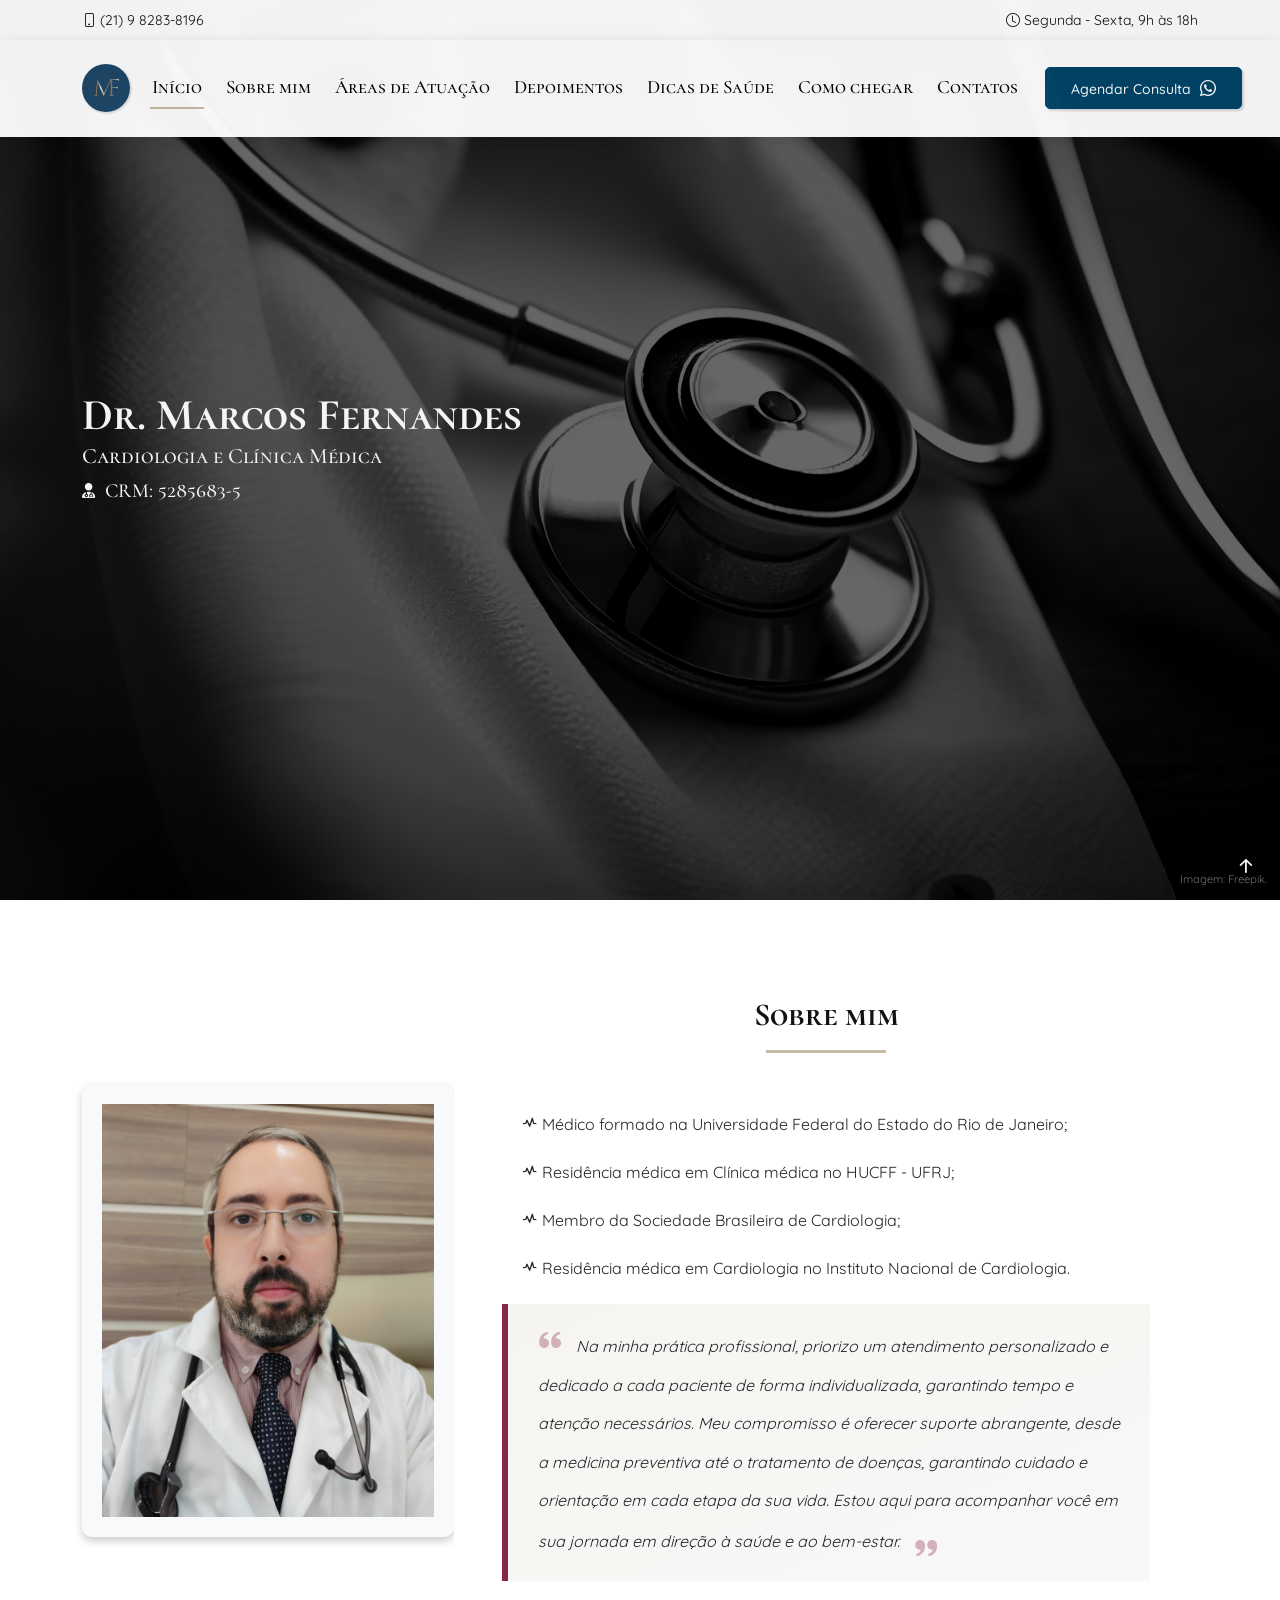
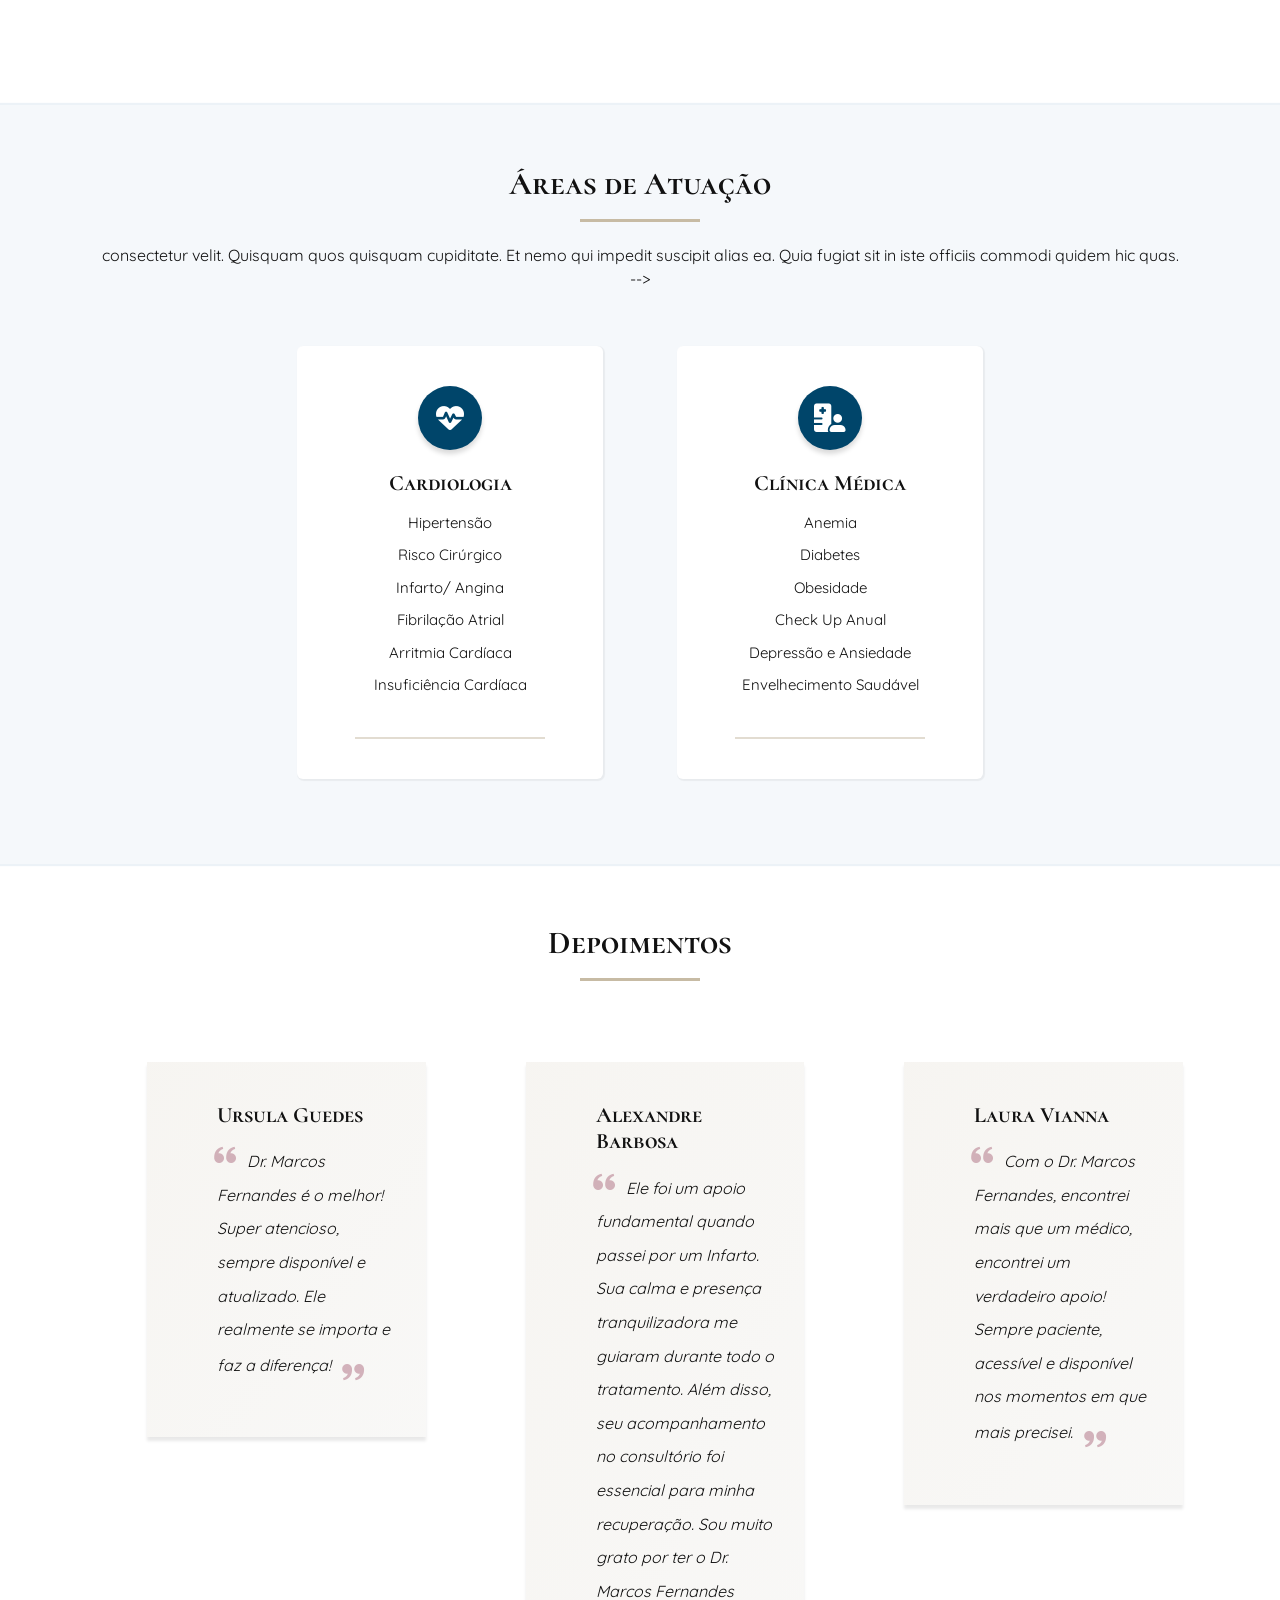
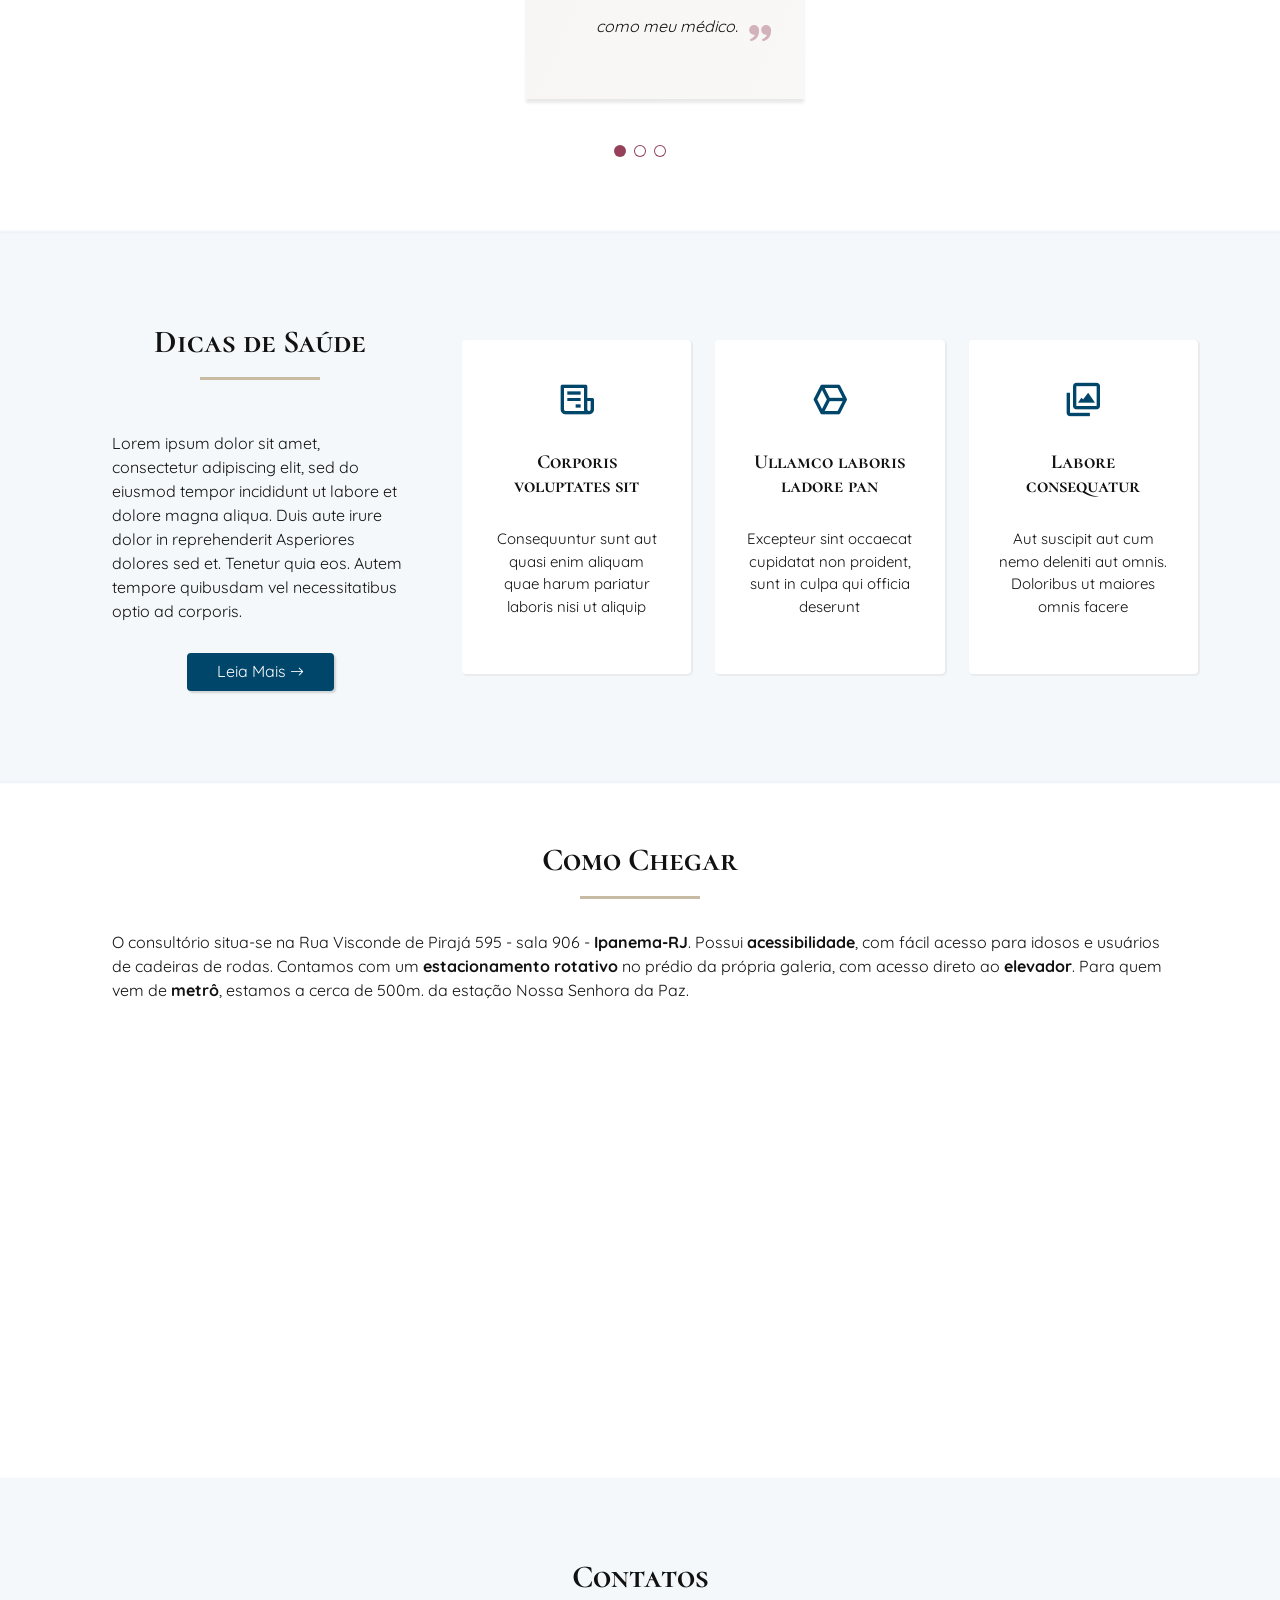
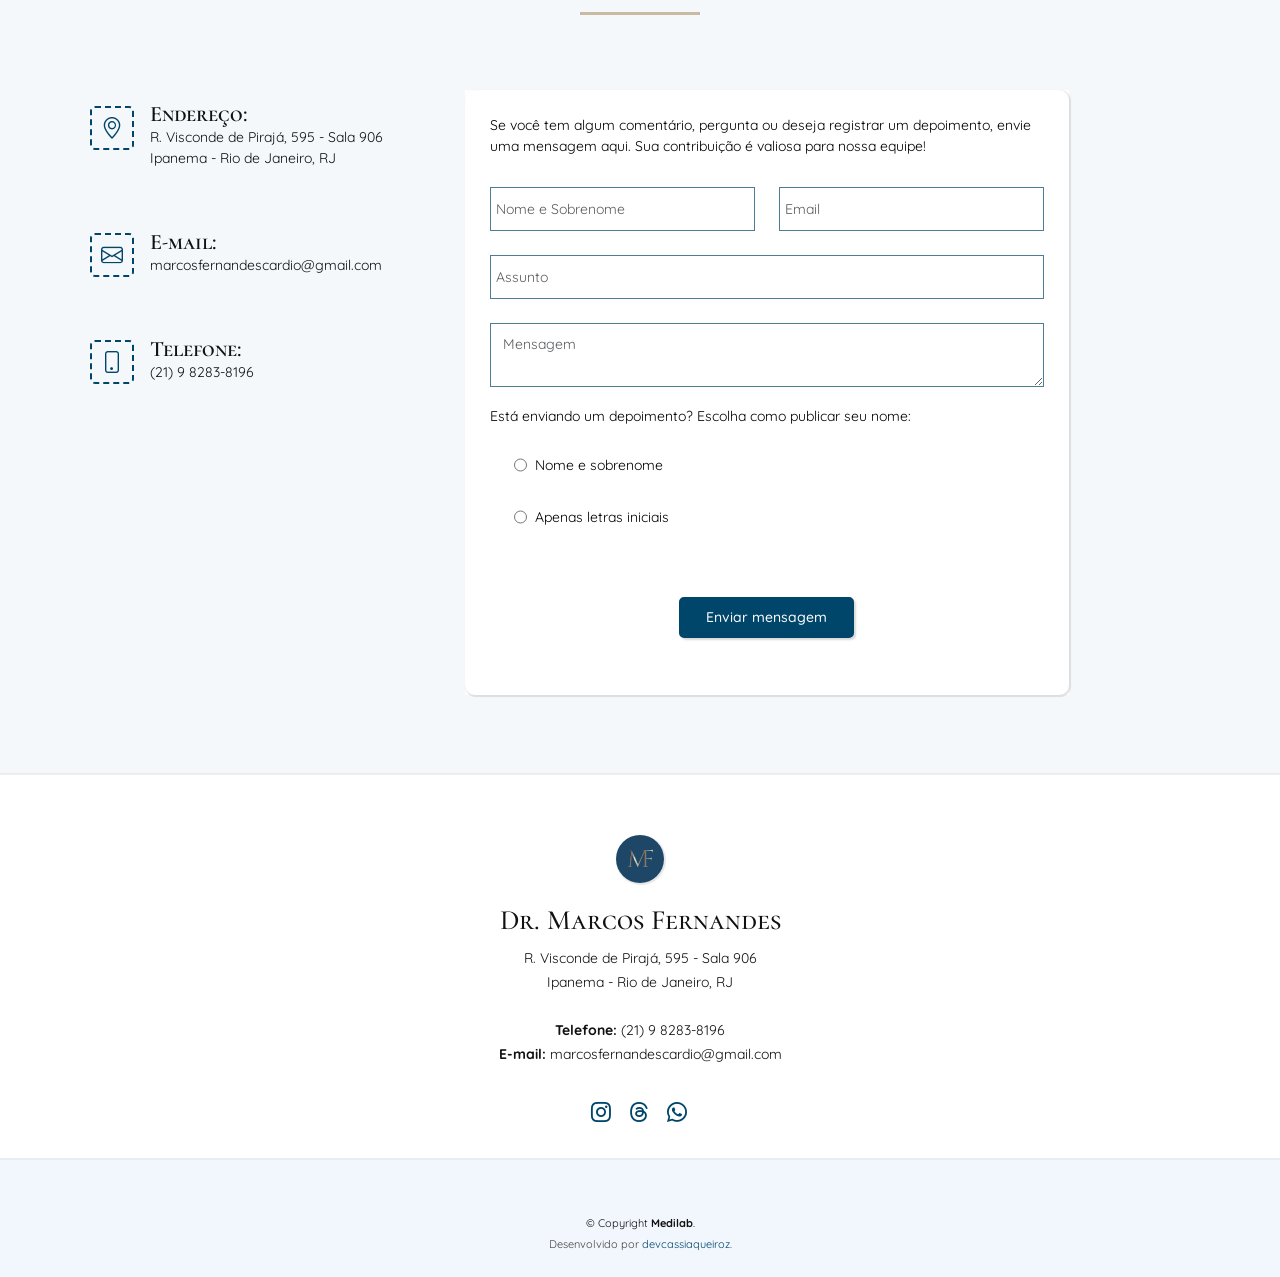
==== index.html @ f2d861b3 "Adicionando o blog" ====
<!DOCTYPE html>
<html lang="pt-br">

<head>
  <meta charset="utf-8">
  <meta content="width=device-width, initial-scale=1.0" name="viewport">

  <title>Dr. Marcos Fernandes</title>
  <meta content="" name="description">
  <meta content="" name="keywords">

  <!-- Favicons -->
  <link href="assets/img/favicon.png" rel="icon">

  <!-- Google Fonts -->
  <link href="https://fonts.googleapis.com/css2?family=Cormorant+SC:wght@300;400;500;600;700&display=swap"
    rel="stylesheet">

  <link href="https://fonts.googleapis.com/css2?family=Quicksand:wght@300..700&display=swap" rel="stylesheet">





  <!-- Vendor CSS Files -->
  <link href="assets/vendor/fontawesome-free/css/all.min.css" rel="stylesheet">
  <link href="assets/vendor/animate.css/animate.min.css" rel="stylesheet">
  <link href="assets/vendor/bootstrap/css/bootstrap.min.css" rel="stylesheet">
  <link href="assets/vendor/bootstrap-icons/bootstrap-icons.css" rel="stylesheet">
  <link href="assets/vendor/boxicons/css/boxicons.min.css" rel="stylesheet">
  <link href="assets/vendor/glightbox/css/glightbox.min.css" rel="stylesheet">
  <link href="assets/vendor/remixicon/remixicon.css" rel="stylesheet">
  <link href="assets/vendor/swiper/swiper-bundle.min.css" rel="stylesheet">
  <link href="assets/vendor/aos/aos.css" rel="stylesheet">


  <!-- Template Main CSS File -->
  <link href="assets/css/style.css" rel="stylesheet">

</head>

<body>

  <!-- ======= Top Bar ======= -->
  <div id="topbar" class="d-flex align-items-center fixed-top">
    <div class="container d-flex justify-content-between">
      <div class="contact-info d-flex align-items-center">
        <i class="bi bi-phone"></i> (21) 9 8283-8196

      </div>
      <div class="contact-info d-none d-lg-flex social-links align-items-center">
        <i class="bi bi-clock"></i> Segunda - Sexta, 9h às 18h

      </div>
    </div>
  </div>

  <!-- ======= Header ======= -->
  <header id="header" class="fixed-top">
    <div class="container d-flex align-items-center" data-aos="fade">

      <a href="index.html" class="logo me-auto img-fluid"><img src="assets/img/logoazul.jpg" alt=""></a>

      <nav id="navbar" class="navbar order-last order-lg-0">
        <ul>
          <li><a class="nav-link scrollto active" href="#hero">Início</a></li>
          <li><a class="nav-link scrollto" href="#about">Sobre mim</a></li>
          <li><a class="nav-link scrollto" href="#services">Áreas de Atuação</a></li>
          <li><a class="nav-link scrollto" href="#testimonials">Depoimentos</a></li>
          <li><a class="nav-link scrollto" href="#tips">Dicas de Saúde</a></li>
          <li><a class="nav-link scrollto" href="#address">Como chegar</a></li>
          <li><a class="nav-link scrollto" href="#contact">Contatos</a></li>
        </ul>
        <i class="bi bi-list mobile-nav-toggle"></i>
      </nav><!-- .navbar -->

      <a href="https://api.whatsapp.com/send?phone=5521982838196" class="appointment-btn scrollto">
        <span class="d-none d-lg-inline-flex">Agendar</span> Consulta
        <i class="bi bi-whatsapp d-lg-inline d-xl-inline" style="margin-left: 5px; font-size: medium;"></i></a>

    </div>
  </header><!-- End Header -->

  <!-- ======= Hero Section ======= -->
  <section id="hero" class="d-flex align-items-center ">
    <div class="container ">
      <h1>Dr. Marcos Fernandes</h1>
      <h2>Cardiologia e Clínica Médica</h2>
      <h2 class="crm"><i class="fas fa-user-md  fa-xs icon-spacing"></i>CRM: 5285683-5
      </h2>
    </div>

  </section>
  <!-- End Hero -->
  <div class="hero-image-credit">
    Imagem: <a href="https://www.freepik.com/">Freepik</a>.
  </div>


  <main id="main">




    <!-- ======= About Section ======= -->
    <section id="about" class="about">
      <div class="container" data-aos="fade show">

        <div class="row g-0">
          <div
            class="col-xl-4 col-lg-4 d-flex flex-column justify-content-center align-items-stretch position-relative">
            <img class="diagonal-border" src="./assets/img/about.jpg" data-aos="fade-right" alt="">
          </div>

          <div class="col-l-8 col-lg-8" data-aos="fade-left">
            <div class="card bg-white py-5 px-lg-5 custom-card">
              <div class="icon-boxes d-flex flex-column align-items-stretch justify-content-center position-relative">
                <div class="section-title">
                  <h2>Sobre mim</h2>
                </div>

                <div class="mt-2">
                  <p class="description"><i class='bx bx-pulse'></i> Médico formado na Universidade Federal do Estado do
                    Rio de Janeiro;</p>
                </div>

                <div class="mt-4">
                  <p class="description"><i class="bx bx-pulse"></i> Residência médica em Clínica médica no HUCFF -
                    UFRJ;
                  </p>
                </div>
                <div class="mt-4">
                  <p class="description"><i class="bx bx-pulse"></i> Membro da Sociedade Brasileira de Cardiologia;</p>
                </div>
                <div class="mt-4">
                  <p class="description"><i class="bx bx-pulse"></i> Residência médica em Cardiologia no Instituto
                    Nacional de Cardiologia.</p>
                </div>
                <div class="mt-4">
                  <blockquote class="blockquote-custom">
                    <i class="bx bxs-quote-alt-left quote-icon-left"></i>
                    Na minha prática profissional, priorizo um atendimento personalizado e dedicado a cada paciente
                      de
                      forma individualizada, garantindo tempo e atenção necessários. Meu compromisso é oferecer suporte
                      abrangente, desde a medicina preventiva até o tratamento de doenças, garantindo cuidado e
                      orientação
                      em cada etapa da sua vida. Estou aqui para acompanhar você em sua jornada em direção à saúde e ao
                      bem-estar.
                    <i class="bx bxs-quote-alt-right quote-icon-right"></i>
                  </blockquote>

                </div>

              </div>
            </div>
          </div>
        </div>

      </div>
    </section><!-- End About Section -->




    <!-- ======= Services Section ======= -->
    <section id="services" class="services">
      <div class="container" data-aos="fade-up">

        <div class="section-title">
          <h2>Áreas de Atuação</h2>
            consectetur velit. Quisquam quos quisquam cupiditate. Et nemo qui impedit suscipit alias ea. Quia fugiat sit
            in iste officiis commodi quidem hic quas.</p>-->
        </div>

        <div class="row justify-content-center">
          <div class="col-md-4 align-items-center">
            <div class="icon-box rounded-2">
              <div class="icon"><i class="fas fa-heartbeat"></i></div>
              <h4>Cardiologia</h4>
              <ul class="list-unstyled">
                <li>Hipertensão</li>
                <li>Risco Cirúrgico</li>
                <li>Infarto/ Angina</li>
                <li>Fibrilação Atrial</li>
                <li>Arritmia Cardíaca</li>
                <li>Insuficiência Cardíaca</li>
              </ul>
            </div>
          </div>

          <div class="col-md-4 align-items-center">
            <div class="icon-box rounded-2">
              <div class="icon"><i class="fas fa-hospital-user"></i></div>
              <h4>Clínica Médica</h4>
              <ul class="list-unstyled">
                <li>Anemia</li>
                <li>Diabetes</li>
                <li>Obesidade</li>
                <li>Check Up Anual</li>
                <li>Depressão e Ansiedade</li>
                <li>Envelhecimento Saudável</li>
              </ul>
            </div>
          </div>


    </section><!-- End Services Section -->

    <!-- ======= Testimonials Section ======= -->

    <section id="testimonials" class="testimonials">
      <div class="container" data-aos="fade-up">
        <div class="section-title">
          <h2>Depoimentos</h2>
        </div>

        <div class="testimonials-slider swiper" data-aos="fade-up" data-aos-delay="100">
          <div class="swiper-wrapper">

            <div class="swiper-slide">
              <div class="testimonial-wrap">
                <div class="testimonial-item">
                  <h3>Ursula Guedes</h3>
                  <p>
                    <i class="bx bxs-quote-alt-left quote-icon-left"></i>
                    Dr. Marcos Fernandes é o melhor! Super atencioso, sempre disponível e atualizado. Ele realmente se
                    importa e faz a diferença!
                    <i class="bx bxs-quote-alt-right quote-icon-right"></i>
                  </p>
                </div>
              </div>
            </div><!-- End testimonial item -->
            <div class="swiper-slide">
              <div class="testimonial-wrap">
                <div class="testimonial-item">
                  <h3>Alexandre Barbosa</h3>
                  <p>
                    <i class="bx bxs-quote-alt-left quote-icon-left"></i>
                    Ele foi um apoio fundamental quando passei por um Infarto. Sua calma e presença tranquilizadora me
                    guiaram durante todo o tratamento. Além disso, seu acompanhamento no consultório foi essencial para
                    minha recuperação. Sou muito grato por ter o Dr. Marcos Fernandes como meu médico.
                    <i class="bx bxs-quote-alt-right quote-icon-right"></i>
                  </p>
                </div>
              </div>
            </div><!-- End testimonial item -->

            <div class="swiper-slide">
              <div class="testimonial-wrap">
                <div class="testimonial-item">
                  <h3>Laura Vianna</h3>
                  <p>
                    <i class="bx bxs-quote-alt-left quote-icon-left"></i>
                    Com o Dr. Marcos Fernandes, encontrei mais que um médico, encontrei um verdadeiro apoio! Sempre
                    paciente, acessível e disponível nos momentos em que mais precisei.
                    <i class="bx bxs-quote-alt-right quote-icon-right"></i>
                  </p>
                </div>
              </div>
            </div><!-- End testimonial item -->


          </div>
          <div class="swiper-pagination"></div>
        </div>

      </div>
    </section><!-- End Testimonials Section -->

    <!-- ======= Tips Section ======= -->

    <section id="tips" class="tips">
      <div class="container" data-aos="fade-up">

        <div class="row">
          <div class="col-lg-4 d-flex align-items-stretch">
            <div class="content">
              <div class="section-title">

                <h2>Dicas de Saúde</h2>
              </div>

              <p>
                Lorem ipsum dolor sit amet, consectetur adipiscing elit, sed do eiusmod tempor incididunt ut labore et
                dolore magna aliqua. Duis aute irure dolor in reprehenderit
                Asperiores dolores sed et. Tenetur quia eos. Autem tempore quibusdam vel necessitatibus optio ad
                corporis.
              </p>
              <div class="text-center">
                <a href="https://fstack-blog.vercel.app/" class="more-btn">Leia Mais <i class="bi bi-arrow-right"></i></a>
              </div>
            </div>
          </div>
          <div class="col-lg-8 d-flex align-items-stretch">
            <div class="icon-boxes d-flex flex-column justify-content-center">
              <div class="row">
                <div class="col-xl-4 d-flex align-items-stretch">
                  <div class="icon-box mt-4 mt-xl-0">
                    <i class="bx bx-receipt"></i>
                    <h4>Corporis voluptates sit</h4>
                    <p>Consequuntur sunt aut quasi enim aliquam quae harum pariatur laboris nisi ut aliquip</p>
                  </div>
                </div>
                <div class="col-xl-4 d-flex align-items-stretch">
                  <div class="icon-box mt-4 mt-xl-0">
                    <i class="bx bx-cube-alt"></i>
                    <h4>Ullamco laboris ladore pan</h4>
                    <p>Excepteur sint occaecat cupidatat non proident, sunt in culpa qui officia deserunt</p>
                  </div>
                </div>
                <div class="col-xl-4 d-flex align-items-stretch">
                  <div class="icon-box mt-4 mt-xl-0">
                    <i class="bx bx-images"></i>
                    <h4>Labore consequatur</h4>
                    <p>Aut suscipit aut cum nemo deleniti aut omnis. Doloribus ut maiores omnis facere</p>
                  </div>
                </div>
              </div>
            </div><!-- End .content-->
          </div>
        </div>

      </div>
      </div>
    </section><!-- End Tips Section -->

    <!-- ======= Address Section ======= -->
    <section id="address" class="address">
      <div class="container" data-aos="fade-up">

        <div class="section-title">
          <h2>Como Chegar</h2>
          <div class="address-description d-flex">
            <p>O consultório situa-se na Rua Visconde de Pirajá 595 - sala 906 - <strong>Ipanema-RJ</strong>.
              Possui <strong>acessibilidade</strong>, com fácil acesso para idosos e usuários de cadeiras de rodas.
              Contamos com um <strong>estacionamento rotativo</strong> no prédio da própria galeria, com acesso direto
              ao
              <strong>elevador</strong>.
              Para quem vem de <strong>metrô</strong>, estamos a cerca de 500m. da estação Nossa Senhora da Paz.
            </p>
          </div>
        </div>
      </div>

      <div>
        <iframe title="Endereço" data-aos="fade" style="border:0; width: 100%; height: 350px;"
          src="https://www.google.com/maps/embed?pb=!1m18!1m12!1m3!1d3673.0803835432735!2d-43.212783099999996!3d-22.9840714!2m3!1f0!2f0!3f0!3m2!1i1024!2i768!4f13.1!3m3!1m2!1s0x9bd50742c00077%3A0x79d46e6198f9fd42!2sR.%20Visc.%20de%20Piraj%C3%A1%2C%20595%20-%20sala%20906%20-%20Ipanema%2C%20Rio%20de%20Janeiro%20-%20RJ%2C%2022410-003!5e0!3m2!1spt-BR!2sbr!4v1711489228930!5m2!1spt-BR!2sbr"
          allowfullscreen></iframe>
      </div>
    </section><!-- End Address Section -->

    <!-- ======= Contacts Section ======= -->
    <section id="contact" class="contact">
      <div class="container" data-aos="fade-up">
        <div class="section-title">
          <h2>Contatos</h2>
        </div>
        <div class="row">

          <div class="col-lg-4 col-12">
            <div class="info">
              <div class="address">
                <i class="bi bi-geo-alt"></i>
                <h4>Endereço:</h4>
                <p>R. Visconde de Pirajá, 595 - Sala 906
                  <br> Ipanema - Rio de Janeiro, RJ
                </p>
              </div>

              <div class="email">
                <i class="bi bi-envelope"></i>
                <h4>E-mail:</h4>
                <p>marcosfernandescardio@gmail.com</p>
              </div>

              <div class="phone">
                <i class="bi bi-phone"></i>
                <h4>Telefone:</h4>
                <p>(21) 9 8283-8196</p>
              </div>

            </div>

          </div>

          <div class="col-lg-8 mt-5 mt-lg-0 ">
            <div data-aos="fade">
              <div id="form" class="col-lg-10 mt-4">
                <form data-form action="https://formsubmit.co/devcassiaqueiroz.com" method="post"
                  class="php-email-form">
                  <input type="hidden" name="_cc" value="devcassiaqueiroz@gmail.com">
                  <div class="row" data-aos="fade">
                    <input type="hidden" name="_captcha" value="false">

                    <p style="font-size: 14px;">Se você tem algum comentário, pergunta ou deseja registrar um
                      depoimento,
                      envie uma mensagem aqui. Sua contribuição é valiosa para nossa equipe!</p><br><br><br>
                    <div class="col-md-6 form-group  mt-3 mt-md-0">
                      <input type="text" name="name" class="form-control" id="name" placeholder="Nome e Sobrenome"
                        required>
                    </div>
                    <div class="col-md-6 form-group mt-3 mt-md-0">
                      <input type="email" class="form-control" name="email" id="email" placeholder="Email" required>
                    </div>
                  </div>
                  <div class="form-group mt-3">
                    <input type="text" class="form-control" name="subject" id="subject" placeholder="Assunto" required>
                  </div>
                  <div class="form-group mt-3">
                    <textarea class="form-control" name="message" rows="2" placeholder="Mensagem" required></textarea>
                    <div class="form-group mt-3">
                      <label style="font-size: 14px;">Está enviando um depoimento? Escolha como publicar seu
                        nome:</label>
                      <div class="form-group mt-3">

                        <div class="form-check mt-2">
                          <input class="form-check-input-sm" type="radio" name="publishOption" id="publishNomeSobrenome"
                            value="nome_sobrenome">
                          <label style="font-size: 14px;" class="form-check-label" for="publishNomeSobrenome">Nome e
                            sobrenome</label>
                        </div>
                        <div class="form-check mt-2">
                          <input class="form-check-input-sm" type="radio" name="publishOption" id="publishIniciais"
                            value="iniciais">
                          <label style="font-size: 14px;" class="form-check-label" for="publishIniciais">Apenas letras
                            iniciais</label>
                        </div>
                      </div>
                    </div>
                    <div class="my-3">

                    </div><br>
                    <div class="text-center"><button data-button type="submit">Enviar mensagem</button></div><br>
                </form>
              </div>

            </div>
          </div>
    </section><!-- End Contact Section -->

  </main><!-- End #main -->

  <!-- ======= Footer ======= -->
  <footer id="footer">

    <div class="footer-top">
      <div class="container">
        <div class="row">
          <a href="index.html" class="logo me-auto"><img src="assets/img/logoazul.jpg" alt="" class="img-fluid"></a>
          <div class="col-lg-12 col-md-12 footer-contact align-items-center">
            <br>
            <h3>Dr. Marcos Fernandes</h3>
            <p>R. Visconde de Pirajá, 595 - Sala 906
              <br> Ipanema - Rio de Janeiro, RJ
              <br><br>
              <strong>Telefone:</strong> (21) 9 8283-8196<br>
              <strong>E-mail: </strong>marcosfernandescardio@gmail.com<br>
            </p>
          </div>
          <div class="social-links text-center text-md-right">
            <a href="https://www.instagram.com/drmarcos.fernandes/" class="instagram"
              aria-label="Instagram do Dr. Marcos Fernandes">
              <i class="bi bi-instagram"></i>
            </a>

            <a href="https://www.threads.net/drmarcos.fernandes/" class="threads"><i class="bi bi-threads"
                aria-label="Instagram do Dr. Marcos Fernandes"></i></a>

            <a href="https://api.whatsapp.com/send?phone=5521982838196" class="whatsapp"
              aria-label="Whatsapp do Dr. Marcos Fernandes"><i class="bi bi-whatsapp"></i></a>
          </div>

        </div>
      </div>
    </div>

    <div class="container py-4 ">
      <div class="me-md-auto text-center mb-2 mb-md-0">
        <div class="copyright"><br><br>
          &copy; Copyright <strong><span>Medilab</span></strong>.
        </div>
        <div class="credits">
          Desenvolvido por <a href="https://devcassiaqueiroz.com.br/">devcassiaqueiroz</a>.
        </div>
      </div>

    </div>

  </footer><!-- End Footer -->

  <div id="preloader"></div>
  <a href="#" class="back-to-top d-flex align-items-center justify-content-center"><i
      class="bi bi-arrow-up-short"></i></a>

  <!-- Vendor JS Files -->
  <script src="assets/vendor/purecounter/purecounter_vanilla.js"></script>
  <script src="assets/vendor/bootstrap/js/bootstrap.bundle.min.js"></script>
  <script src="assets/vendor/glightbox/js/glightbox.min.js"></script>
  <script src="assets/vendor/swiper/swiper-bundle.min.js"></script>
  <script src="assets/vendor/php-email-form/validate.js"></script>
  <script src="./assets/vendor/aos/aos.js"></script>


  <!-- Template Main JS File -->
  <script src="assets/js/main.js"></script>

</body>

</html>
---- assets/css/style.css ----
/*--------------------------------------------------------------
# General
--------------------------------------------------------------*/
body {
  font-family: "Quicksand", sans-serif;
  color: #111;
}

a {
  color: #00456a;
  text-decoration: none;
}

a:hover {
  color: #111;
  text-decoration: none;
}

h1,
h2,
h3,
h4,
h5,
h6 {
  font-family: "Cormorant SC", serif;
}

/*--------------------------------------------------------------
# Preloader
--------------------------------------------------------------*/
#preloader {
  position: fixed;
  top: 0;
  left: 0;
  right: 0;
  bottom: 0;
  z-index: 9999;
  overflow: hidden;
  background: #fff;
}

#preloader:before {
  content: "";
  position: fixed;
  top: calc(50% - 30px);
  left: calc(50% - 30px);
  border-top-color: #fff;
  border-radius: 50%;
  width: 60px;
  height: 60px;
  animation: animate-preloader 1s linear infinite;
}

@keyframes animate-preloader {
  0% {
    transform: rotate(0deg);
  }

  100% {
    transform: rotate(360deg);
  }
}

/*--------------------------------------------------------------
# Back to top button
--------------------------------------------------------------*/
.back-to-top {
  position: fixed;
  visibility: hidden;
  opacity: 0.95;
  right: 15px;
  bottom: 15px;
  z-index: 996;
  width: 38px;
  height: 38px;
  border-radius: 5px;
  transition: all 0.4s;
  background: #00456a;
  color: #fff;
  box-shadow: 2px 2px 2px 0px rgba(0, 0, 0, 0.15);

}

.back-to-top:focus,
.back-to-top:hover {
  background-color: #7b1232;
  box-shadow: 1px 1px 1px 0px rgba(0, 0, 0, 0.2);


}

.back-to-top:hover i,
.back-to-top:focus i {
  color: #fff;
}


.back-to-top i {
  font-size: 28px;
  color: #fff;
  line-height: 0;
  font-weight: 500;
}

.back-to-top:hover {
  background: #7b1232;
  color: #fff;
}

.back-to-top i:hover,
.back-to-top i:focus {
  font-size: 28px;
  color: #fff;
  line-height: 0;
  font-weight: 500;
  background: none;
}

.back-to-top.active {
  visibility: visible;
  opacity: 1;
  color: #fff;

}

.datepicker-dropdown {
  padding: 20px !important;
}

/*--------------------------------------------------------------
# Top Bar
--------------------------------------------------------------*/
#topbar {
  background: #fff;
  opacity: 0.95;
  height: 40px;
  font-size: 14px;
  transition: all 0.5s;
  z-index: 996;
  box-shadow: 0px 1px rgba(137, 137, 137, 0.1);

}

#topbar.topbar-scrolled {
  top: -40px;
}

#topbar .contact-info a {
  line-height: 1;
  color: #111;
  transition: 0.3s;
}

#topbar .contact-info a:hover {
  color: #00456a;
}

#topbar .contact-info i {
  color: #111;
  padding-right: 4px;
  margin-left: 15px;
  line-height: 0;
}

#topbar .contact-info i:first-child {
  margin-left: 0;
}


@media (max-width: 768px) {
  #topbar .contact-info {
    margin-left: 34%;
  }
}

/*--------------------------------------------------------------
# Header
--------------------------------------------------------------*/
#header {
  background: #fff;
  font-weight: 500;
  opacity: 0.95;
  transition: all 0.5s;
  z-index: 997;
  padding: 20px 0;
  top: 40px;
  box-shadow: 0px 2px 15px rgba(0, 0, 0, 0.1);
  height: auto;
  overflow: visible;
}

@media (max-width: 992px) {
  #header {
    padding: 15px 0;
  }
}

#header.header-scrolled {
  top: 0;
}

#header .logo {
  font-size: 28px;
  margin: 0;
  padding: 0;
  line-height: 1;
  font-weight: 600;
  letter-spacing: 0.5px;
  text-transform: uppercase;

}

#header .logo a {
  color: #555555;
}

#header .logo img {
  max-height: 48px;
  box-shadow: 1px 1px 1px 1px rgba(0, 0, 0, 0.1);
  transition: transform 0.3s ease;
  border-radius: 50%;
  width: auto;
  height: auto;
  /*border: 2px solid #00456a;*/
}

@media (max-width: 767px) {
  #header .logo img {
    max-height: 42px;
    box-shadow: 1px 1px 1px 1px rgba(0, 0, 0, 0.1);
    transition: transform 0.3s ease;
    border-radius: 50%;
    width: auto;
    height: auto;
    max-width: 100%;
    position: relative;

    /*border: 2px solid #00456a;*/
  }

}

/**
* Appointment Button
*/
.appointment-btn {
  margin-left: 25px;
  background: #00456a;
  color: #fff;
  border-radius: 5px;
  padding: 8px 25px;
  white-space: nowrap;
  transition: 0.3s;
  font-size: 14px;
  display: inline-block;
  border: 1px solid #00456a;
  box-shadow: 2px 2px 2px 0px rgba(0, 0, 0, 0.15);

}

.appointment-btn:hover {
  background: #7b1232;
  color: white;
  border: 1px solid #7b1232;
  box-shadow: 1px 1px 1px 0px rgba(0, 0, 0, 0.2);

}

@media (max-width: 820px) {
  .appointment-btn {
    padding: 6px 15px;
    margin-right: 16px;

  }
}

/*--------------------------------------------------------------
# Navigation Menu
--------------------------------------------------------------*/
/**
* Desktop Navigation 
*/
.navbar {
  padding: 0;
}

.navbar ul {
  margin: 0;
  padding: 0;
  display: flex;
  list-style: none;
  align-items: center;
}

.navbar>ul>li {
  position: relative;
  white-space: nowrap;
  padding: 8px 0 8px 20px;
}

.navbar a,
.navbar a:focus {
  display: flex;
  align-items: center;
  justify-content: space-between;
  font-family: "Cormorant SC", serif;
  font-size: 19px;
  font-weight: 500;
  color: black;
  white-space: nowrap;
  transition: 0.3s;
  border-bottom: 2px solid #fff;
  padding: 5px 2px;
}

.navbar a i,
.navbar a:focus i {
  font-size: 12px;
  line-height: 0;
  margin-left: 10px;
}

.navbar a:hover,
.navbar .active,
.navbar .active:focus,
.navbar li:hover>a {
  border-bottom: 2px solid #c7bba4;

}

.navbar .dropdown ul {
  display: block;
  position: absolute;
  left: 20px;
  top: calc(100% + 30px);
  margin: 0;
  padding: 10px 0;
  z-index: 99;
  opacity: 0;
  visibility: hidden;
  background: #fff;
  box-shadow: 0px 0px 20px rgba(127, 137, 161, 0.25);
  transition: 0.3s;
}

.navbar .dropdown ul li {
  min-width: 200px;
}

.navbar .dropdown ul a {
  padding: 10px 20px;
  text-transform: none;
}

.navbar .dropdown ul a i {
  font-size: 12px;
}

.navbar .dropdown ul a:hover,
.navbar .dropdown ul .active:hover,
.navbar .dropdown ul li:hover>a {
  color: black;
}

.navbar .dropdown:hover>ul {
  opacity: 1;
  top: 100%;
  visibility: visible;
}

.navbar .dropdown .dropdown ul {
  top: 0;
  left: calc(100% - 30px);
  visibility: hidden;
}

.navbar .dropdown .dropdown:hover>ul {
  opacity: 1;
  top: 0;
  left: 100%;
  visibility: visible;
}

@media (max-width: 1366px) {
  .navbar .dropdown .dropdown ul {
    left: -90%;
  }

  .navbar .dropdown .dropdown:hover>ul {
    left: -100%;
  }
}

/**
* Mobile Navigation 
*/
.mobile-nav-toggle {
  color: #555555;
  font-size: 28px;
  cursor: pointer;
  display: none;
  line-height: 0;
  transition: 0.5s;
}

.mobile-nav-toggle.bi-x {
  color: #fff;
}

@media (max-width: 991px) {
  .mobile-nav-toggle {
    display: inline-block;
  }

  .navbar ul {
    display: none;
  }
}

.navbar-mobile {
  position: fixed;
  overflow: hidden;
  top: 0;
  right: 0;
  left: 0;
  bottom: 0;
  background: rgba(28, 47, 65, 0.9);
  transition: 0.3s;
  z-index: 999;
}

.navbar-mobile .mobile-nav-toggle {
  position: absolute;
  top: 15px;
  right: 15px;
}

.navbar-mobile ul {
  display: block;
  position: absolute;
  top: 55px;
  right: 15px;
  bottom: 15px;
  left: 15px;
  padding: 10px 0;
  border-radius: 5px;
  background-color: #fff;
  overflow-y: auto;
  transition: 0.3s;
}

.navbar-mobile li {
  margin: 10px;
}

.navbar-mobile a,
.navbar-mobile a:focus {
  padding: 10px 20px;
  font-size: 20px;
}

.navbar-mobile a:hover,
.navbar-mobile .active,
.navbar-mobile li:hover>a {
  color: black;
}

.navbar-mobile .dropdown ul {
  position: static;
  display: none;
  margin: 10px 20px;
  padding: 10px 0;
  z-index: 99;
  opacity: 1;
  visibility: visible;
  background: #fff;
  box-shadow: 0px 0px 30px rgba(127, 137, 161, 0.25);
}

.navbar-mobile .dropdown ul li {
  min-width: 200px;
}

.navbar-mobile .dropdown ul a {
  padding: 10px 20px;
}

.navbar-mobile .dropdown ul a i {
  font-size: 12px;
}

.navbar-mobile .dropdown ul a:hover,
.navbar-mobile .dropdown ul .active:hover,
.navbar-mobile .dropdown ul li:hover>a {
  color: black;
}

.navbar-mobile .dropdown>.dropdown-active {
  display: block;
}

/*--------------------------------------------------------------
# Hero Section
--------------------------------------------------------------*/
#hero {
  position: relative;
  width: 100%;
  height: 100vh;
  background: url("../img/hero-bg.jpg") top center;
  background-size: cover;
  margin-bottom: -200px;
}

#hero::before {
  content: "";
  position: absolute;
  top: 0;
  left: 0;
  width: 100%;
  height: 100%;
  background: inherit;
  filter: grayscale(100%) brightness(0.4);
}

#hero .container {
  position: relative;
  animation: zoom-in 10s ease-in-out forwards;

}

@keyframes zoom-in {
  0% {
    transform: scale(1.1)
  }

  100% {
    transform: scale(1)
  }
}

#hero h1 {
  margin: 0;
  font-size: 44px;
  font-weight: 700;
  line-height: 56px;
  color: whitesmoke;
  font-stretch: expanded;
}

#hero h2 {
  color: whitesmoke;
  margin-bottom: 10px;
  font-size: 22px;
  font-weight: medium;
  font-stretch: expanded;

}

.icon-spacing {
  margin-right: 10px;
}

#hero .crm {
  font-size: 20px;
}

#hero .crm span {
  font-size: 18px;
  font-family: "Quicksand", sans-serif;
}

#hero h3 {
  color: whitesmoke;
  margin: 10px 0 0 0;
  font-size: 20px;
  font-weight: normal;
}

@media (min-width: 1024px) {
  #hero {
    background-attachment: fixed;
  }
}

@media (max-width: 992px) {
  #hero {
    margin-bottom: -2rem;
    height: 99vh;
  }

  #hero .container {
    padding-top: 0px;
  }

  #hero h1 {
    font-size: 32px;
    line-height: 56px;
    text-align: center;
    margin: 0;
    font-weight: 700;
    color: whitesmoke;
    font-stretch: expanded;
  }

  #hero h2 {
    text-align: center;
    font-size: 18px;
    margin-bottom: 10px;
    text-transform: uppercase;
    color: whitesmoke;
    font-weight: medium;
    font-stretch: expanded;
  }

  #hero .crm {
    font-size: 18px;
  }

}

.hero-image-credit {
  font-size: 0.7rem;
  text-align: right;
  margin-top: 10.7rem;
  margin-right: 0.8rem;
  opacity: 0.45;
  color: whitesmoke;
}

.hero-image-credit a {
  color: whitesmoke;
}

@media (max-width: 992px) {
  .hero-image-credit {
    font-size: 0.7rem;
    text-align: right;
    margin-top: 0.5rem;
    margin-right: 0.5rem;

  }
}

/*--------------------------------------------------------------
# Sections General
--------------------------------------------------------------*/
section {
  padding: 60px 0;
  overflow: hidden;
}

.section-bg {
  background-color: #f1f7fd;
}

.section-title {
  text-align: center;
  padding-bottom: 30px;
}

.section-title h2 {
  font-size: 32px;
  font-weight: bold;
  margin-bottom: 20px;
  padding-bottom: 20px;
  position: relative;
  color: #111;
}

.section-title h2::before {
  content: "";
  position: absolute;
  display: block;
  width: 120px;
  height: 3px;
  background: #c7bba4;
  bottom: 1px;
  left: calc(50% - 60px);
}

.section-title h2::after {
  content: "";
  position: absolute;
  display: block;
  width: 40px;
  height: 3px;
  bottom: 0;
  left: calc(50% - 20px);
}

.section-title p {
  margin-bottom: 0;
}

/*--------------------------------------------------------------
# Breadcrumbs
--------------------------------------------------------------*/
.breadcrumbs {
  padding: 20px 0;
  background-color: #f1f7fd;
  min-height: 40px;
  margin-top: 120px;
}

@media (max-width: 992px) {
  .breadcrumbs {
    margin-top: 100px;
  }
}

.breadcrumbs h2 {
  font-size: 24px;
  font-weight: 300;
  margin: 0;
}

@media (max-width: 992px) {
  .breadcrumbs h2 {
    margin: 0 0 10px 0;
  }
}

.breadcrumbs ol {
  display: flex;
  flex-wrap: wrap;
  list-style: none;
  padding: 0;
  margin: 0;
  font-size: 14px;
}

.breadcrumbs ol li+li {
  padding-left: 10px;
}

.breadcrumbs ol li+li::before {
  display: inline-block;
  padding-right: 10px;
  color: #6c757d;
  content: "/";
}

@media (max-width: 768px) {
  .breadcrumbs .d-flex {
    display: block !important;
  }

  .breadcrumbs ol {
    display: block;
  }

  .breadcrumbs ol li {
    display: inline-block;
  }
}

/*--------------------------------------------------------------
# About
--------------------------------------------------------------*/
 .diagonal-border {
      position: relative;
      padding: 20px;
      background-color: #f8f9fa;
      box-shadow: 0 4px 8px rgba(0,0,0,0.1);
      transition: box-shadow 0.3s ease-in-out;
    }

    .diagonal-border::before,
    .diagonal-border::after {
      content: "";
      position: absolute;
      width: 100%;
      height: 10px;
      background-color: #e9ecef;
      z-index: 1;
    }

    .diagonal-border::before {
      top: 0;
      left: 0;
      transform: skewY(-3deg);
    }

    .diagonal-border::after {
      bottom: 0;
      left: 0;
      transform: skewY(3deg);
    }

    .polaroid-content {
      position: relative;
      z-index: 2;
    }

    .polaroid-img {
      width: 100%;
      display: block;
      border: 10px solid #ffffff;
      box-shadow: 0 10px 20px rgba(0,0,0,0.2);
    }

.blockquote-custom {
  position: relative;
  background: linear-gradient(to bottom right, rgba(198, 186, 163, 0.15), rgba(211, 208, 200, 0.15));
  padding: 20px 30px;
  border-left: 6px solid rgba(123, 18, 50, 0.9);
  text-align:inherit;
  font-style: italic;
  line-height: 2.4;
}

.about .quote-icon-left,
.about .quote-icon-right {
  color:rgba(123, 18, 50, 0.3);
  font-size: 26px;
  padding: 4px;
}

.about .quote-icon-left {
  display: inline-block;
  left: -5px;
  position: relative;
}

.about .quote-icon-right {
  display: inline-block;
  right: -5px;
  position: relative;
  top: 12px;
}

.about .icon-boxes h4 {
  font-size: 18px;
  color: hwb(201 0% 58%);
  margin-bottom: 15px;
}

.about .icon-boxes h3 {
  font-size: 28px;
  font-weight: 700;
  color: #00456a;
  margin-bottom: 15px;
}

.about .icon-box {
  margin-top: 40px;
}

.about .icon-box .icon {
  float: left;
  display: flex;
  align-items: center;
  justify-content: center;
  width: 64px;
  height: 64px;
  border-radius: 5px;

  transition: 0.5s;
}

.about .icon-box .icon i {
  color: #00456a;
  font-size: 32px;
}

.about .icon-box:hover .icon {
  background: #00456a;
}

.about .icon-box:hover .icon i {
  color: #fff;
}

.about .icon-box .title {
  margin-left: 85px;
  font-weight: 700;
  margin-bottom: 10px;
  font-size: 18px;
}

.about .icon-box .title a {
  color: #343a40;
  transition: 0.3s;
}

.about .icon-box .title a:hover {
  color: #00456a;
}

.about .description {
  margin: 0 20px;
  line-height: 24px;
}

.about .custom-card {
  border: none;
  box-shadow: none;
  border-radius: 0;
}

.about img {
  max-width: 400px;
  height: auto;
  display: block;
  margin-top: 28px;
  border-radius: 10px;
  box-shadow: 0px 4px 8px rgba(0, 0, 0, 0.2); 
  transition: box-shadow 0.3s ease-in-out;
  /*filter: brightness(100%) saturate(110%) contrast(100%) hue-rotate(9deg);*/
}

@media (max-width: 767px) {
  .about img {
    max-width: 300px;
    margin: 30px auto;
    box-shadow: 0px 4px 8px rgba(0, 0, 0, 0.2); 
    transition: box-shadow 0.3s ease-in-out;  
    display: block;
    height: auto;
    border-radius: 10px;


  }
}

/*--------------------------------------------------------------
# Appointments
--------------------------------------------------------------*/
.appointment .php-email-form {
  width: 100%;
}

.appointment .php-email-form .form-group {
  padding-bottom: 8px;
}

.appointment .php-email-form .validate {
  display: none;
  color: red;
  margin: 0 0 15px 0;
  font-weight: 400;
  font-size: 13px;
}

.appointment .php-email-form .error-message {
  display: none;
  color: #fff;
  background: #ed3c0d;
  text-align: left;
  padding: 15px;
  font-weight: 600;
}

.appointment .php-email-form .error-message br+br {
  margin-top: 25px;
}

.appointment .php-email-form .sent-message {
  display: none;
  color: #fff;
  background: #18d26e;
  text-align: center;
  padding: 15px;
  font-weight: 600;
}

.appointment .php-email-form .loading {
  display: none;
  background: #fff;
  text-align: center;
  padding: 15px;
}

.appointment .php-email-form .loading:before {
  content: "";
  display: inline-block;
  border-radius: 50%;
  width: 24px;
  height: 24px;
  margin: 0 10px -6px 0;
  border: 3px solid #18d26e;
  border-top-color: #eee;
  animation: animate-loading 1s linear infinite;
}

.appointment .php-email-form input,
.appointment .php-email-form textarea,
.appointment .php-email-form select {
  border-radius: 0;
  box-shadow: none;
  font-size: 14px;
  padding: 10px !important;
}

.appointment .php-email-form input:focus,
.appointment .php-email-form textarea:focus,
.appointment .php-email-form select:focus {
  border-color: #00456a;
}

.appointment .php-email-form input,
.appointment .php-email-form select {
  height: 44px;
}

.appointment .php-email-form textarea {
  padding: 10px 12px;
}

.appointment .php-email-form button[type=submit] {
  background: #00456a;
  border: 0;
  padding: 10px 35px;
  color: #fff;
  transition: 0.4s;
  border-radius: 5px;
}

.appointment .php-email-form button[type=submit]:hover {
  background: #00456a;
}

/*--------------------------------------------------------------
# Services
--------------------------------------------------------------*/
/* Estilo para a lista de serviços */
#services {
  background: rgba(160, 188, 213, 0.1);
  box-shadow: 0px 0px 1px 2px rgba(160, 188, 213, 0.2);
}

.services .icon-box {
  padding: 40px;
  transition: all ease-in-out 0.3s;
  margin: 25px;
  background: white;
  box-shadow: 1px 1px 1px 1px rgba(0, 0, 0, 0.05);

}

/* Estilo para o ícone */
.services .icon-box .icon {
  margin: 0 auto;
  width: 64px;
  height: 64px;
  background: #00456a;
  border-radius: 50%;
  transition: all 0.3s ease-out 0s;
  display: flex;
  align-items: center;
  justify-content: center;
  text-align: justify;
  margin-bottom: 20px;
  position: relative;
  z-index: 2;
  box-shadow: 0 4px 5px rgba(0, 0, 0, 0.15);
  /* Adiciona sombra aos ícones */

}

/* Estilo para o ícone dentro do ícone-box */
.services .icon-box .icon i {
  color: #fff;
  font-size: 28px;
  transition: ease-in-out 0.3s;
}

/* Estilo para o título */
.services .icon-box h4 {
  font-weight: 700;
  font-size: 22px;
  /* Tamanho do título */
  margin-bottom: 15px;
}

/* Estilo para a lista dentro do ícone-box */
.services .icon-box ul {
  font-family: "Quicksand", sans-serif;

  list-style: none;
  /* Remove os estilos padrão da lista */
  padding: 0;
  /* Remove o padding padrão da lista */
  margin: 0;
  /* Remove a margem padrão da lista */
}

/* Estilo para os itens da lista dentro do ícone-box */
.services .icon-box li {
  padding-left: 0;
  /* Remove o padding à esquerda para criar uma aparência de lista */
  position: relative;
  /* Define a posição dos itens como relativa */
  font-size: 18px;
  /* Tamanho do texto da lista */
  color: #111;
  /* Cor do texto da lista */
}

/* Estilo para a linha de separação */
.services .icon-box::before {
  content: "";
  position: absolute;
  top: 50%;
  left: 0;
  width: 100%;
  height: auto;
  background-color: #ccc;
  /* Cor da linha de separação */
  z-index: -1;
  /* Coloca a linha de separação atrás dos outros elementos */
}

/* Estilo para a lista dentro do ícone-box */
.services .icon-box ul {
  list-style: none;
  /* Remove os estilos padrão da lista */
  padding: 0;
  /* Remove o padding padrão da lista */
  margin: 0;
  /* Remove a margem padrão da lista */
  display: flex;
  /* Torna a lista um contêiner flexível */
  flex-direction: column;
  /* Define a direção dos itens da lista como vertical */
  align-items: center;
  /* Alinha os itens verticalmente ao centro */

}

/* Estilo para os itens da lista dentro do ícone-box */
.services .icon-box li {
  padding-left: 0;
  /* Remove o padding à esquerda para criar uma aparência de lista */
  position: relative;
  /* Define a posição dos itens como relativa */
  font-size: 15px;
  /* Tamanho do texto da lista */
  color: #111;
  /* Cor do texto da lista */
  margin-bottom: 10px;
  /* Adiciona espaçamento entre os itens da lista */

}

.services .icon-box ul::after {
  content: '';
  display: block;
  border-bottom: 2px solid rgba(198, 186, 163, 0.5);
  /* Linha de separação personalizada */
  /* Espaçamento entre a linha e o próximo item */
  width: calc(80% + 10px);
  margin-top: 30px;
  /* Largura da linha maior que o texto */


}

.services .icon-box h4 {
  font-weight: 700;
  font-size: 22px;
  /* Tamanho do título */
  margin-bottom: 15px;
  margin-top: 0;
  /* Remova a margem superior padrão */
  text-align: center;
  /* Alinha o texto ao centro */
}

/*--------------------------------------------------------------
# Testimonials
--------------------------------------------------------------*/
.testimonials .testimonial-wrap {
  padding-left: 50px;
}

.testimonials .testimonials-carousel,
.testimonials .testimonials-slider {
  overflow: hidden;
}

.testimonials .testimonial-item {
  box-sizing: content-box;
  padding: 30px 30px 30px 70px;
  margin: 30px 15px;
  min-height: 200px;
  box-shadow: 0px 4px 3px rgba(0, 0, 0, 0.09);
  position: relative;
  background: linear-gradient(to bottom right, rgba(198, 186, 163, 0.15), rgba(211, 208, 200, 0.15));
  /* Gradiente sutil de fundo */
  transition: transform 0.3s ease, box-shadow 0.3s ease;
  /* Efeito de transição suave */
  padding-bottom: 40px;
}

.testimonials .testimonial-item .testimonial-img {
  width: 90px;
  border-radius: 10px;
  border: 6px solid #fff;
  position: absolute;
  left: -45px;
}

.testimonials .testimonial-item h3 {
  font-size: 22px;
  font-weight: bold;
  margin: 10px 0 5px 0;
  color: #111;
}

.testimonials .testimonial-item h4 {
  font-size: 18px;
  color: #111;
  margin: 0;
}

.testimonials .testimonial-item .quote-icon-left,
.testimonials .testimonial-item .quote-icon-right {
  color: rgba(123, 18, 50, 0.3);
  font-size: 26px;
}

.testimonials .testimonial-item .quote-icon-left {
  display: inline-block;
  left: -5px;
  position: relative;
}

.testimonials .testimonial-item .quote-icon-right {
  display: inline-block;
  right: -5px;
  position: relative;
  top: 12px;
}

.testimonials .testimonial-item p {
  font-style: italic;
  margin: 15px auto 15px auto;
  line-height: 2.1;
  margin-top: 15px;
}

.testimonials .swiper-pagination {
  margin-top: 20px;
  position: relative;
}

.testimonials .swiper-pagination .swiper-pagination-bullet {
  width: 12px;
  height: 12px;
  background-color: #fff;
  opacity: 1;
  border: 1px solid rgba(123, 18, 50, 0.8);
}

.testimonials .swiper-pagination .swiper-pagination-bullet-active {
  background-color: rgba(123, 18, 50, 0.8);
  border: none;
}

@media (max-width: 767px) {
  .testimonials .testimonial-wrap {
    padding-left: 0;
  }

  .testimonials .testimonials-carousel,
  .testimonials .testimonials-slider {
    overflow: hidden;
  }

  .testimonials .testimonial-item {
    padding: 30px;
    margin: 15px;
  }

  .testimonials .testimonial-item .testimonial-img {
    position: static;
    left: auto;
  }
}

/*--------------------------------------------------------------
# Tips
--------------------------------------------------------------*/
#tips {
  background: rgba(160, 188, 213, 0.1);
  box-shadow: 0px 0px 2px 2px rgba(160, 188, 213, 0.2);
}

.tips .content {
  padding: 30px;
  background: none;
  border-radius: 4px;
  color: #111;
}

.tips .content h3 {
  font-weight: 700;
  font-size: 34px;
  margin-bottom: 30px;
}

.tips .content p {
  margin-bottom: 30px;
}

.tips .content .more-btn {
  display: inline-block;
  background: #00456a;
  padding: 6px 30px 8px 30px;
  color: white;
  border-radius: 4px;
  transition: all ease-in-out 0.4s;
  box-shadow: 2px 2px 2px 0px rgba(0, 0, 0, 0.15);

}

.tips .content .more-btn i {
  font-size: 14px;
}

.tips .content .more-btn:hover {
  background: rgba(123, 18, 50, 1);
  color: white;
  box-shadow: 1px 1px 1px 0px rgba(0, 0, 0, 0.2);
}

.tips .icon-boxes .icon-box {
  text-align: center;
  border-radius: 4px;
  background: #fff;
  box-shadow: 1px 1px 1px 1px rgba(0, 0, 0, 0.05);
  padding: 40px 30px;
  width: 100%;
}

.tips .icon-boxes .icon-box i {
  font-size: 40px;
  color: #00456a;
  margin-bottom: 30px;
}

.tips .icon-boxes .icon-box h4 {
  font-size: 20px;
  font-weight: 700;
  margin: 0 0 30px 0;
}

.tips .icon-boxes .icon-box p {
  font-size: 15px;
}


/*--------------------------------------------------------------
# Address
--------------------------------------------------------------*/
.address-description {
  text-align: left;
  align-items:center;
  align-content: center;
  margin: 30px
}

/*--------------------------------------------------------------
# Contact
--------------------------------------------------------------*/
#form {
  background: #fff;
}

.form-check {
  display: flex;
  align-items: center;
}

.form-check-label {
  margin-left: 0.5rem;
}

.contact .container {
  background: 0 0;
  padding: 20px;
  border-radius: 10px;
}

.contact .info-box {
  color: #000;
  text-align: justify;
  padding: 20px 0 30px;
  border-radius: 10px;
  background: #fff;
}

.contact .info-box i {
  font-size: 32px;
  color: #000;
  border-radius: 50%;
  padding: 8px;
}

.contact .info-box h3 {
  font-size: 20px;
  color: #000;
  font-weight: 700;
  margin: 10px 0
}

.contact .info-box p {
  padding: 0;
  line-height: 24px;
  font-size: 14px;
  margin-bottom: 0;
  color: #000
}

.contact .php-email-form {
  padding: 25px;
  border-radius: 10px;
  color: #000;
  background: #fff;
  box-shadow: 1px 1px 1px 1px rgba(0, 0, 0, 0.1);
}

.contact .php-email-form input,
.contact .php-email-form textarea {
  border-radius: 10px;
  font-size: 13px;
  background: #fff;
  color: #000;
  padding: 5px;

}

.contact .php-email-form input:focus,
.contact .php-email-form textarea:focus {
  border: 1px solid #000;
  box-shadow: none
}

.contact .php-email-form button[type=submit] {
  margin-left: 25px;
  background: rgba(0, 0, 0, .9);
  color: #fff;
  border-radius: 10px;
  padding: 8px 25px;
  white-space: nowrap;
  transition: .3s;
  font-size: 13.66px;
  display: inline-block;
  border: 1px solid #000;
  box-shadow: 1px 1px 1px 1px rgba(0, 0, 0, 0.05);
}

#contact {
  background: rgba(160, 188, 213, 0.1);
  box-shadow: 1px 1px 1px 1px rgba(0, 0, 0, 0.05);
}

.contact .info {
  width: 100%;
  margin-top: 35px;
}

.contact .info i {
  font-size: 22px;
  float: left;
  width: 44px;
  height: 44px;
  background: none;
  display: flex;
  justify-content: center;
  align-items: center;
  border: 2px dashed #00456a;
  margin-top: 0.2em;
  border-radius: 5px;
  color: #00456a;
  transition: all 0.3s ease-in-out;
}

.contact .info h4 {
  padding: 0 0 0 60px;
  font-size: 22px;
  font-weight: 600;
  margin-bottom: 5px;
  color: #111;
}

.contact .info p {
  padding: 0 0 0 60px;
  margin-bottom: 0;
  font-size: 14px;
  color: #111;
  margin-top: -0.4em;
}

.contact .info .email,
.contact .info .phone {
  margin-top: 60px;
}

/*.contact .info .email:hover i,
.contact .info .address:hover i,
.contact .info .phone:hover i {
  background: #00456a;
  color: #fff;
}*/

@media (max-width: 820px) {
  #contact {
    display: flex;
    justify-content: center;
    align-items: center;
  }

  .contact .info {
    text-align: justify;
    display: flex;
    /* Adiciona display flex */
    justify-content: center;
    /* Centraliza horizontalmente */
    flex-direction: column;
    /* Coloca os elementos em coluna */
    margin-top: 0;

  }

  .contact .info .email,
  .contact .info .phone {
    margin-top: 40px;
  }

  .contact .info i {
    margin-bottom: 15px;
    /* Adiciona margem inferior para separar o ícone do texto */
    float: center;
    display: flex;
    justify-content: center;
    align-items: center;
    margin-left: 5%;
    margin-right: 12px;

  }
}


.contact .php-email-form {
  width: 100%;
  background: none;
}

.contact .php-email-form .form-group {
  padding-bottom: 8px;
}

.contact .php-email-form .error-message {
  display: none;
  color: #fff;
  background: #ed3c0d;
  text-align: left;
  padding: 15px;
  font-weight: 600;
}

.contact .php-email-form .error-message br+br {
  margin-top: 25px;

}

.contact .php-email-form .sent-message {
  display: none;
  color: #fff;
  background: #18d26e;
  text-align: center;
  padding: 15px;
  font-weight: 600;
}

.contact .php-email-form .loading {
  display: none;
  background: #fff;
  text-align: center;
  padding: 15px;
}

.contact .php-email-form .loading:before {
  content: "";
  display: inline-block;
  border-radius: 50%;
  width: 24px;
  height: 24px;
  margin: 0 10px -6px 0;
  border: 3px solid #18d26e;
  border-top-color: #eee;
  animation: animate-loading 1s linear infinite;
}

.contact .php-email-form input,
.contact .php-email-form textarea {
  border-radius: 0;
  box-shadow: none;
  font-size: 14px;
  background: none;
  border: 1px solid rgba(0, 69, 106, 0.7);


}

.contact .php-email-form input:focus,
.contact .php-email-form textarea:focus {
  border-color: rgba(123, 18, 50, 0.85);
}

.contact .php-email-form input {
  height: 44px;
}

.contact .php-email-form textarea {
  padding: 10px 12px;
}

.contact .php-email-form button[type=submit] {
  margin: 0;
  background: #00456a;
  font-weight: 500;
  color: #fff;
  border-radius: 5px;
  padding: 8px 25px;
  white-space: nowrap;
  transition: 0.3s;
  font-size: 14px;
  display: inline-block;
  border: 2px solid #00456a;
  box-shadow: 2px 2px 2px 0px rgba(0, 0, 0, 0.15);
}

.contact .php-email-form button[type=submit]:hover {
  background: #7b1232;
  color: #fff;
  font-weight: 500;
  border: 2px solid #7b1232;
  box-shadow: 1px 1px 1px 0px rgba(0, 0, 0, 0.2);


}

@keyframes animate-loading {
  0% {
    transform: rotate(0deg);
  }

  100% {
    transform: rotate(360deg);
  }
}

/*--------------------------------------------------------------
# Footer
--------------------------------------------------------------*/
#footer {
  color: #111;
  font-size: 14px;
  background: white;
  align-items: center;
  text-align: center;
  background-color: #f1f7fd;
}

#footer .footer-top {
  padding: 60px 0 30px 0;
  background: #fff;
  box-shadow: 0px 0px 1px 2px rgba(10, 10, 10, 0.04);
}

#footer .footer-top .footer-contact {
  margin-bottom: 30px;
}

#footer .footer-top .footer-contact h4 {
  font-size: 22px;
  margin: 0 0 30px 0;
  padding: 2px 0 2px 0;
  line-height: 1;
  font-weight: 700;
}

#footer .footer-top .footer-contact p {
  font-size: 14px;
  line-height: 24px;
  margin-bottom: 0;
  font-family: "Quicksand", sans-serif;
  color: #111;
}

#footer .footer-top h4 {
  font-size: 16px;
  font-weight: bold;
  color: #00456a;
  position: relative;
  padding-bottom: 12px;
}

#footer .footer-top .footer-links {
  margin-bottom: 30px;
}

#footer .footer-top .footer-links ul {
  list-style: none;
  padding: 0;
  margin: 0;
}

#footer .footer-top .footer-links ul i {
  padding-right: 2px;
  color: #a0bcd5;
  font-size: 18px;
  line-height: 1;
}

#footer .footer-top .footer-links ul li {
  padding: 10px 0;
  display: flex;
  align-items: center;
}

#footer .footer-top .footer-links ul li:first-child {
  padding-top: 0;
}

#footer .footer-top .footer-links ul a {
  color: #777777;
  transition: 0.3s;
  display: inline-block;
  line-height: 1;
}

#footer .footer-top .footer-links ul a:hover {
  text-decoration: none;
  color: #00456a;
}


#footer .credits {
  padding-top: 5px;
  font-size: 11px;
  color: #444444;
  text-align: center;
}

#footer .copyright {
  font-size: 11px;
}

#footer .credits a {
  padding-top: 5px;
  color: #00456a;
}

#footer .credits a:hover {
  padding-top: 5px;
  color: #7b1232;
}

#footer .social-links a {
  font-size: 20px;
  display: inline-block;
  background: none;
  color: #00456a;
  line-height: 0;
  padding: 6px 0;
  margin-right: 2px;
  text-align: center;
  width: 32px;
  height: 32px;
  transition: 0.3s;
}

#footer .social-links a:hover {
  color: #7b1232;

}

#footer .logo img {
  max-height: 48px;
  box-shadow: 1px 1px 1px 1px rgba(0, 0, 0, 0.1);
  transition: transform 0.3s ease;
  border-radius: 50%;
}
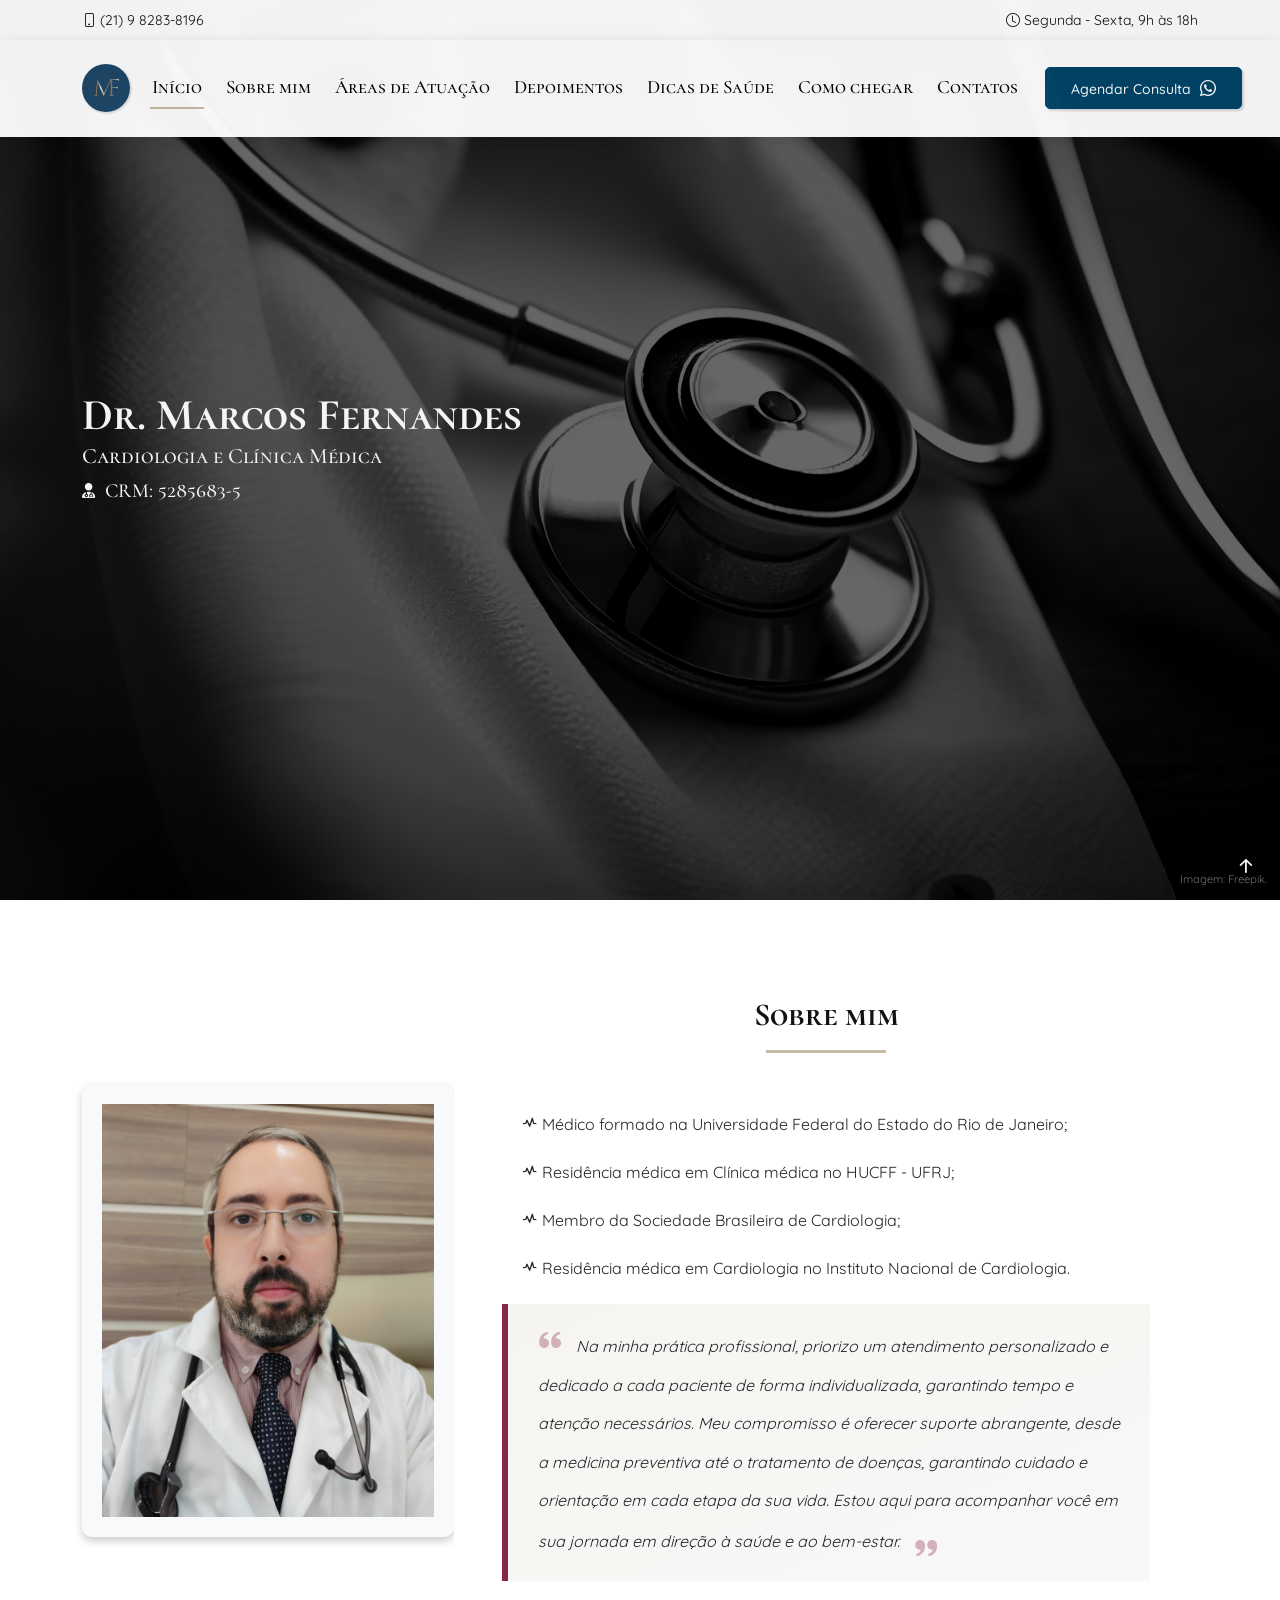
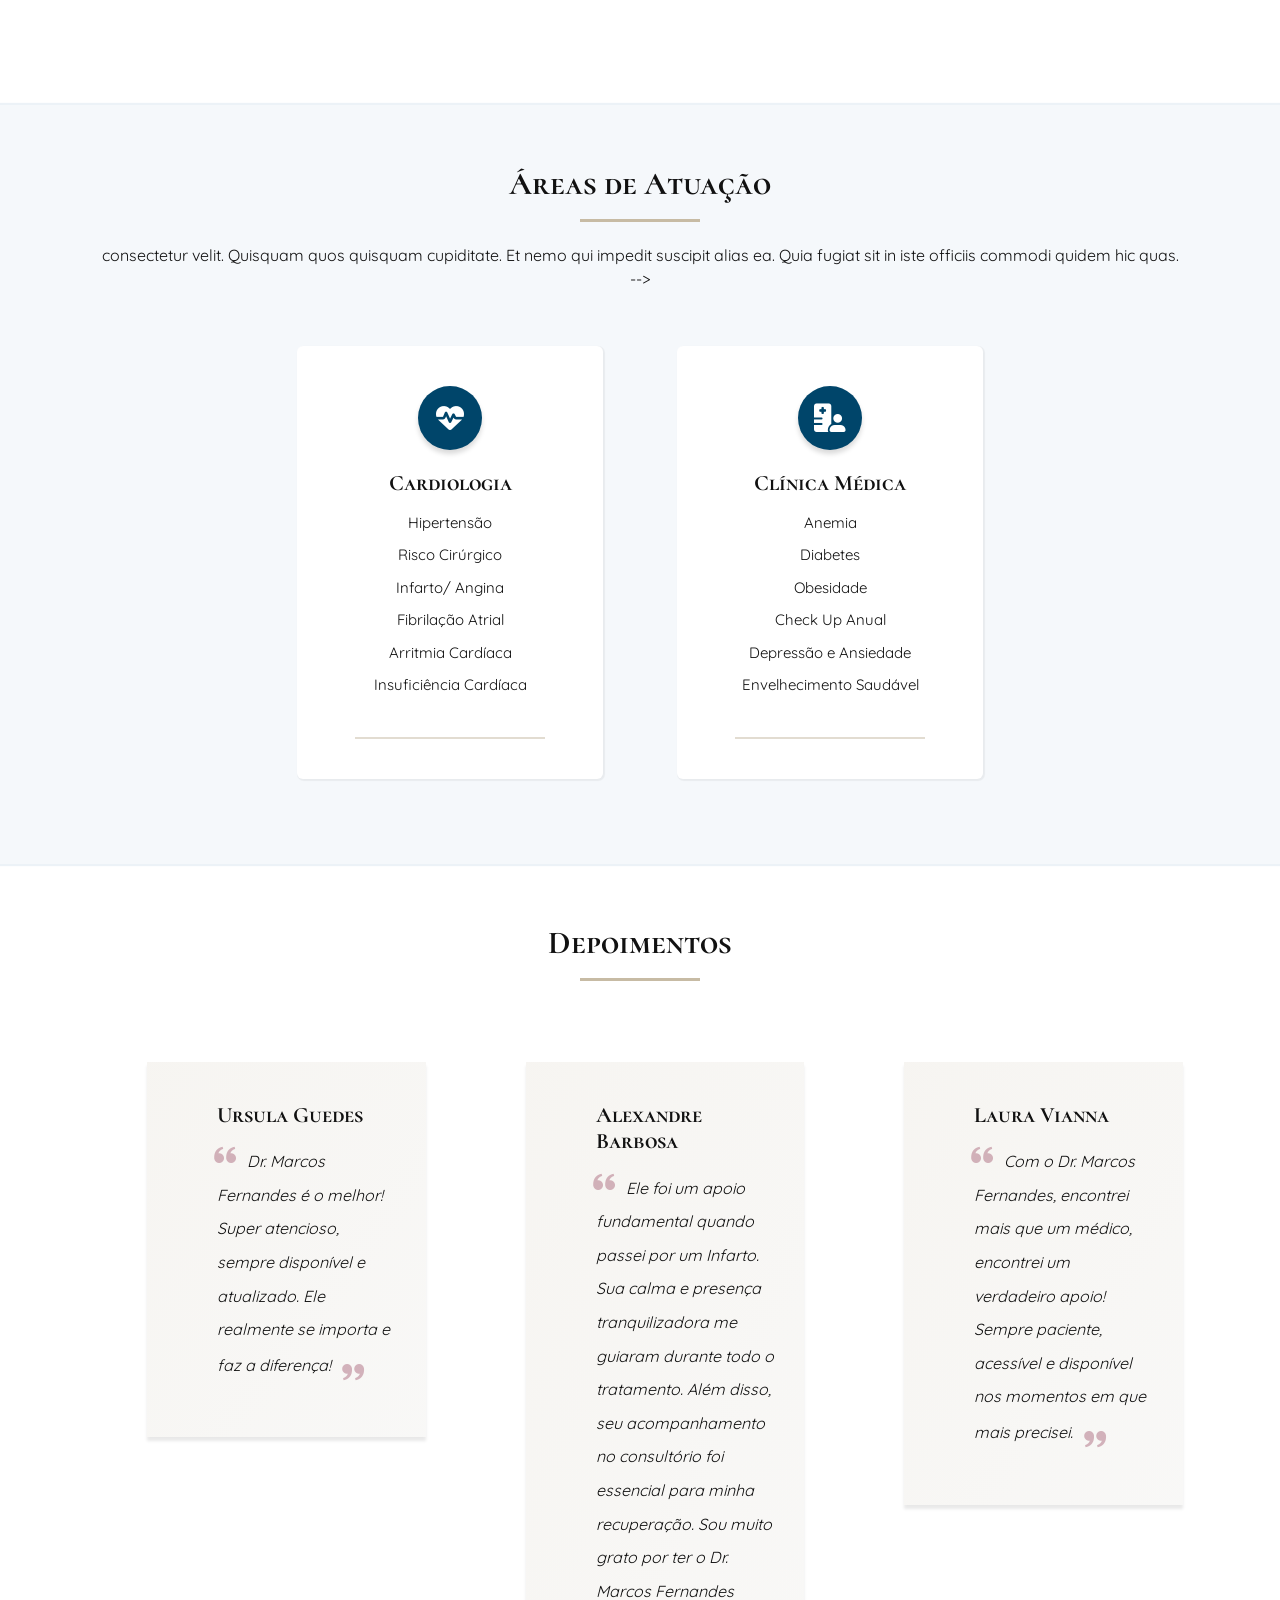
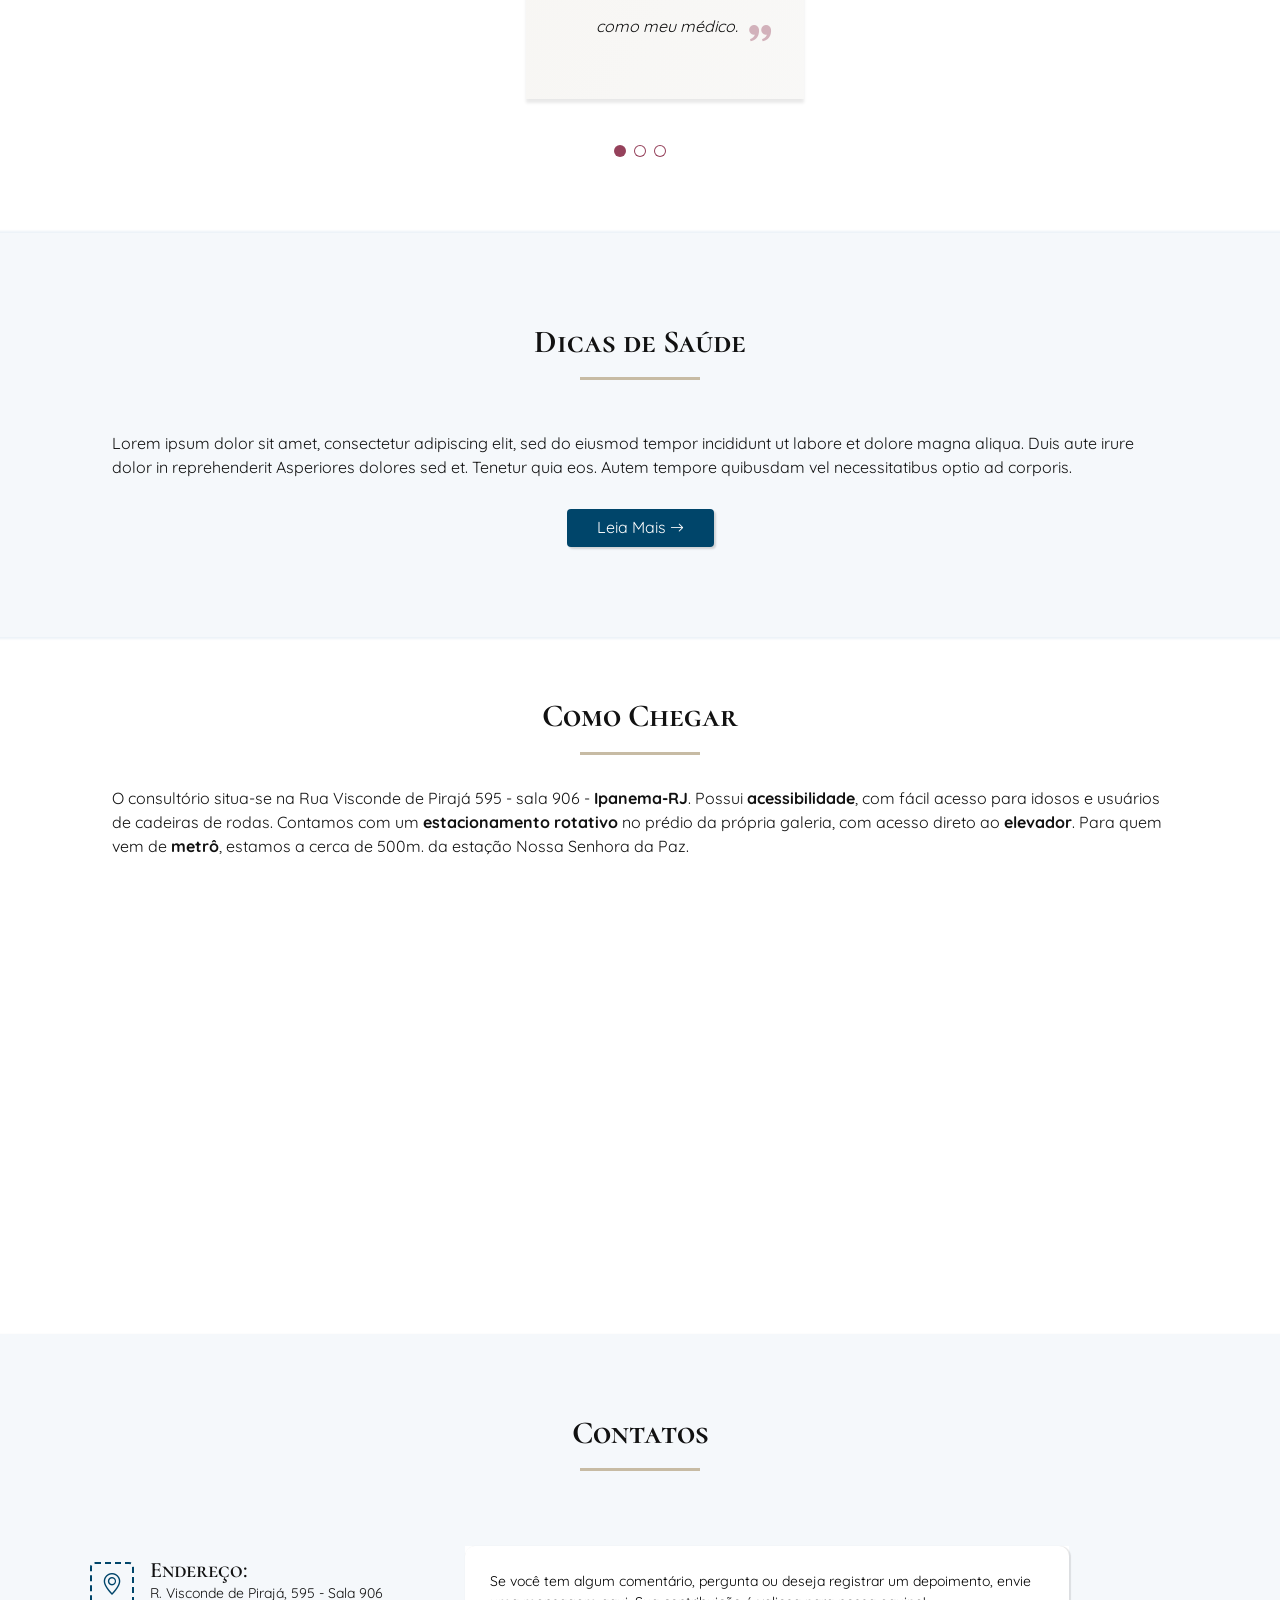
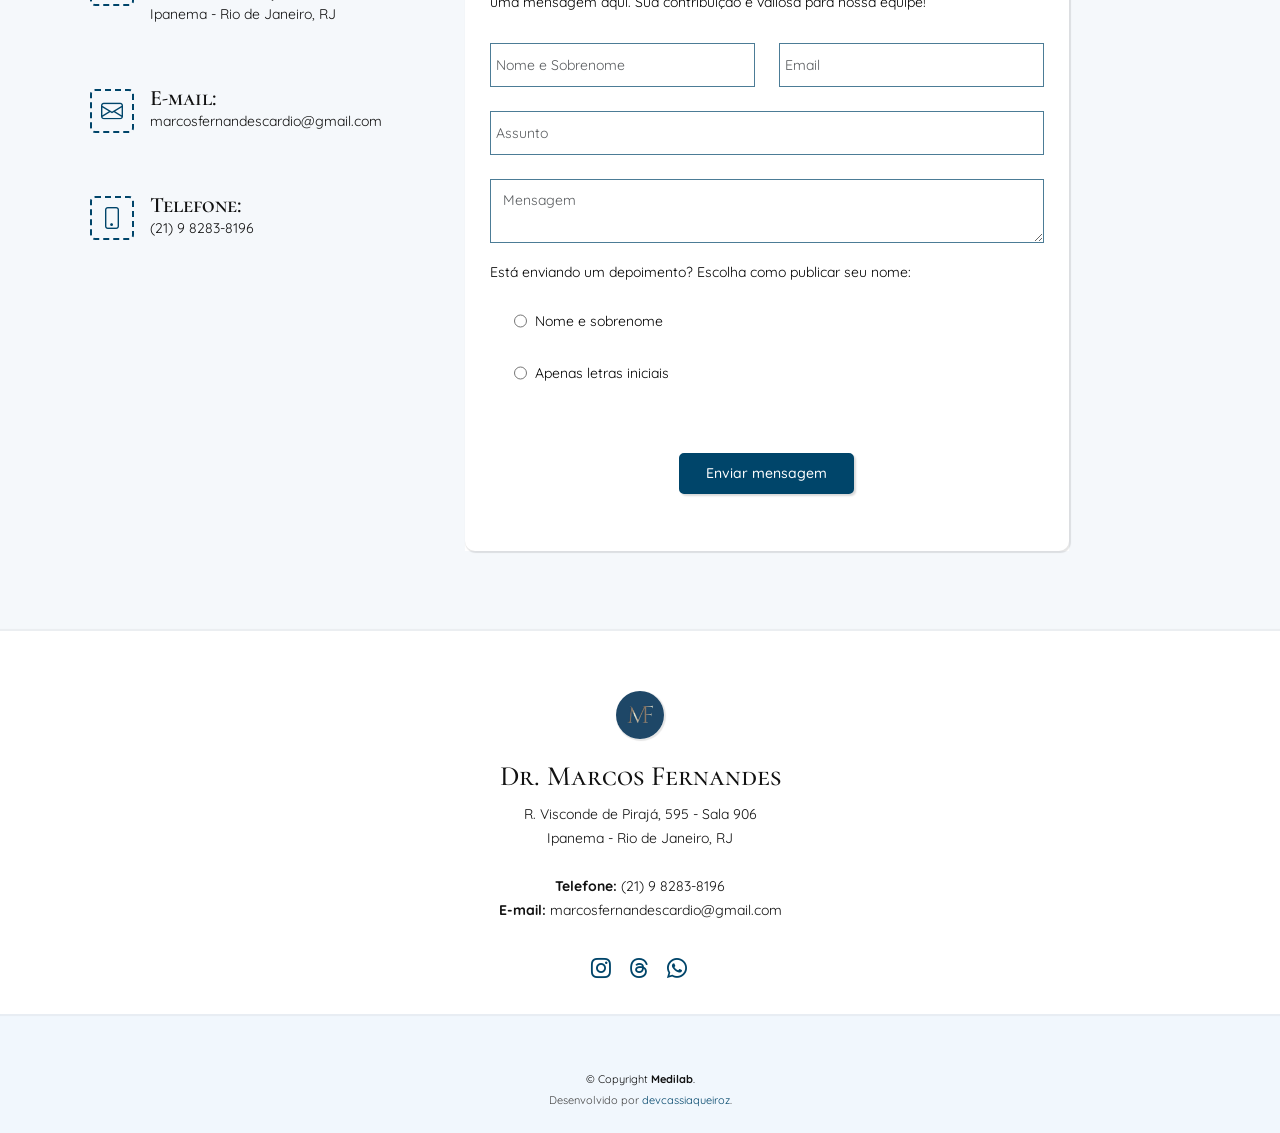
==== commit 3552359f: "Adicionando o blog" ====
--- a/index.html
+++ b/index.html
@@ -273,7 +273,7 @@
       <div class="container" data-aos="fade-up">
 
         <div class="row">
-          <div class="col-lg-4 d-flex align-items-stretch">
+          <div class="col-lg-12 d-flex align-items-stretch">
             <div class="content">
               <div class="section-title">
 
@@ -291,32 +291,6 @@
               </div>
             </div>
           </div>
-          <div class="col-lg-8 d-flex align-items-stretch">
-            <div class="icon-boxes d-flex flex-column justify-content-center">
-              <div class="row">
-                <div class="col-xl-4 d-flex align-items-stretch">
-                  <div class="icon-box mt-4 mt-xl-0">
-                    <i class="bx bx-receipt"></i>
-                    <h4>Corporis voluptates sit</h4>
-                    <p>Consequuntur sunt aut quasi enim aliquam quae harum pariatur laboris nisi ut aliquip</p>
-                  </div>
-                </div>
-                <div class="col-xl-4 d-flex align-items-stretch">
-                  <div class="icon-box mt-4 mt-xl-0">
-                    <i class="bx bx-cube-alt"></i>
-                    <h4>Ullamco laboris ladore pan</h4>
-                    <p>Excepteur sint occaecat cupidatat non proident, sunt in culpa qui officia deserunt</p>
-                  </div>
-                </div>
-                <div class="col-xl-4 d-flex align-items-stretch">
-                  <div class="icon-box mt-4 mt-xl-0">
-                    <i class="bx bx-images"></i>
-                    <h4>Labore consequatur</h4>
-                    <p>Aut suscipit aut cum nemo deleniti aut omnis. Doloribus ut maiores omnis facere</p>
-                  </div>
-                </div>
-              </div>
-            </div><!-- End .content-->
           </div>
         </div>
 
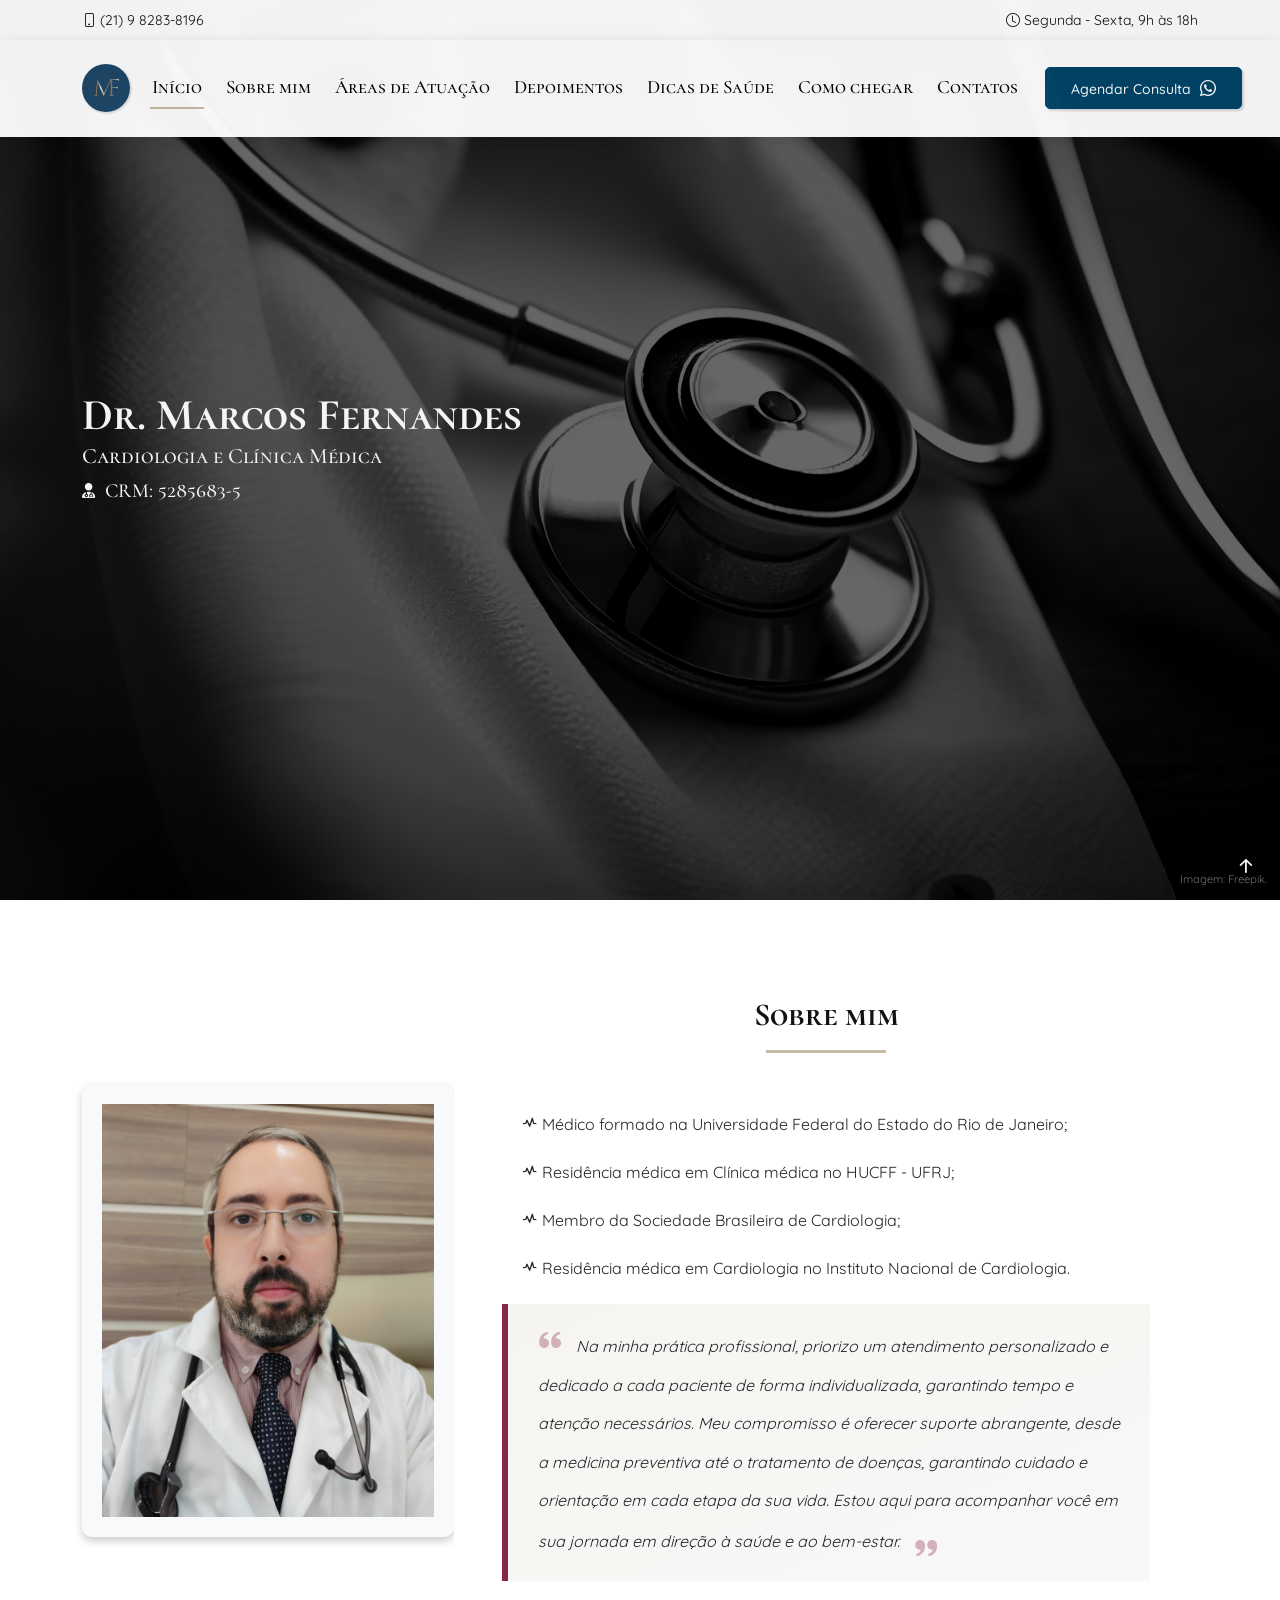
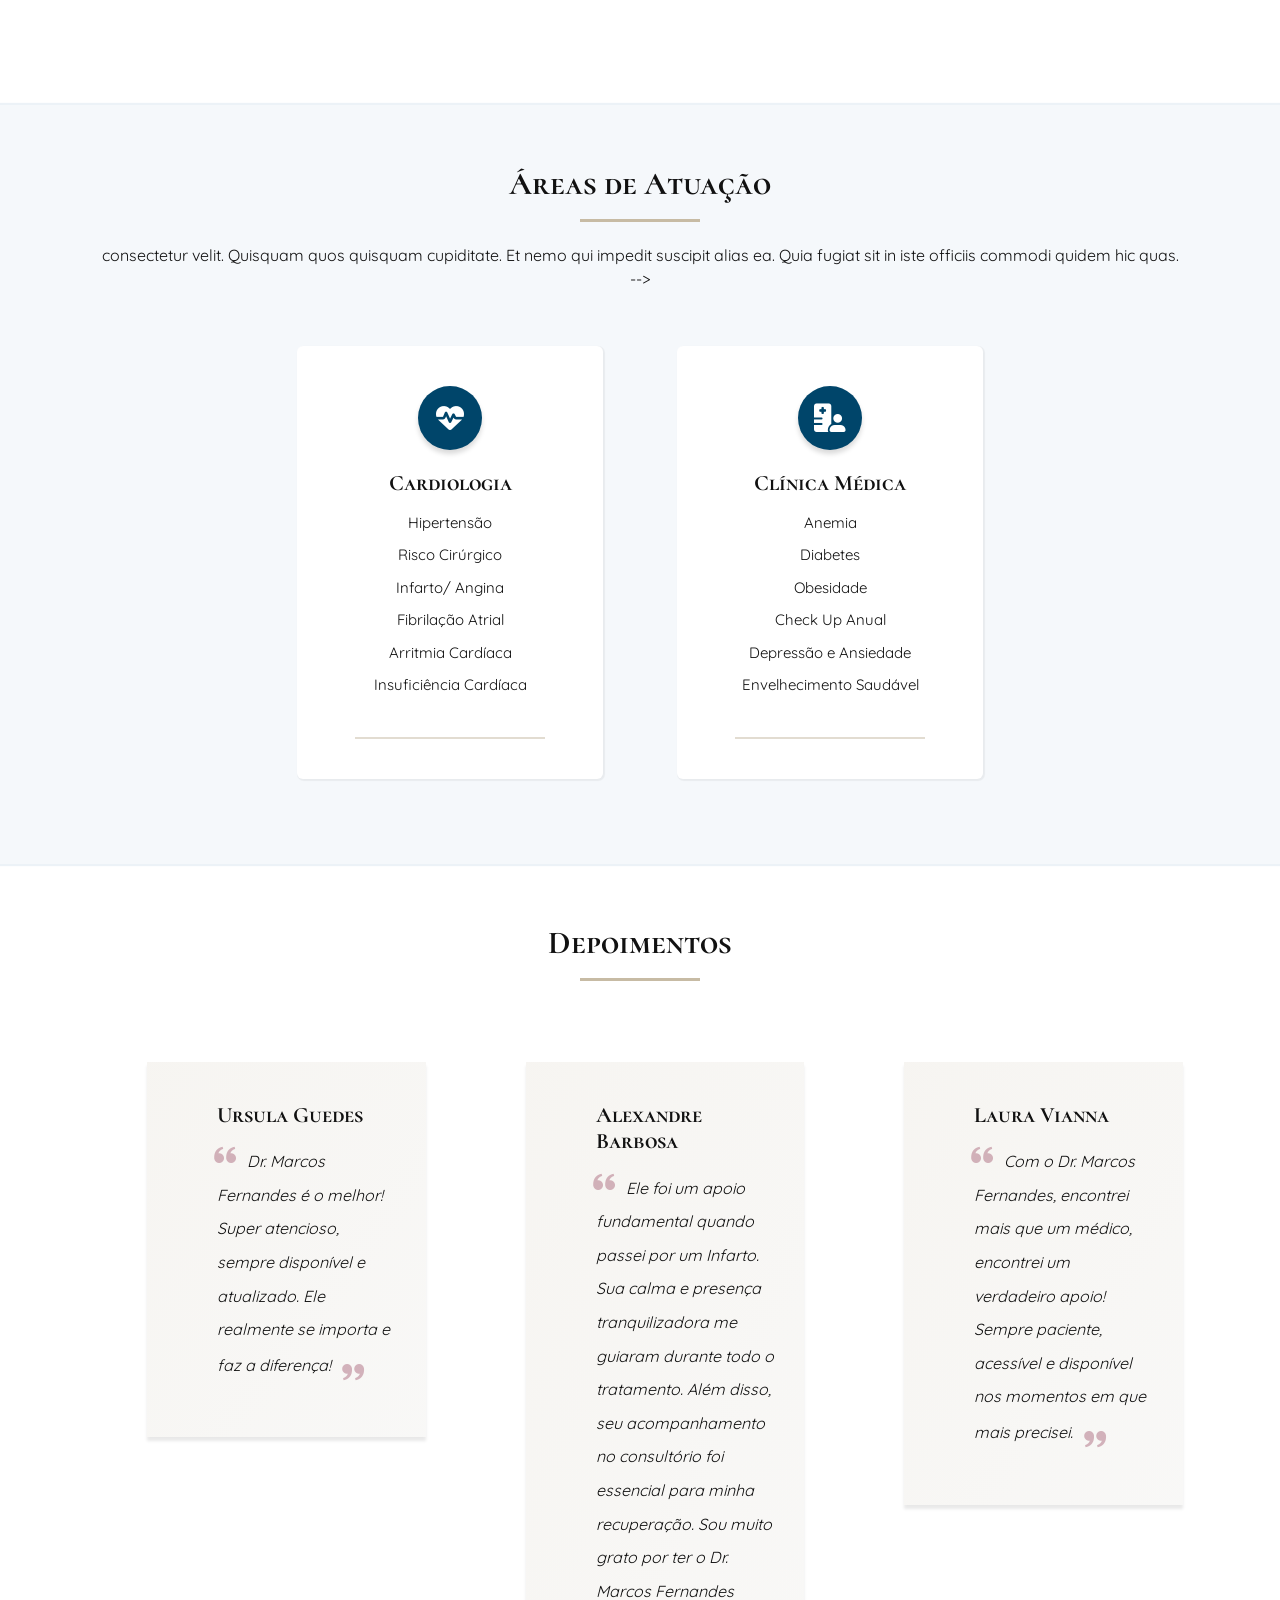
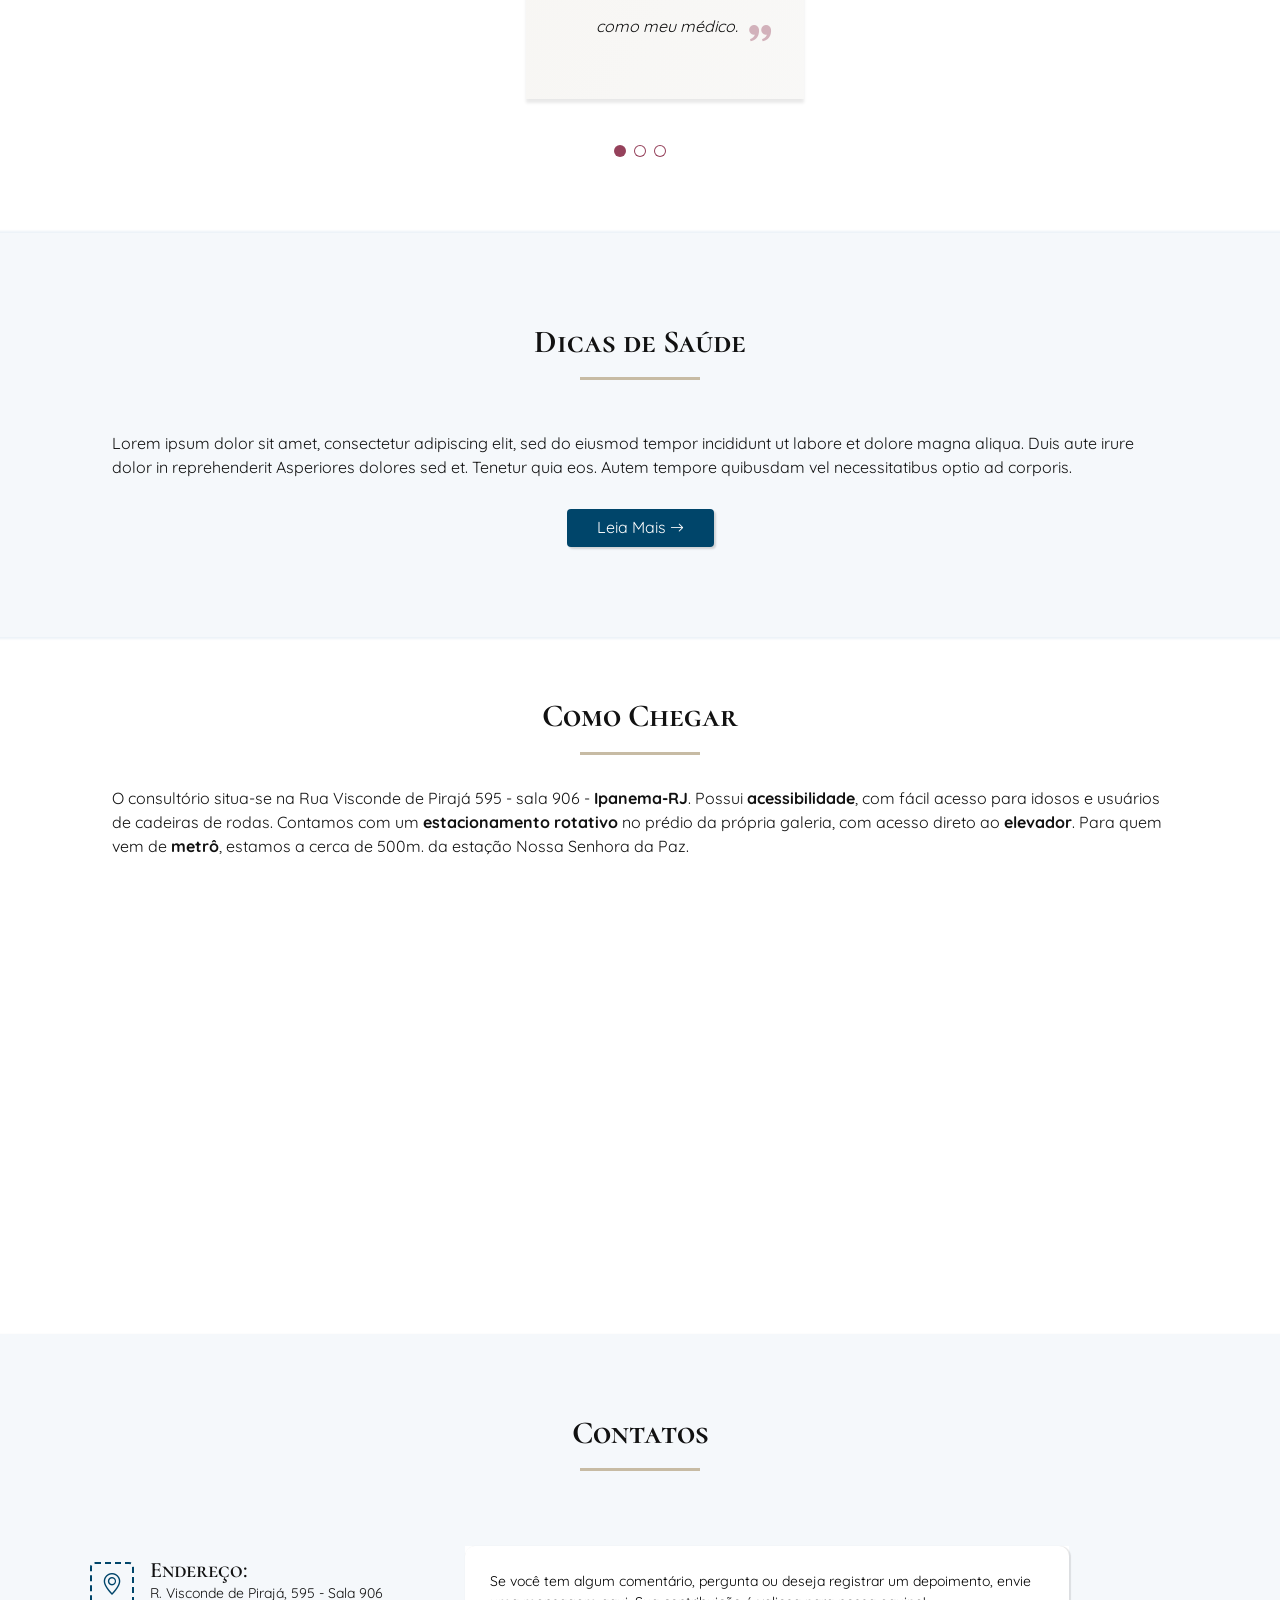
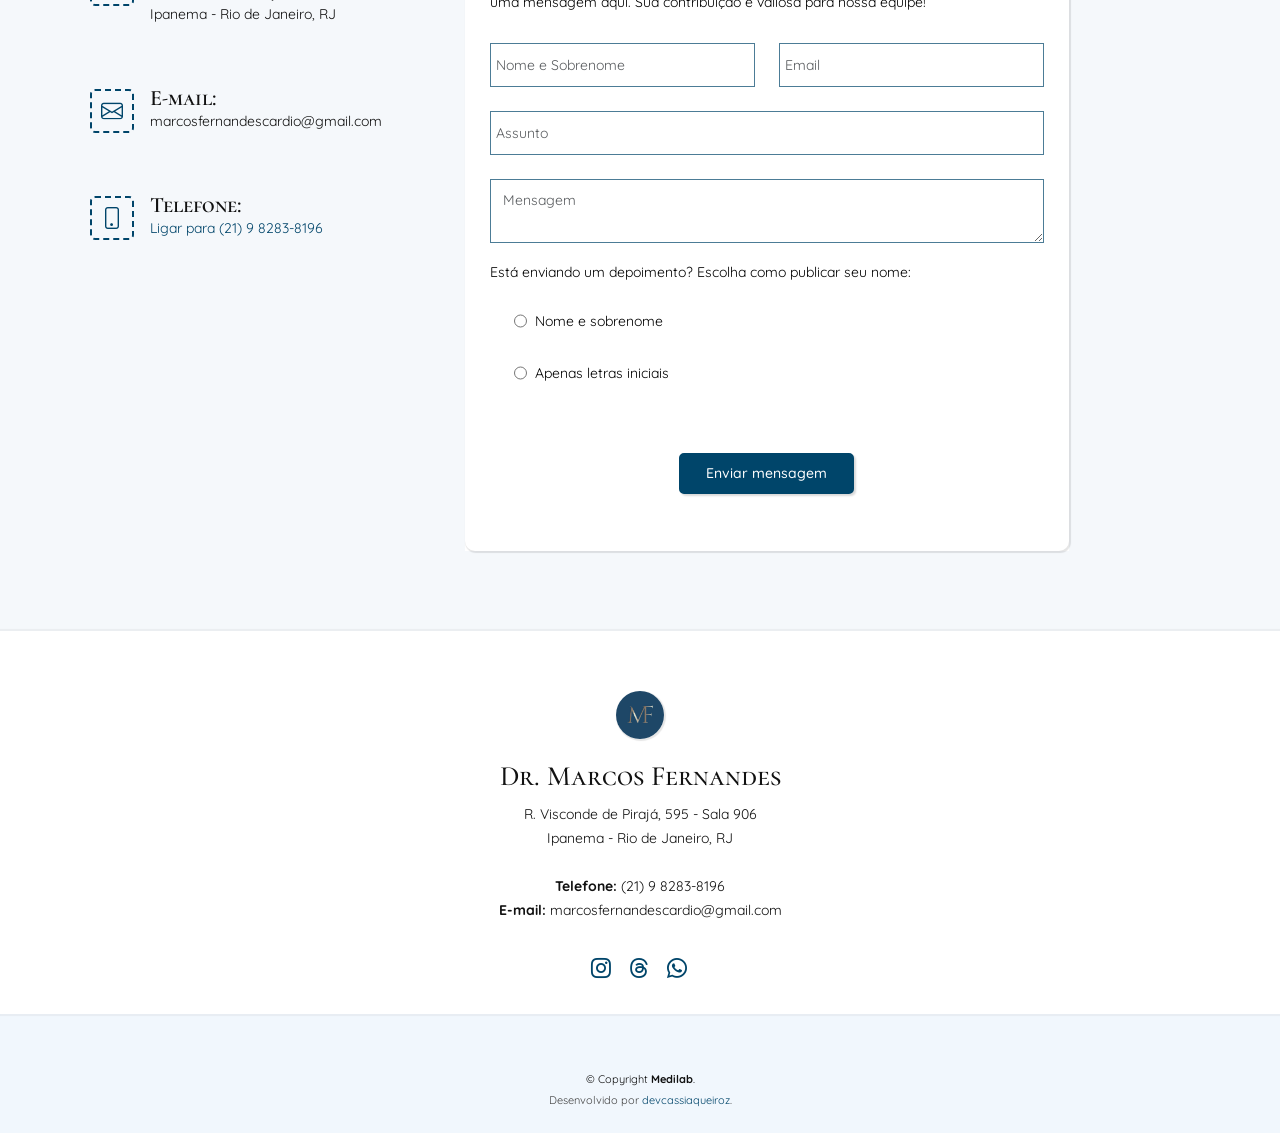
==== commit 1c30874f: "Add phone shortcut" ====
--- a/index.html
+++ b/index.html
@@ -1,483 +1,492 @@
 <!DOCTYPE html>
 <html lang="pt-br">
 
-<head>
-  <meta charset="utf-8">
-  <meta content="width=device-width, initial-scale=1.0" name="viewport">
-
-  <title>Dr. Marcos Fernandes</title>
-  <meta content="" name="description">
-  <meta content="" name="keywords">
-
-  <!-- Favicons -->
-  <link href="assets/img/favicon.png" rel="icon">
-
-  <!-- Google Fonts -->
-  <link href="https://fonts.googleapis.com/css2?family=Cormorant+SC:wght@300;400;500;600;700&display=swap"
-    rel="stylesheet">
-
-  <link href="https://fonts.googleapis.com/css2?family=Quicksand:wght@300..700&display=swap" rel="stylesheet">
-
-
-
-
-
-  <!-- Vendor CSS Files -->
-  <link href="assets/vendor/fontawesome-free/css/all.min.css" rel="stylesheet">
-  <link href="assets/vendor/animate.css/animate.min.css" rel="stylesheet">
-  <link href="assets/vendor/bootstrap/css/bootstrap.min.css" rel="stylesheet">
-  <link href="assets/vendor/bootstrap-icons/bootstrap-icons.css" rel="stylesheet">
-  <link href="assets/vendor/boxicons/css/boxicons.min.css" rel="stylesheet">
-  <link href="assets/vendor/glightbox/css/glightbox.min.css" rel="stylesheet">
-  <link href="assets/vendor/remixicon/remixicon.css" rel="stylesheet">
-  <link href="assets/vendor/swiper/swiper-bundle.min.css" rel="stylesheet">
-  <link href="assets/vendor/aos/aos.css" rel="stylesheet">
-
-
-  <!-- Template Main CSS File -->
-  <link href="assets/css/style.css" rel="stylesheet">
-
-</head>
-
-<body>
-
-  <!-- ======= Top Bar ======= -->
-  <div id="topbar" class="d-flex align-items-center fixed-top">
-    <div class="container d-flex justify-content-between">
-      <div class="contact-info d-flex align-items-center">
-        <i class="bi bi-phone"></i> (21) 9 8283-8196
-
-      </div>
-      <div class="contact-info d-none d-lg-flex social-links align-items-center">
-        <i class="bi bi-clock"></i> Segunda - Sexta, 9h às 18h
-
+  <head>
+    <meta charset="utf-8">
+    <meta content="width=device-width, initial-scale=1.0" name="viewport">
+
+    <title>Dr. Marcos Fernandes</title>
+    <meta content="" name="description">
+    <meta content="" name="keywords">
+
+    <!-- Favicons -->
+    <link href="assets/img/favicon.png" rel="icon">
+
+    <!-- Google Fonts -->
+    <link href="https://fonts.googleapis.com/css2?family=Cormorant+SC:wght@300;400;500;600;700&display=swap"
+      rel="stylesheet">
+
+    <link href="https://fonts.googleapis.com/css2?family=Quicksand:wght@300..700&display=swap" rel="stylesheet">
+
+
+
+
+
+    <!-- Vendor CSS Files -->
+    <link href="assets/vendor/fontawesome-free/css/all.min.css" rel="stylesheet">
+    <link href="assets/vendor/animate.css/animate.min.css" rel="stylesheet">
+    <link href="assets/vendor/bootstrap/css/bootstrap.min.css" rel="stylesheet">
+    <link href="assets/vendor/bootstrap-icons/bootstrap-icons.css" rel="stylesheet">
+    <link href="assets/vendor/boxicons/css/boxicons.min.css" rel="stylesheet">
+    <link href="assets/vendor/glightbox/css/glightbox.min.css" rel="stylesheet">
+    <link href="assets/vendor/remixicon/remixicon.css" rel="stylesheet">
+    <link href="assets/vendor/swiper/swiper-bundle.min.css" rel="stylesheet">
+    <link href="assets/vendor/aos/aos.css" rel="stylesheet">
+
+
+    <!-- Template Main CSS File -->
+    <link href="assets/css/style.css" rel="stylesheet">
+
+  </head>
+
+  <body>
+
+    <!-- ======= Top Bar ======= -->
+    <div id="topbar" class="d-flex align-items-center fixed-top">
+      <div class="container d-flex justify-content-between">
+        <div class="contact-info d-flex align-items-center">
+          <i class="bi bi-phone"></i> (21) 9 8283-8196
+
+        </div>
+        <div class="contact-info d-none d-lg-flex social-links align-items-center">
+          <i class="bi bi-clock"></i> Segunda - Sexta, 9h às 18h
+
+        </div>
       </div>
     </div>
-  </div>
-
-  <!-- ======= Header ======= -->
-  <header id="header" class="fixed-top">
-    <div class="container d-flex align-items-center" data-aos="fade">
-
-      <a href="index.html" class="logo me-auto img-fluid"><img src="assets/img/logoazul.jpg" alt=""></a>
-
-      <nav id="navbar" class="navbar order-last order-lg-0">
-        <ul>
-          <li><a class="nav-link scrollto active" href="#hero">Início</a></li>
-          <li><a class="nav-link scrollto" href="#about">Sobre mim</a></li>
-          <li><a class="nav-link scrollto" href="#services">Áreas de Atuação</a></li>
-          <li><a class="nav-link scrollto" href="#testimonials">Depoimentos</a></li>
-          <li><a class="nav-link scrollto" href="#tips">Dicas de Saúde</a></li>
-          <li><a class="nav-link scrollto" href="#address">Como chegar</a></li>
-          <li><a class="nav-link scrollto" href="#contact">Contatos</a></li>
-        </ul>
-        <i class="bi bi-list mobile-nav-toggle"></i>
-      </nav><!-- .navbar -->
-
-      <a href="https://api.whatsapp.com/send?phone=5521982838196" class="appointment-btn scrollto">
-        <span class="d-none d-lg-inline-flex">Agendar</span> Consulta
-        <i class="bi bi-whatsapp d-lg-inline d-xl-inline" style="margin-left: 5px; font-size: medium;"></i></a>
-
+
+    <!-- ======= Header ======= -->
+    <header id="header" class="fixed-top">
+      <div class="container d-flex align-items-center" data-aos="fade">
+
+        <a href="index.html" class="logo me-auto img-fluid"><img src="assets/img/logoazul.jpg" alt=""></a>
+
+        <nav id="navbar" class="navbar order-last order-lg-0">
+          <ul>
+            <li><a class="nav-link scrollto active" href="#hero">Início</a></li>
+            <li><a class="nav-link scrollto" href="#about">Sobre mim</a></li>
+            <li><a class="nav-link scrollto" href="#services">Áreas de Atuação</a></li>
+            <li><a class="nav-link scrollto" href="#testimonials">Depoimentos</a></li>
+            <li><a class="nav-link scrollto" href="#tips">Dicas de Saúde</a></li>
+            <li><a class="nav-link scrollto" href="#address">Como chegar</a></li>
+            <li><a class="nav-link scrollto" href="#contact">Contatos</a></li>
+          </ul>
+          <i class="bi bi-list mobile-nav-toggle"></i>
+        </nav><!-- .navbar -->
+
+        <a href="https://api.whatsapp.com/send?phone=5521982838196" class="appointment-btn scrollto">
+          <span class="d-none d-lg-inline-flex">Agendar</span> Consulta
+          <i class="bi bi-whatsapp d-lg-inline d-xl-inline" style="margin-left: 5px; font-size: medium;"></i></a>
+
+      </div>
+    </header><!-- End Header -->
+
+    <!-- ======= Hero Section ======= -->
+    <section id="hero" class="d-flex align-items-center ">
+      <div class="container ">
+        <h1>Dr. Marcos Fernandes</h1>
+        <h2>Cardiologia e Clínica Médica</h2>
+        <h2 class="crm"><i class="fas fa-user-md  fa-xs icon-spacing"></i>CRM: 5285683-5
+        </h2>
+      </div>
+
+    </section>
+    <!-- End Hero -->
+    <div class="hero-image-credit">
+      Imagem: <a href="https://www.freepik.com/">Freepik</a>.
     </div>
-  </header><!-- End Header -->
-
-  <!-- ======= Hero Section ======= -->
-  <section id="hero" class="d-flex align-items-center ">
-    <div class="container ">
-      <h1>Dr. Marcos Fernandes</h1>
-      <h2>Cardiologia e Clínica Médica</h2>
-      <h2 class="crm"><i class="fas fa-user-md  fa-xs icon-spacing"></i>CRM: 5285683-5
-      </h2>
-    </div>
-
-  </section>
-  <!-- End Hero -->
-  <div class="hero-image-credit">
-    Imagem: <a href="https://www.freepik.com/">Freepik</a>.
-  </div>
-
-
-  <main id="main">
-
-
-
-
-    <!-- ======= About Section ======= -->
-    <section id="about" class="about">
-      <div class="container" data-aos="fade show">
-
-        <div class="row g-0">
-          <div
-            class="col-xl-4 col-lg-4 d-flex flex-column justify-content-center align-items-stretch position-relative">
-            <img class="diagonal-border" src="./assets/img/about.jpg" data-aos="fade-right" alt="">
-          </div>
-
-          <div class="col-l-8 col-lg-8" data-aos="fade-left">
-            <div class="card bg-white py-5 px-lg-5 custom-card">
-              <div class="icon-boxes d-flex flex-column align-items-stretch justify-content-center position-relative">
-                <div class="section-title">
-                  <h2>Sobre mim</h2>
-                </div>
-
-                <div class="mt-2">
-                  <p class="description"><i class='bx bx-pulse'></i> Médico formado na Universidade Federal do Estado do
-                    Rio de Janeiro;</p>
-                </div>
-
-                <div class="mt-4">
-                  <p class="description"><i class="bx bx-pulse"></i> Residência médica em Clínica médica no HUCFF -
-                    UFRJ;
-                  </p>
-                </div>
-                <div class="mt-4">
-                  <p class="description"><i class="bx bx-pulse"></i> Membro da Sociedade Brasileira de Cardiologia;</p>
-                </div>
-                <div class="mt-4">
-                  <p class="description"><i class="bx bx-pulse"></i> Residência médica em Cardiologia no Instituto
-                    Nacional de Cardiologia.</p>
-                </div>
-                <div class="mt-4">
-                  <blockquote class="blockquote-custom">
-                    <i class="bx bxs-quote-alt-left quote-icon-left"></i>
-                    Na minha prática profissional, priorizo um atendimento personalizado e dedicado a cada paciente
+
+
+    <main id="main">
+
+
+
+
+      <!-- ======= About Section ======= -->
+      <section id="about" class="about">
+        <div class="container" data-aos="fade show">
+
+          <div class="row g-0">
+            <div
+              class="col-xl-4 col-lg-4 d-flex flex-column justify-content-center align-items-stretch position-relative">
+              <img class="diagonal-border" src="./assets/img/about.jpg" data-aos="fade-right" alt="">
+            </div>
+
+            <div class="col-l-8 col-lg-8" data-aos="fade-left">
+              <div class="card bg-white py-5 px-lg-5 custom-card">
+                <div class="icon-boxes d-flex flex-column align-items-stretch justify-content-center position-relative">
+                  <div class="section-title">
+                    <h2>Sobre mim</h2>
+                  </div>
+
+                  <div class="mt-2">
+                    <p class="description"><i class='bx bx-pulse'></i> Médico formado na Universidade Federal do Estado
+                      do
+                      Rio de Janeiro;</p>
+                  </div>
+
+                  <div class="mt-4">
+                    <p class="description"><i class="bx bx-pulse"></i> Residência médica em Clínica médica no HUCFF -
+                      UFRJ;
+                    </p>
+                  </div>
+                  <div class="mt-4">
+                    <p class="description"><i class="bx bx-pulse"></i> Membro da Sociedade Brasileira de Cardiologia;
+                    </p>
+                  </div>
+                  <div class="mt-4">
+                    <p class="description"><i class="bx bx-pulse"></i> Residência médica em Cardiologia no Instituto
+                      Nacional de Cardiologia.</p>
+                  </div>
+                  <div class="mt-4">
+                    <blockquote class="blockquote-custom">
+                      <i class="bx bxs-quote-alt-left quote-icon-left"></i>
+                      Na minha prática profissional, priorizo um atendimento personalizado e dedicado a cada paciente
                       de
                       forma individualizada, garantindo tempo e atenção necessários. Meu compromisso é oferecer suporte
                       abrangente, desde a medicina preventiva até o tratamento de doenças, garantindo cuidado e
                       orientação
                       em cada etapa da sua vida. Estou aqui para acompanhar você em sua jornada em direção à saúde e ao
                       bem-estar.
-                    <i class="bx bxs-quote-alt-right quote-icon-right"></i>
-                  </blockquote>
-
-                </div>
-
-              </div>
-            </div>
-          </div>
-        </div>
-
-      </div>
-    </section><!-- End About Section -->
-
-
-
-
-    <!-- ======= Services Section ======= -->
-    <section id="services" class="services">
-      <div class="container" data-aos="fade-up">
-
-        <div class="section-title">
-          <h2>Áreas de Atuação</h2>
+                      <i class="bx bxs-quote-alt-right quote-icon-right"></i>
+                    </blockquote>
+
+                  </div>
+
+                </div>
+              </div>
+            </div>
+          </div>
+
+        </div>
+      </section><!-- End About Section -->
+
+
+
+
+      <!-- ======= Services Section ======= -->
+      <section id="services" class="services">
+        <div class="container" data-aos="fade-up">
+
+          <div class="section-title">
+            <h2>Áreas de Atuação</h2>
             consectetur velit. Quisquam quos quisquam cupiditate. Et nemo qui impedit suscipit alias ea. Quia fugiat sit
             in iste officiis commodi quidem hic quas.</p>-->
-        </div>
-
-        <div class="row justify-content-center">
-          <div class="col-md-4 align-items-center">
-            <div class="icon-box rounded-2">
-              <div class="icon"><i class="fas fa-heartbeat"></i></div>
-              <h4>Cardiologia</h4>
-              <ul class="list-unstyled">
-                <li>Hipertensão</li>
-                <li>Risco Cirúrgico</li>
-                <li>Infarto/ Angina</li>
-                <li>Fibrilação Atrial</li>
-                <li>Arritmia Cardíaca</li>
-                <li>Insuficiência Cardíaca</li>
-              </ul>
-            </div>
-          </div>
-
-          <div class="col-md-4 align-items-center">
-            <div class="icon-box rounded-2">
-              <div class="icon"><i class="fas fa-hospital-user"></i></div>
-              <h4>Clínica Médica</h4>
-              <ul class="list-unstyled">
-                <li>Anemia</li>
-                <li>Diabetes</li>
-                <li>Obesidade</li>
-                <li>Check Up Anual</li>
-                <li>Depressão e Ansiedade</li>
-                <li>Envelhecimento Saudável</li>
-              </ul>
-            </div>
-          </div>
-
-
-    </section><!-- End Services Section -->
-
-    <!-- ======= Testimonials Section ======= -->
-
-    <section id="testimonials" class="testimonials">
-      <div class="container" data-aos="fade-up">
-        <div class="section-title">
-          <h2>Depoimentos</h2>
-        </div>
-
-        <div class="testimonials-slider swiper" data-aos="fade-up" data-aos-delay="100">
-          <div class="swiper-wrapper">
-
-            <div class="swiper-slide">
-              <div class="testimonial-wrap">
-                <div class="testimonial-item">
-                  <h3>Ursula Guedes</h3>
+          </div>
+
+          <div class="row justify-content-center">
+            <div class="col-md-4 align-items-center">
+              <div class="icon-box rounded-2">
+                <div class="icon"><i class="fas fa-heartbeat"></i></div>
+                <h4>Cardiologia</h4>
+                <ul class="list-unstyled">
+                  <li>Hipertensão</li>
+                  <li>Risco Cirúrgico</li>
+                  <li>Infarto/ Angina</li>
+                  <li>Fibrilação Atrial</li>
+                  <li>Arritmia Cardíaca</li>
+                  <li>Insuficiência Cardíaca</li>
+                </ul>
+              </div>
+            </div>
+
+            <div class="col-md-4 align-items-center">
+              <div class="icon-box rounded-2">
+                <div class="icon"><i class="fas fa-hospital-user"></i></div>
+                <h4>Clínica Médica</h4>
+                <ul class="list-unstyled">
+                  <li>Anemia</li>
+                  <li>Diabetes</li>
+                  <li>Obesidade</li>
+                  <li>Check Up Anual</li>
+                  <li>Depressão e Ansiedade</li>
+                  <li>Envelhecimento Saudável</li>
+                </ul>
+              </div>
+            </div>
+
+
+      </section><!-- End Services Section -->
+
+      <!-- ======= Testimonials Section ======= -->
+
+      <section id="testimonials" class="testimonials">
+        <div class="container" data-aos="fade-up">
+          <div class="section-title">
+            <h2>Depoimentos</h2>
+          </div>
+
+          <div class="testimonials-slider swiper" data-aos="fade-up" data-aos-delay="100">
+            <div class="swiper-wrapper">
+
+              <div class="swiper-slide">
+                <div class="testimonial-wrap">
+                  <div class="testimonial-item">
+                    <h3>Ursula Guedes</h3>
+                    <p>
+                      <i class="bx bxs-quote-alt-left quote-icon-left"></i>
+                      Dr. Marcos Fernandes é o melhor! Super atencioso, sempre disponível e atualizado. Ele realmente se
+                      importa e faz a diferença!
+                      <i class="bx bxs-quote-alt-right quote-icon-right"></i>
+                    </p>
+                  </div>
+                </div>
+              </div><!-- End testimonial item -->
+              <div class="swiper-slide">
+                <div class="testimonial-wrap">
+                  <div class="testimonial-item">
+                    <h3>Alexandre Barbosa</h3>
+                    <p>
+                      <i class="bx bxs-quote-alt-left quote-icon-left"></i>
+                      Ele foi um apoio fundamental quando passei por um Infarto. Sua calma e presença tranquilizadora me
+                      guiaram durante todo o tratamento. Além disso, seu acompanhamento no consultório foi essencial
+                      para
+                      minha recuperação. Sou muito grato por ter o Dr. Marcos Fernandes como meu médico.
+                      <i class="bx bxs-quote-alt-right quote-icon-right"></i>
+                    </p>
+                  </div>
+                </div>
+              </div><!-- End testimonial item -->
+
+              <div class="swiper-slide">
+                <div class="testimonial-wrap">
+                  <div class="testimonial-item">
+                    <h3>Laura Vianna</h3>
+                    <p>
+                      <i class="bx bxs-quote-alt-left quote-icon-left"></i>
+                      Com o Dr. Marcos Fernandes, encontrei mais que um médico, encontrei um verdadeiro apoio! Sempre
+                      paciente, acessível e disponível nos momentos em que mais precisei.
+                      <i class="bx bxs-quote-alt-right quote-icon-right"></i>
+                    </p>
+                  </div>
+                </div>
+              </div><!-- End testimonial item -->
+
+
+            </div>
+            <div class="swiper-pagination"></div>
+          </div>
+
+        </div>
+      </section><!-- End Testimonials Section -->
+
+      <!-- ======= Tips Section ======= -->
+
+      <section id="tips" class="tips">
+        <div class="container" data-aos="fade-up">
+
+          <div class="row">
+            <div class="col-lg-12 d-flex align-items-stretch">
+              <div class="content">
+                <div class="section-title">
+
+                  <h2>Dicas de Saúde</h2>
+                </div>
+
+                <p>
+                  Lorem ipsum dolor sit amet, consectetur adipiscing elit, sed do eiusmod tempor incididunt ut labore et
+                  dolore magna aliqua. Duis aute irure dolor in reprehenderit
+                  Asperiores dolores sed et. Tenetur quia eos. Autem tempore quibusdam vel necessitatibus optio ad
+                  corporis.
+                </p>
+                <div class="text-center">
+                  <a href="https://fstack-blog.vercel.app/" class="more-btn">Leia Mais <i
+                      class="bi bi-arrow-right"></i></a>
+                </div>
+              </div>
+            </div>
+          </div>
+        </div>
+
+        </div>
+        </div>
+      </section><!-- End Tips Section -->
+
+      <!-- ======= Address Section ======= -->
+      <section id="address" class="address">
+        <div class="container" data-aos="fade-up">
+
+          <div class="section-title">
+            <h2>Como Chegar</h2>
+            <div class="address-description d-flex">
+              <p>O consultório situa-se na Rua Visconde de Pirajá 595 - sala 906 - <strong>Ipanema-RJ</strong>.
+                Possui <strong>acessibilidade</strong>, com fácil acesso para idosos e usuários de cadeiras de rodas.
+                Contamos com um <strong>estacionamento rotativo</strong> no prédio da própria galeria, com acesso direto
+                ao
+                <strong>elevador</strong>.
+                Para quem vem de <strong>metrô</strong>, estamos a cerca de 500m. da estação Nossa Senhora da Paz.
+              </p>
+            </div>
+          </div>
+        </div>
+
+        <div>
+          <iframe title="Endereço" data-aos="fade" style="border:0; width: 100%; height: 350px;"
+            src="https://www.google.com/maps/embed?pb=!1m18!1m12!1m3!1d3673.0803835432735!2d-43.212783099999996!3d-22.9840714!2m3!1f0!2f0!3f0!3m2!1i1024!2i768!4f13.1!3m3!1m2!1s0x9bd50742c00077%3A0x79d46e6198f9fd42!2sR.%20Visc.%20de%20Piraj%C3%A1%2C%20595%20-%20sala%20906%20-%20Ipanema%2C%20Rio%20de%20Janeiro%20-%20RJ%2C%2022410-003!5e0!3m2!1spt-BR!2sbr!4v1711489228930!5m2!1spt-BR!2sbr"
+            allowfullscreen></iframe>
+        </div>
+      </section><!-- End Address Section -->
+
+      <!-- ======= Contacts Section ======= -->
+      <section id="contact" class="contact">
+        <div class="container" data-aos="fade-up">
+          <div class="section-title">
+            <h2>Contatos</h2>
+          </div>
+          <div class="row">
+
+            <div class="col-lg-4 col-12">
+              <div class="info">
+                <div class="address">
+                  <i class="bi bi-geo-alt"></i>
+                  <h4>Endereço:</h4>
+                  <p>R. Visconde de Pirajá, 595 - Sala 906
+                    <br> Ipanema - Rio de Janeiro, RJ
+                  </p>
+                </div>
+
+                <div class="email">
+                  <i class="bi bi-envelope"></i>
+                  <h4>E-mail:</h4>
+                  <p>marcosfernandescardio@gmail.com</p>
+                </div>
+
+                <div class="phone">
+                  <i class="bi bi-phone"></i>
+                  <h4>Telefone:</h4>
                   <p>
-                    <i class="bx bxs-quote-alt-left quote-icon-left"></i>
-                    Dr. Marcos Fernandes é o melhor! Super atencioso, sempre disponível e atualizado. Ele realmente se
-                    importa e faz a diferença!
-                    <i class="bx bxs-quote-alt-right quote-icon-right"></i>
+                    <a href="tel:+5521982838196">
+                      Ligar para (21) 9 8283-8196
+                    </a>
                   </p>
                 </div>
-              </div>
-            </div><!-- End testimonial item -->
-            <div class="swiper-slide">
-              <div class="testimonial-wrap">
-                <div class="testimonial-item">
-                  <h3>Alexandre Barbosa</h3>
-                  <p>
-                    <i class="bx bxs-quote-alt-left quote-icon-left"></i>
-                    Ele foi um apoio fundamental quando passei por um Infarto. Sua calma e presença tranquilizadora me
-                    guiaram durante todo o tratamento. Além disso, seu acompanhamento no consultório foi essencial para
-                    minha recuperação. Sou muito grato por ter o Dr. Marcos Fernandes como meu médico.
-                    <i class="bx bxs-quote-alt-right quote-icon-right"></i>
-                  </p>
-                </div>
-              </div>
-            </div><!-- End testimonial item -->
-
-            <div class="swiper-slide">
-              <div class="testimonial-wrap">
-                <div class="testimonial-item">
-                  <h3>Laura Vianna</h3>
-                  <p>
-                    <i class="bx bxs-quote-alt-left quote-icon-left"></i>
-                    Com o Dr. Marcos Fernandes, encontrei mais que um médico, encontrei um verdadeiro apoio! Sempre
-                    paciente, acessível e disponível nos momentos em que mais precisei.
-                    <i class="bx bxs-quote-alt-right quote-icon-right"></i>
-                  </p>
-                </div>
-              </div>
-            </div><!-- End testimonial item -->
-
-
-          </div>
-          <div class="swiper-pagination"></div>
-        </div>
-
-      </div>
-    </section><!-- End Testimonials Section -->
-
-    <!-- ======= Tips Section ======= -->
-
-    <section id="tips" class="tips">
-      <div class="container" data-aos="fade-up">
-
-        <div class="row">
-          <div class="col-lg-12 d-flex align-items-stretch">
-            <div class="content">
-              <div class="section-title">
-
-                <h2>Dicas de Saúde</h2>
-              </div>
-
-              <p>
-                Lorem ipsum dolor sit amet, consectetur adipiscing elit, sed do eiusmod tempor incididunt ut labore et
-                dolore magna aliqua. Duis aute irure dolor in reprehenderit
-                Asperiores dolores sed et. Tenetur quia eos. Autem tempore quibusdam vel necessitatibus optio ad
-                corporis.
-              </p>
-              <div class="text-center">
-                <a href="https://fstack-blog.vercel.app/" class="more-btn">Leia Mais <i class="bi bi-arrow-right"></i></a>
-              </div>
-            </div>
-          </div>
-          </div>
-        </div>
-
-      </div>
-      </div>
-    </section><!-- End Tips Section -->
-
-    <!-- ======= Address Section ======= -->
-    <section id="address" class="address">
-      <div class="container" data-aos="fade-up">
-
-        <div class="section-title">
-          <h2>Como Chegar</h2>
-          <div class="address-description d-flex">
-            <p>O consultório situa-se na Rua Visconde de Pirajá 595 - sala 906 - <strong>Ipanema-RJ</strong>.
-              Possui <strong>acessibilidade</strong>, com fácil acesso para idosos e usuários de cadeiras de rodas.
-              Contamos com um <strong>estacionamento rotativo</strong> no prédio da própria galeria, com acesso direto
-              ao
-              <strong>elevador</strong>.
-              Para quem vem de <strong>metrô</strong>, estamos a cerca de 500m. da estação Nossa Senhora da Paz.
-            </p>
-          </div>
-        </div>
-      </div>
-
-      <div>
-        <iframe title="Endereço" data-aos="fade" style="border:0; width: 100%; height: 350px;"
-          src="https://www.google.com/maps/embed?pb=!1m18!1m12!1m3!1d3673.0803835432735!2d-43.212783099999996!3d-22.9840714!2m3!1f0!2f0!3f0!3m2!1i1024!2i768!4f13.1!3m3!1m2!1s0x9bd50742c00077%3A0x79d46e6198f9fd42!2sR.%20Visc.%20de%20Piraj%C3%A1%2C%20595%20-%20sala%20906%20-%20Ipanema%2C%20Rio%20de%20Janeiro%20-%20RJ%2C%2022410-003!5e0!3m2!1spt-BR!2sbr!4v1711489228930!5m2!1spt-BR!2sbr"
-          allowfullscreen></iframe>
-      </div>
-    </section><!-- End Address Section -->
-
-    <!-- ======= Contacts Section ======= -->
-    <section id="contact" class="contact">
-      <div class="container" data-aos="fade-up">
-        <div class="section-title">
-          <h2>Contatos</h2>
-        </div>
-        <div class="row">
-
-          <div class="col-lg-4 col-12">
-            <div class="info">
-              <div class="address">
-                <i class="bi bi-geo-alt"></i>
-                <h4>Endereço:</h4>
-                <p>R. Visconde de Pirajá, 595 - Sala 906
-                  <br> Ipanema - Rio de Janeiro, RJ
-                </p>
-              </div>
-
-              <div class="email">
-                <i class="bi bi-envelope"></i>
-                <h4>E-mail:</h4>
-                <p>marcosfernandescardio@gmail.com</p>
-              </div>
-
-              <div class="phone">
-                <i class="bi bi-phone"></i>
-                <h4>Telefone:</h4>
-                <p>(21) 9 8283-8196</p>
-              </div>
-
-            </div>
-
-          </div>
-
-          <div class="col-lg-8 mt-5 mt-lg-0 ">
-            <div data-aos="fade">
-              <div id="form" class="col-lg-10 mt-4">
-                <form data-form action="https://formsubmit.co/devcassiaqueiroz.com" method="post"
-                  class="php-email-form">
-                  <input type="hidden" name="_cc" value="devcassiaqueiroz@gmail.com">
-                  <div class="row" data-aos="fade">
-                    <input type="hidden" name="_captcha" value="false">
-
-                    <p style="font-size: 14px;">Se você tem algum comentário, pergunta ou deseja registrar um
-                      depoimento,
-                      envie uma mensagem aqui. Sua contribuição é valiosa para nossa equipe!</p><br><br><br>
-                    <div class="col-md-6 form-group  mt-3 mt-md-0">
-                      <input type="text" name="name" class="form-control" id="name" placeholder="Nome e Sobrenome"
+
+              </div>
+
+            </div>
+
+            <div class="col-lg-8 mt-5 mt-lg-0 ">
+              <div data-aos="fade">
+                <div id="form" class="col-lg-10 mt-4">
+                  <form data-form action="https://formsubmit.co/devcassiaqueiroz.com" method="post"
+                    class="php-email-form">
+                    <input type="hidden" name="_cc" value="devcassiaqueiroz@gmail.com">
+                    <div class="row" data-aos="fade">
+                      <input type="hidden" name="_captcha" value="false">
+
+                      <p style="font-size: 14px;">Se você tem algum comentário, pergunta ou deseja registrar um
+                        depoimento,
+                        envie uma mensagem aqui. Sua contribuição é valiosa para nossa equipe!</p><br><br><br>
+                      <div class="col-md-6 form-group  mt-3 mt-md-0">
+                        <input type="text" name="name" class="form-control" id="name" placeholder="Nome e Sobrenome"
+                          required>
+                      </div>
+                      <div class="col-md-6 form-group mt-3 mt-md-0">
+                        <input type="email" class="form-control" name="email" id="email" placeholder="Email" required>
+                      </div>
+                    </div>
+                    <div class="form-group mt-3">
+                      <input type="text" class="form-control" name="subject" id="subject" placeholder="Assunto"
                         required>
                     </div>
-                    <div class="col-md-6 form-group mt-3 mt-md-0">
-                      <input type="email" class="form-control" name="email" id="email" placeholder="Email" required>
-                    </div>
-                  </div>
-                  <div class="form-group mt-3">
-                    <input type="text" class="form-control" name="subject" id="subject" placeholder="Assunto" required>
-                  </div>
-                  <div class="form-group mt-3">
-                    <textarea class="form-control" name="message" rows="2" placeholder="Mensagem" required></textarea>
                     <div class="form-group mt-3">
-                      <label style="font-size: 14px;">Está enviando um depoimento? Escolha como publicar seu
-                        nome:</label>
+                      <textarea class="form-control" name="message" rows="2" placeholder="Mensagem" required></textarea>
                       <div class="form-group mt-3">
-
-                        <div class="form-check mt-2">
-                          <input class="form-check-input-sm" type="radio" name="publishOption" id="publishNomeSobrenome"
-                            value="nome_sobrenome">
-                          <label style="font-size: 14px;" class="form-check-label" for="publishNomeSobrenome">Nome e
-                            sobrenome</label>
-                        </div>
-                        <div class="form-check mt-2">
-                          <input class="form-check-input-sm" type="radio" name="publishOption" id="publishIniciais"
-                            value="iniciais">
-                          <label style="font-size: 14px;" class="form-check-label" for="publishIniciais">Apenas letras
-                            iniciais</label>
+                        <label style="font-size: 14px;">Está enviando um depoimento? Escolha como publicar seu
+                          nome:</label>
+                        <div class="form-group mt-3">
+
+                          <div class="form-check mt-2">
+                            <input class="form-check-input-sm" type="radio" name="publishOption"
+                              id="publishNomeSobrenome" value="nome_sobrenome">
+                            <label style="font-size: 14px;" class="form-check-label" for="publishNomeSobrenome">Nome e
+                              sobrenome</label>
+                          </div>
+                          <div class="form-check mt-2">
+                            <input class="form-check-input-sm" type="radio" name="publishOption" id="publishIniciais"
+                              value="iniciais">
+                            <label style="font-size: 14px;" class="form-check-label" for="publishIniciais">Apenas letras
+                              iniciais</label>
+                          </div>
                         </div>
                       </div>
-                    </div>
-                    <div class="my-3">
-
-                    </div><br>
-                    <div class="text-center"><button data-button type="submit">Enviar mensagem</button></div><br>
-                </form>
-              </div>
-
-            </div>
-          </div>
-    </section><!-- End Contact Section -->
-
-  </main><!-- End #main -->
-
-  <!-- ======= Footer ======= -->
-  <footer id="footer">
-
-    <div class="footer-top">
-      <div class="container">
-        <div class="row">
-          <a href="index.html" class="logo me-auto"><img src="assets/img/logoazul.jpg" alt="" class="img-fluid"></a>
-          <div class="col-lg-12 col-md-12 footer-contact align-items-center">
-            <br>
-            <h3>Dr. Marcos Fernandes</h3>
-            <p>R. Visconde de Pirajá, 595 - Sala 906
-              <br> Ipanema - Rio de Janeiro, RJ
-              <br><br>
-              <strong>Telefone:</strong> (21) 9 8283-8196<br>
-              <strong>E-mail: </strong>marcosfernandescardio@gmail.com<br>
-            </p>
-          </div>
-          <div class="social-links text-center text-md-right">
-            <a href="https://www.instagram.com/drmarcos.fernandes/" class="instagram"
-              aria-label="Instagram do Dr. Marcos Fernandes">
-              <i class="bi bi-instagram"></i>
-            </a>
-
-            <a href="https://www.threads.net/drmarcos.fernandes/" class="threads"><i class="bi bi-threads"
-                aria-label="Instagram do Dr. Marcos Fernandes"></i></a>
-
-            <a href="https://api.whatsapp.com/send?phone=5521982838196" class="whatsapp"
-              aria-label="Whatsapp do Dr. Marcos Fernandes"><i class="bi bi-whatsapp"></i></a>
-          </div>
-
+                      <div class="my-3">
+
+                      </div><br>
+                      <div class="text-center"><button data-button type="submit">Enviar mensagem</button></div><br>
+                  </form>
+                </div>
+
+              </div>
+            </div>
+      </section><!-- End Contact Section -->
+
+    </main><!-- End #main -->
+
+    <!-- ======= Footer ======= -->
+    <footer id="footer">
+
+      <div class="footer-top">
+        <div class="container">
+          <div class="row">
+            <a href="index.html" class="logo me-auto"><img src="assets/img/logoazul.jpg" alt="" class="img-fluid"></a>
+            <div class="col-lg-12 col-md-12 footer-contact align-items-center">
+              <br>
+              <h3>Dr. Marcos Fernandes</h3>
+              <p>R. Visconde de Pirajá, 595 - Sala 906
+                <br> Ipanema - Rio de Janeiro, RJ
+                <br><br>
+                <strong>Telefone:</strong> (21) 9 8283-8196<br>
+                <strong>E-mail: </strong>marcosfernandescardio@gmail.com<br>
+              </p>
+            </div>
+            <div class="social-links text-center text-md-right">
+              <a href="https://www.instagram.com/drmarcos.fernandes/" class="instagram"
+                aria-label="Instagram do Dr. Marcos Fernandes">
+                <i class="bi bi-instagram"></i>
+              </a>
+
+              <a href="https://www.threads.net/drmarcos.fernandes/" class="threads"><i class="bi bi-threads"
+                  aria-label="Instagram do Dr. Marcos Fernandes"></i></a>
+
+              <a href="https://api.whatsapp.com/send?phone=5521982838196" class="whatsapp"
+                aria-label="Whatsapp do Dr. Marcos Fernandes"><i class="bi bi-whatsapp"></i></a>
+            </div>
+
+          </div>
         </div>
       </div>
-    </div>
-
-    <div class="container py-4 ">
-      <div class="me-md-auto text-center mb-2 mb-md-0">
-        <div class="copyright"><br><br>
-          &copy; Copyright <strong><span>Medilab</span></strong>.
-        </div>
-        <div class="credits">
-          Desenvolvido por <a href="https://devcassiaqueiroz.com.br/">devcassiaqueiroz</a>.
-        </div>
+
+      <div class="container py-4 ">
+        <div class="me-md-auto text-center mb-2 mb-md-0">
+          <div class="copyright"><br><br>
+            &copy; Copyright <strong><span>Medilab</span></strong>.
+          </div>
+          <div class="credits">
+            Desenvolvido por <a href="https://devcassiaqueiroz.com.br/">devcassiaqueiroz</a>.
+          </div>
+        </div>
+
       </div>
 
-    </div>
-
-  </footer><!-- End Footer -->
-
-  <div id="preloader"></div>
-  <a href="#" class="back-to-top d-flex align-items-center justify-content-center"><i
-      class="bi bi-arrow-up-short"></i></a>
-
-  <!-- Vendor JS Files -->
-  <script src="assets/vendor/purecounter/purecounter_vanilla.js"></script>
-  <script src="assets/vendor/bootstrap/js/bootstrap.bundle.min.js"></script>
-  <script src="assets/vendor/glightbox/js/glightbox.min.js"></script>
-  <script src="assets/vendor/swiper/swiper-bundle.min.js"></script>
-  <script src="assets/vendor/php-email-form/validate.js"></script>
-  <script src="./assets/vendor/aos/aos.js"></script>
-
-
-  <!-- Template Main JS File -->
-  <script src="assets/js/main.js"></script>
-
-</body>
+    </footer><!-- End Footer -->
+
+    <div id="preloader"></div>
+    <a href="#" class="back-to-top d-flex align-items-center justify-content-center"><i
+        class="bi bi-arrow-up-short"></i></a>
+
+    <!-- Vendor JS Files -->
+    <script src="assets/vendor/purecounter/purecounter_vanilla.js"></script>
+    <script src="assets/vendor/bootstrap/js/bootstrap.bundle.min.js"></script>
+    <script src="assets/vendor/glightbox/js/glightbox.min.js"></script>
+    <script src="assets/vendor/swiper/swiper-bundle.min.js"></script>
+    <script src="assets/vendor/php-email-form/validate.js"></script>
+    <script src="./assets/vendor/aos/aos.js"></script>
+
+
+    <!-- Template Main JS File -->
+    <script src="assets/js/main.js"></script>
+
+  </body>
 
 </html>
--- a/assets/css/style.css
+++ b/assets/css/style.css
@@ -78,22 +78,18 @@
   background: #00456a;
   color: #fff;
   box-shadow: 2px 2px 2px 0px rgba(0, 0, 0, 0.15);
-
 }
 
 .back-to-top:focus,
 .back-to-top:hover {
   background-color: #7b1232;
   box-shadow: 1px 1px 1px 0px rgba(0, 0, 0, 0.2);
-
-
 }
 
 .back-to-top:hover i,
 .back-to-top:focus i {
   color: #fff;
 }
-
 
 .back-to-top i {
   font-size: 28px;
@@ -120,7 +116,6 @@
   visibility: visible;
   opacity: 1;
   color: #fff;
-
 }
 
 .datepicker-dropdown {
@@ -138,7 +133,6 @@
   transition: all 0.5s;
   z-index: 996;
   box-shadow: 0px 1px rgba(137, 137, 137, 0.1);
-
 }
 
 #topbar.topbar-scrolled {
@@ -165,7 +159,6 @@
 #topbar .contact-info i:first-child {
   margin-left: 0;
 }
-
 
 @media (max-width: 768px) {
   #topbar .contact-info {
@@ -207,7 +200,6 @@
   font-weight: 600;
   letter-spacing: 0.5px;
   text-transform: uppercase;
-
 }
 
 #header .logo a {
@@ -221,7 +213,6 @@
   border-radius: 50%;
   width: auto;
   height: auto;
-  /*border: 2px solid #00456a;*/
 }
 
 @media (max-width: 767px) {
@@ -234,10 +225,7 @@
     height: auto;
     max-width: 100%;
     position: relative;
-
-    /*border: 2px solid #00456a;*/
-  }
-
+  }
 }
 
 /**
@@ -255,7 +243,6 @@
   display: inline-block;
   border: 1px solid #00456a;
   box-shadow: 2px 2px 2px 0px rgba(0, 0, 0, 0.15);
-
 }
 
 .appointment-btn:hover {
@@ -263,14 +250,12 @@
   color: white;
   border: 1px solid #7b1232;
   box-shadow: 1px 1px 1px 0px rgba(0, 0, 0, 0.2);
-
 }
 
 @media (max-width: 820px) {
   .appointment-btn {
     padding: 6px 15px;
     margin-right: 16px;
-
   }
 }
 
@@ -292,7 +277,7 @@
   align-items: center;
 }
 
-.navbar>ul>li {
+.navbar > ul > li {
   position: relative;
   white-space: nowrap;
   padding: 8px 0 8px 20px;
@@ -323,9 +308,8 @@
 .navbar a:hover,
 .navbar .active,
 .navbar .active:focus,
-.navbar li:hover>a {
+.navbar li:hover > a {
   border-bottom: 2px solid #c7bba4;
-
 }
 
 .navbar .dropdown ul {
@@ -358,11 +342,11 @@
 
 .navbar .dropdown ul a:hover,
 .navbar .dropdown ul .active:hover,
-.navbar .dropdown ul li:hover>a {
+.navbar .dropdown ul li:hover > a {
   color: black;
 }
 
-.navbar .dropdown:hover>ul {
+.navbar .dropdown:hover > ul {
   opacity: 1;
   top: 100%;
   visibility: visible;
@@ -374,7 +358,7 @@
   visibility: hidden;
 }
 
-.navbar .dropdown .dropdown:hover>ul {
+.navbar .dropdown .dropdown:hover > ul {
   opacity: 1;
   top: 0;
   left: 100%;
@@ -386,7 +370,7 @@
     left: -90%;
   }
 
-  .navbar .dropdown .dropdown:hover>ul {
+  .navbar .dropdown .dropdown:hover > ul {
     left: -100%;
   }
 }
@@ -461,7 +445,7 @@
 
 .navbar-mobile a:hover,
 .navbar-mobile .active,
-.navbar-mobile li:hover>a {
+.navbar-mobile li:hover > a {
   color: black;
 }
 
@@ -491,11 +475,11 @@
 
 .navbar-mobile .dropdown ul a:hover,
 .navbar-mobile .dropdown ul .active:hover,
-.navbar-mobile .dropdown ul li:hover>a {
+.navbar-mobile .dropdown ul li:hover > a {
   color: black;
 }
 
-.navbar-mobile .dropdown>.dropdown-active {
+.navbar-mobile .dropdown > .dropdown-active {
   display: block;
 }
 
@@ -525,16 +509,15 @@
 #hero .container {
   position: relative;
   animation: zoom-in 10s ease-in-out forwards;
-
 }
 
 @keyframes zoom-in {
   0% {
-    transform: scale(1.1)
+    transform: scale(1.1);
   }
 
   100% {
-    transform: scale(1)
+    transform: scale(1);
   }
 }
 
@@ -553,7 +536,6 @@
   font-size: 22px;
   font-weight: medium;
   font-stretch: expanded;
-
 }
 
 .icon-spacing {
@@ -615,7 +597,6 @@
   #hero .crm {
     font-size: 18px;
   }
-
 }
 
 .hero-image-credit {
@@ -637,7 +618,6 @@
     text-align: right;
     margin-top: 0.5rem;
     margin-right: 0.5rem;
-
   }
 }
 
@@ -729,11 +709,11 @@
   font-size: 14px;
 }
 
-.breadcrumbs ol li+li {
+.breadcrumbs ol li + li {
   padding-left: 10px;
 }
 
-.breadcrumbs ol li+li::before {
+.breadcrumbs ol li + li::before {
   display: inline-block;
   padding-right: 10px;
   color: #6c757d;
@@ -757,61 +737,65 @@
 /*--------------------------------------------------------------
 # About
 --------------------------------------------------------------*/
- .diagonal-border {
-      position: relative;
-      padding: 20px;
-      background-color: #f8f9fa;
-      box-shadow: 0 4px 8px rgba(0,0,0,0.1);
-      transition: box-shadow 0.3s ease-in-out;
-    }
-
-    .diagonal-border::before,
-    .diagonal-border::after {
-      content: "";
-      position: absolute;
-      width: 100%;
-      height: 10px;
-      background-color: #e9ecef;
-      z-index: 1;
-    }
-
-    .diagonal-border::before {
-      top: 0;
-      left: 0;
-      transform: skewY(-3deg);
-    }
-
-    .diagonal-border::after {
-      bottom: 0;
-      left: 0;
-      transform: skewY(3deg);
-    }
-
-    .polaroid-content {
-      position: relative;
-      z-index: 2;
-    }
-
-    .polaroid-img {
-      width: 100%;
-      display: block;
-      border: 10px solid #ffffff;
-      box-shadow: 0 10px 20px rgba(0,0,0,0.2);
-    }
+.diagonal-border {
+  position: relative;
+  padding: 20px;
+  background-color: #f8f9fa;
+  box-shadow: 0 4px 8px rgba(0, 0, 0, 0.1);
+  transition: box-shadow 0.3s ease-in-out;
+}
+
+.diagonal-border::before,
+.diagonal-border::after {
+  content: "";
+  position: absolute;
+  width: 100%;
+  height: 10px;
+  background-color: #e9ecef;
+  z-index: 1;
+}
+
+.diagonal-border::before {
+  top: 0;
+  left: 0;
+  transform: skewY(-3deg);
+}
+
+.diagonal-border::after {
+  bottom: 0;
+  left: 0;
+  transform: skewY(3deg);
+}
+
+.polaroid-content {
+  position: relative;
+  z-index: 2;
+}
+
+.polaroid-img {
+  width: 100%;
+  display: block;
+  border: 10px solid #ffffff;
+  box-shadow: 0 10px 20px rgba(0, 0, 0, 0.2);
+}
 
 .blockquote-custom {
   position: relative;
-  background: linear-gradient(to bottom right, rgba(198, 186, 163, 0.15), rgba(211, 208, 200, 0.15));
+  background: linear-gradient(
+    to bottom right,
+    rgba(198, 186, 163, 0.15),
+    rgba(211, 208, 200, 0.15)
+  );
   padding: 20px 30px;
   border-left: 6px solid rgba(123, 18, 50, 0.9);
-  text-align:inherit;
+  text-align: inherit;
   font-style: italic;
   line-height: 2.4;
 }
 
 .about .quote-icon-left,
 .about .quote-icon-right {
-  color:rgba(123, 18, 50, 0.3);
+  color: rgba(123, 18, 50, 0.3);
   font-size: 26px;
   padding: 4px;
 }
@@ -904,22 +888,19 @@
   display: block;
   margin-top: 28px;
   border-radius: 10px;
-  box-shadow: 0px 4px 8px rgba(0, 0, 0, 0.2); 
+  box-shadow: 0px 4px 8px rgba(0, 0, 0, 0.2);
   transition: box-shadow 0.3s ease-in-out;
-  /*filter: brightness(100%) saturate(110%) contrast(100%) hue-rotate(9deg);*/
 }
 
 @media (max-width: 767px) {
   .about img {
     max-width: 300px;
     margin: 30px auto;
-    box-shadow: 0px 4px 8px rgba(0, 0, 0, 0.2); 
-    transition: box-shadow 0.3s ease-in-out;  
+    box-shadow: 0px 4px 8px rgba(0, 0, 0, 0.2);
+    transition: box-shadow 0.3s ease-in-out;
     display: block;
     height: auto;
     border-radius: 10px;
-
-
   }
 }
 
@@ -951,7 +932,7 @@
   font-weight: 600;
 }
 
-.appointment .php-email-form .error-message br+br {
+.appointment .php-email-form .error-message br + br {
   margin-top: 25px;
 }
 
@@ -1007,7 +988,7 @@
   padding: 10px 12px;
 }
 
-.appointment .php-email-form button[type=submit] {
+.appointment .php-email-form button[type="submit"] {
   background: #00456a;
   border: 0;
   padding: 10px 35px;
@@ -1016,7 +997,7 @@
   border-radius: 5px;
 }
 
-.appointment .php-email-form button[type=submit]:hover {
+.appointment .php-email-form button[type="submit"]:hover {
   background: #00456a;
 }
 
@@ -1035,7 +1016,6 @@
   margin: 25px;
   background: white;
   box-shadow: 1px 1px 1px 1px rgba(0, 0, 0, 0.05);
-
 }
 
 /* Estilo para o ícone */
@@ -1055,7 +1035,6 @@
   z-index: 2;
   box-shadow: 0 4px 5px rgba(0, 0, 0, 0.15);
   /* Adiciona sombra aos ícones */
-
 }
 
 /* Estilo para o ícone dentro do ícone-box */
@@ -1125,7 +1104,6 @@
   /* Define a direção dos itens da lista como vertical */
   align-items: center;
   /* Alinha os itens verticalmente ao centro */
-
 }
 
 /* Estilo para os itens da lista dentro do ícone-box */
@@ -1140,11 +1118,10 @@
   /* Cor do texto da lista */
   margin-bottom: 10px;
   /* Adiciona espaçamento entre os itens da lista */
-
 }
 
 .services .icon-box ul::after {
-  content: '';
+  content: "";
   display: block;
   border-bottom: 2px solid rgba(198, 186, 163, 0.5);
   /* Linha de separação personalizada */
@@ -1152,8 +1129,6 @@
   width: calc(80% + 10px);
   margin-top: 30px;
   /* Largura da linha maior que o texto */
-
-
 }
 
 .services .icon-box h4 {
@@ -1186,7 +1161,11 @@
   min-height: 200px;
   box-shadow: 0px 4px 3px rgba(0, 0, 0, 0.09);
   position: relative;
-  background: linear-gradient(to bottom right, rgba(198, 186, 163, 0.15), rgba(211, 208, 200, 0.15));
+  background: linear-gradient(
+    to bottom right,
+    rgba(198, 186, 163, 0.15),
+    rgba(211, 208, 200, 0.15)
+  );
   /* Gradiente sutil de fundo */
   transition: transform 0.3s ease, box-shadow 0.3s ease;
   /* Efeito de transição suave */
@@ -1312,7 +1291,6 @@
   border-radius: 4px;
   transition: all ease-in-out 0.4s;
   box-shadow: 2px 2px 2px 0px rgba(0, 0, 0, 0.15);
-
 }
 
 .tips .content .more-btn i {
@@ -1350,15 +1328,14 @@
   font-size: 15px;
 }
 
-
 /*--------------------------------------------------------------
 # Address
 --------------------------------------------------------------*/
 .address-description {
   text-align: left;
-  align-items:center;
+  align-items: center;
   align-content: center;
-  margin: 30px
+  margin: 30px;
 }
 
 /*--------------------------------------------------------------
@@ -1402,7 +1379,7 @@
   font-size: 20px;
   color: #000;
   font-weight: 700;
-  margin: 10px 0
+  margin: 10px 0;
 }
 
 .contact .info-box p {
@@ -1410,7 +1387,15 @@
   line-height: 24px;
   font-size: 14px;
   margin-bottom: 0;
-  color: #000
+  color: #000;
+}
+
+.contact .phone p a{
+  color: #00456a;
+}
+
+.contact .phone p a:hover{
+  color: #000;
 }
 
 .contact .php-email-form {
@@ -1428,23 +1413,22 @@
   background: #fff;
   color: #000;
   padding: 5px;
-
 }
 
 .contact .php-email-form input:focus,
 .contact .php-email-form textarea:focus {
   border: 1px solid #000;
-  box-shadow: none
-}
-
-.contact .php-email-form button[type=submit] {
+  box-shadow: none;
+}
+
+.contact .php-email-form button[type="submit"] {
   margin-left: 25px;
-  background: rgba(0, 0, 0, .9);
+  background: rgba(0, 0, 0, 0.9);
   color: #fff;
   border-radius: 10px;
   padding: 8px 25px;
   white-space: nowrap;
-  transition: .3s;
+  transition: 0.3s;
   font-size: 13.66px;
   display: inline-block;
   border: 1px solid #000;
@@ -1498,13 +1482,6 @@
   margin-top: 60px;
 }
 
-/*.contact .info .email:hover i,
-.contact .info .address:hover i,
-.contact .info .phone:hover i {
-  background: #00456a;
-  color: #fff;
-}*/
-
 @media (max-width: 820px) {
   #contact {
     display: flex;
@@ -1521,7 +1498,6 @@
     flex-direction: column;
     /* Coloca os elementos em coluna */
     margin-top: 0;
-
   }
 
   .contact .info .email,
@@ -1538,10 +1514,8 @@
     align-items: center;
     margin-left: 5%;
     margin-right: 12px;
-
-  }
-}
-
+  }
+}
 
 .contact .php-email-form {
   width: 100%;
@@ -1561,9 +1535,8 @@
   font-weight: 600;
 }
 
-.contact .php-email-form .error-message br+br {
+.contact .php-email-form .error-message br + br {
   margin-top: 25px;
-
 }
 
 .contact .php-email-form .sent-message {
@@ -1601,8 +1574,6 @@
   font-size: 14px;
   background: none;
   border: 1px solid rgba(0, 69, 106, 0.7);
-
-
 }
 
 .contact .php-email-form input:focus,
@@ -1618,7 +1589,7 @@
   padding: 10px 12px;
 }
 
-.contact .php-email-form button[type=submit] {
+.contact .php-email-form button[type="submit"] {
   margin: 0;
   background: #00456a;
   font-weight: 500;
@@ -1633,14 +1604,12 @@
   box-shadow: 2px 2px 2px 0px rgba(0, 0, 0, 0.15);
 }
 
-.contact .php-email-form button[type=submit]:hover {
+.contact .php-email-form button[type="submit"]:hover {
   background: #7b1232;
   color: #fff;
   font-weight: 500;
   border: 2px solid #7b1232;
   box-shadow: 1px 1px 1px 0px rgba(0, 0, 0, 0.2);
-
-
 }
 
 @keyframes animate-loading {
@@ -1737,7 +1706,6 @@
   text-decoration: none;
   color: #00456a;
 }
-
 
 #footer .credits {
   padding-top: 5px;
@@ -1776,7 +1744,6 @@
 
 #footer .social-links a:hover {
   color: #7b1232;
-
 }
 
 #footer .logo img {
@@ -1784,4 +1751,4 @@
   box-shadow: 1px 1px 1px 1px rgba(0, 0, 0, 0.1);
   transition: transform 0.3s ease;
   border-radius: 50%;
-}+}
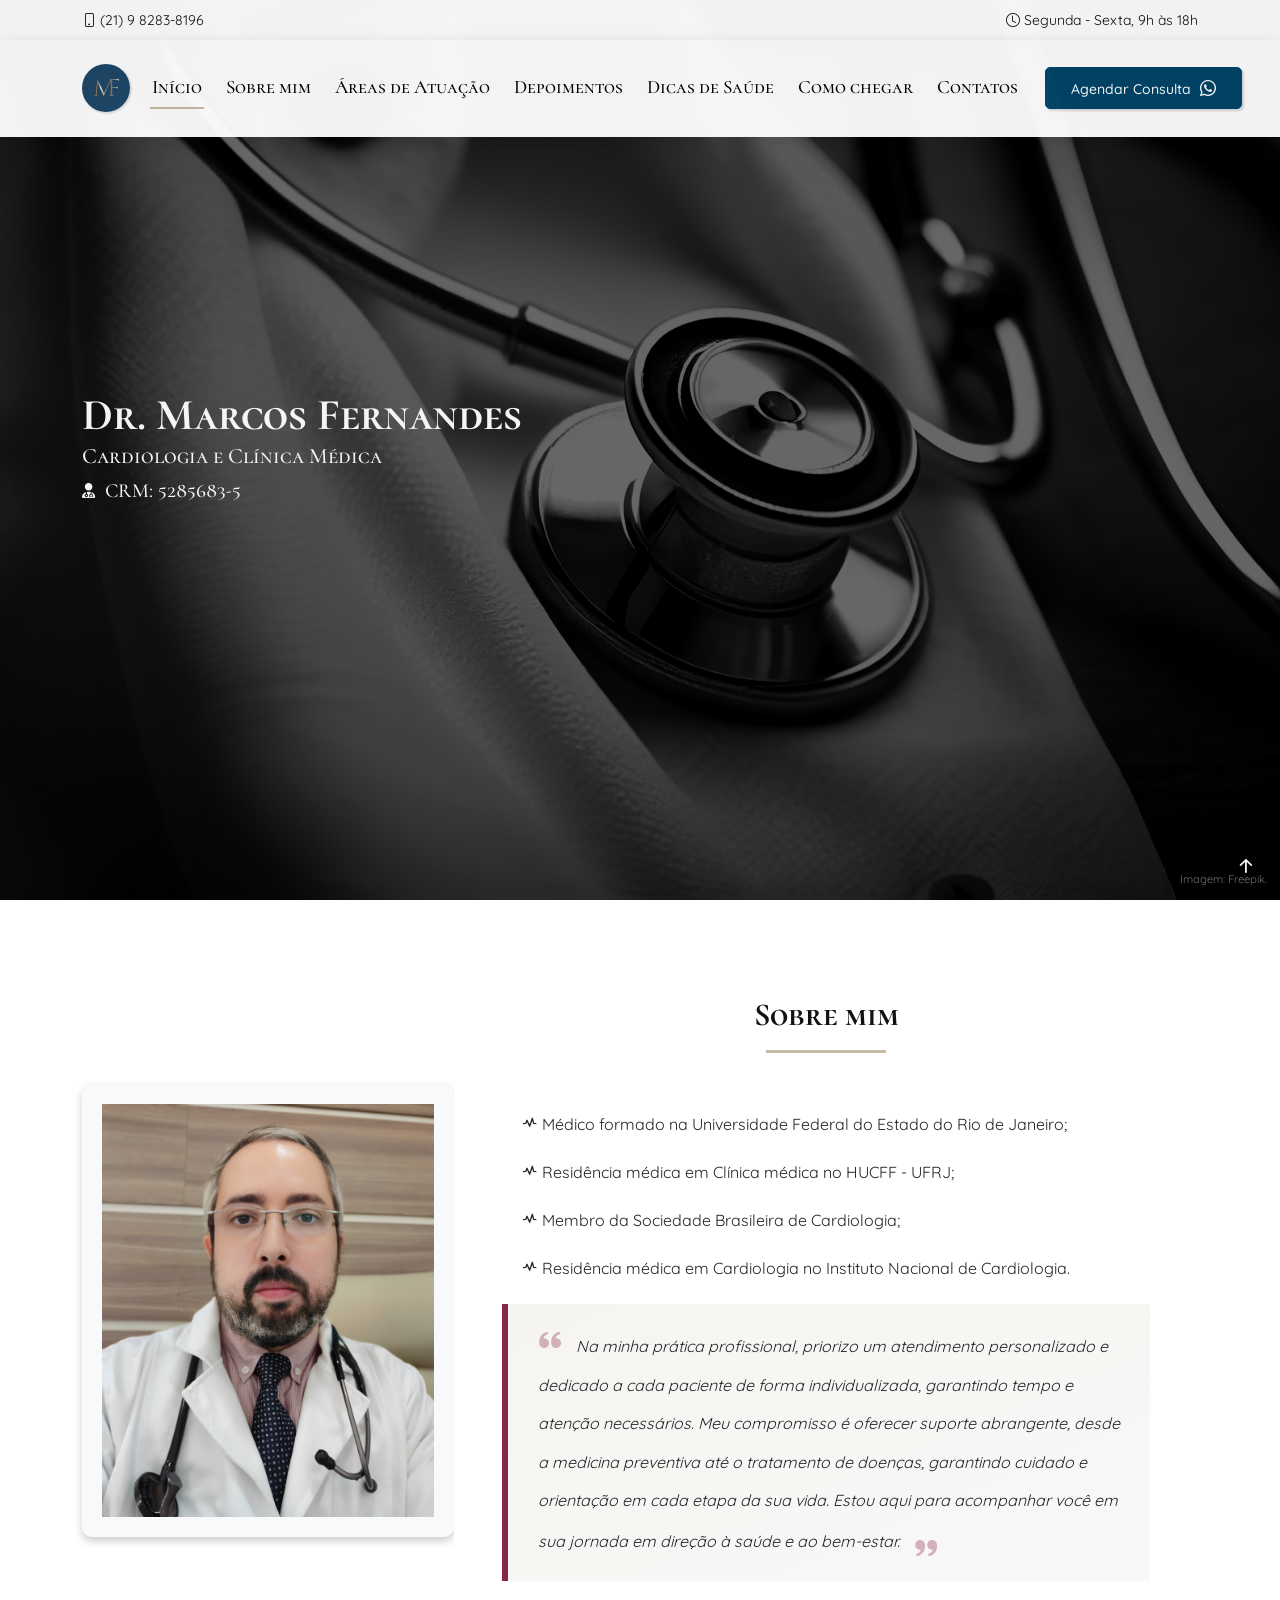
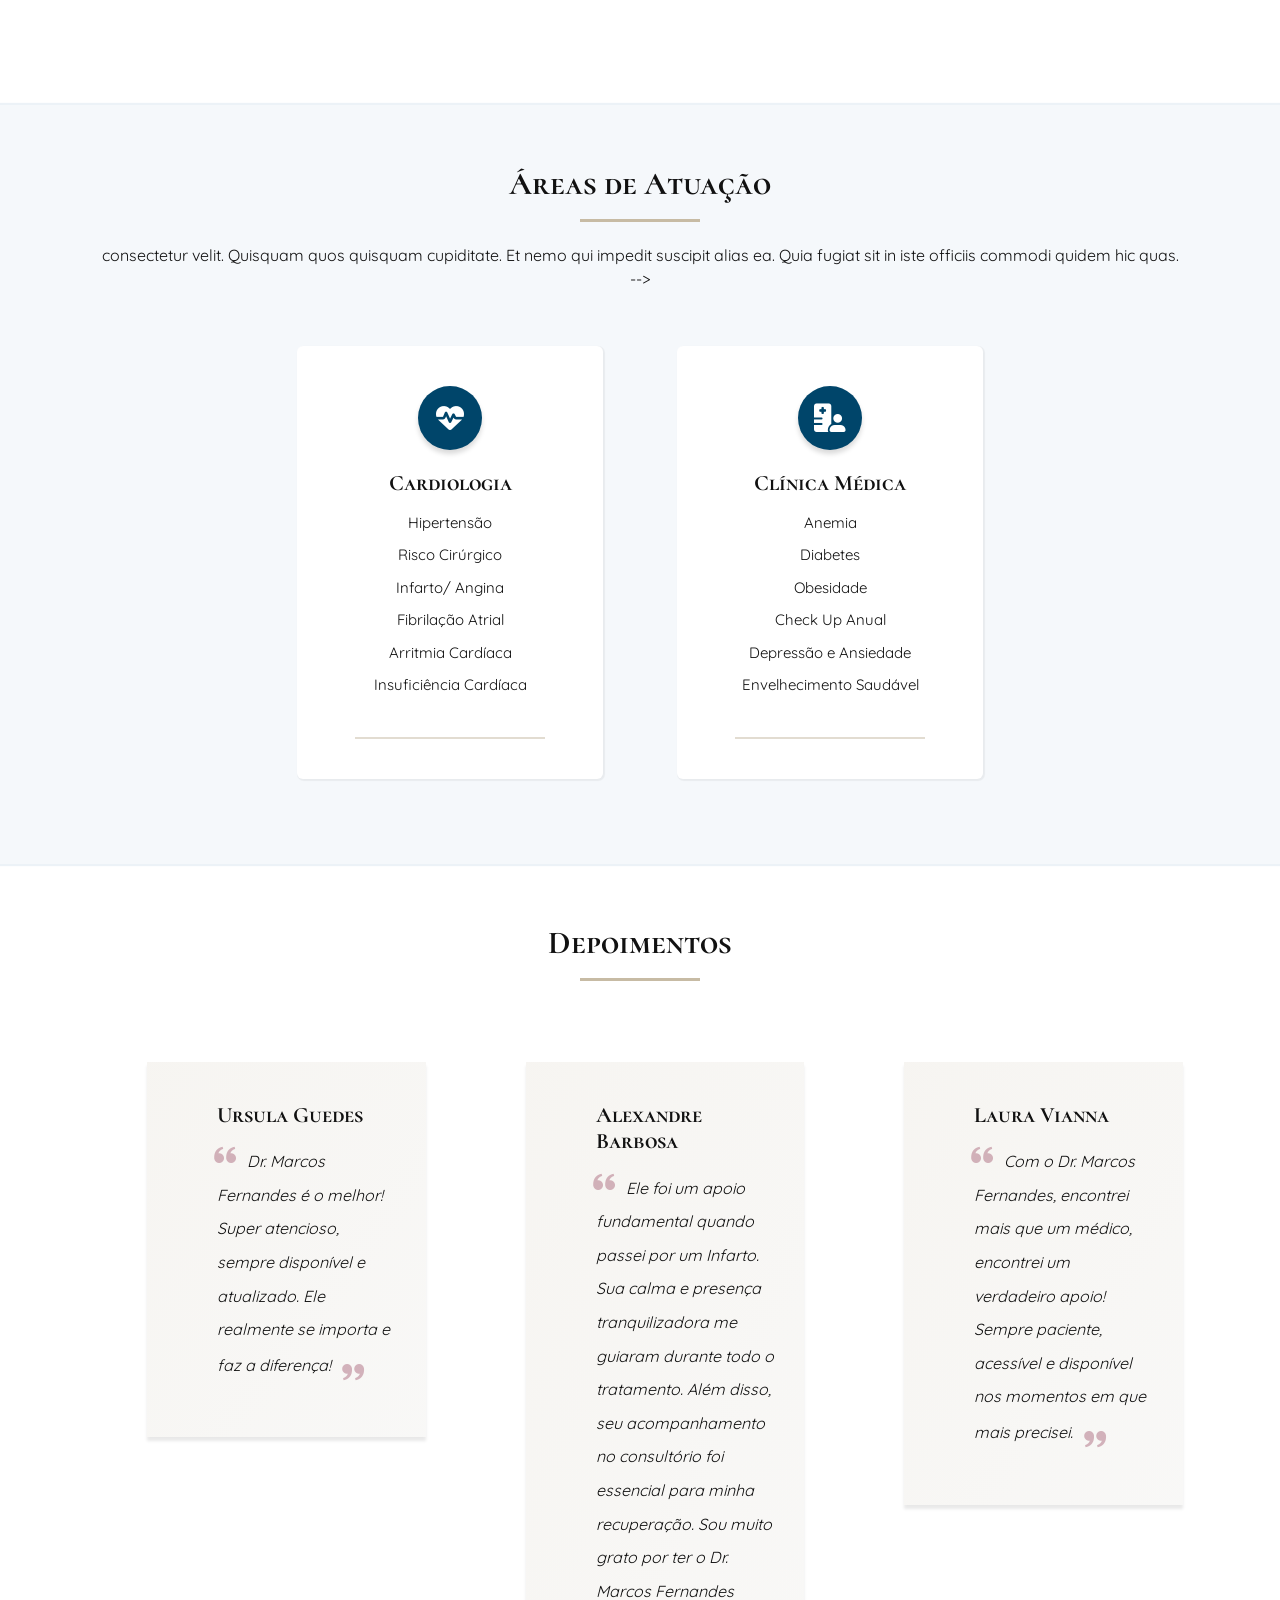
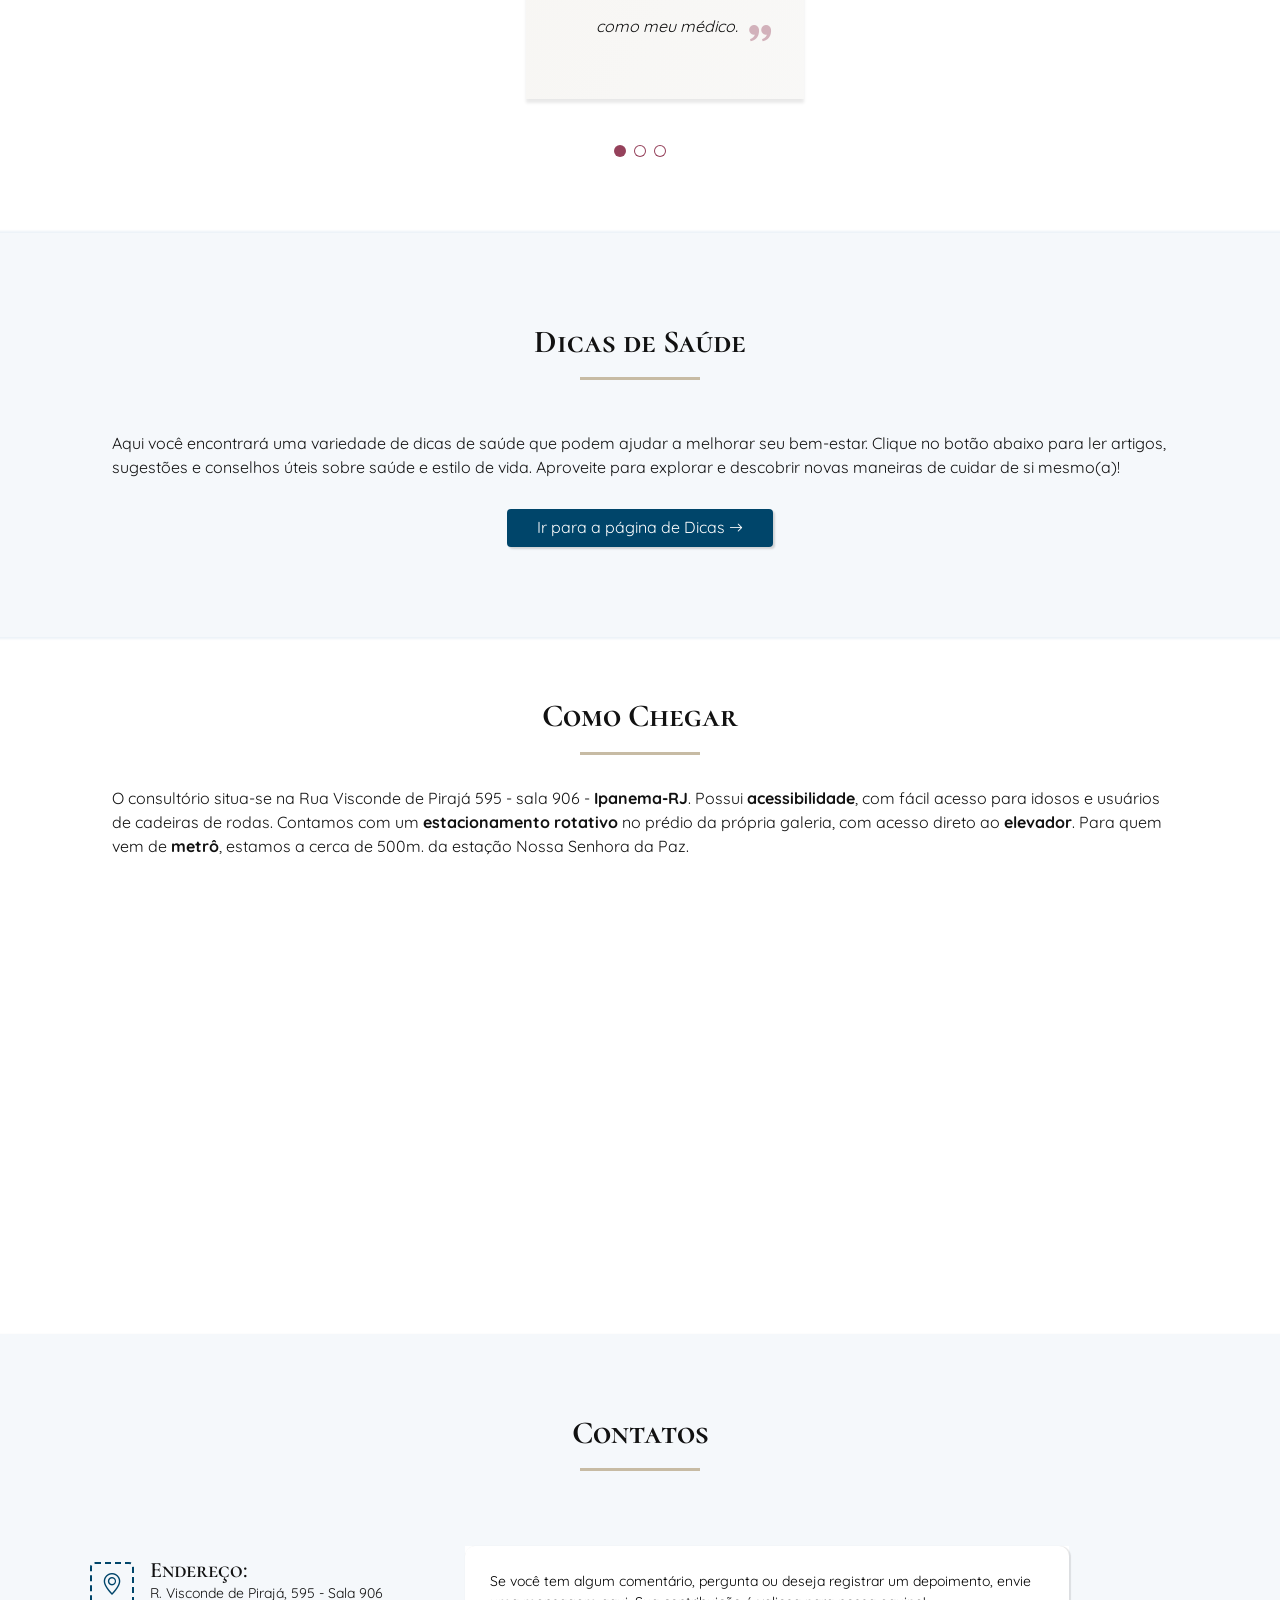
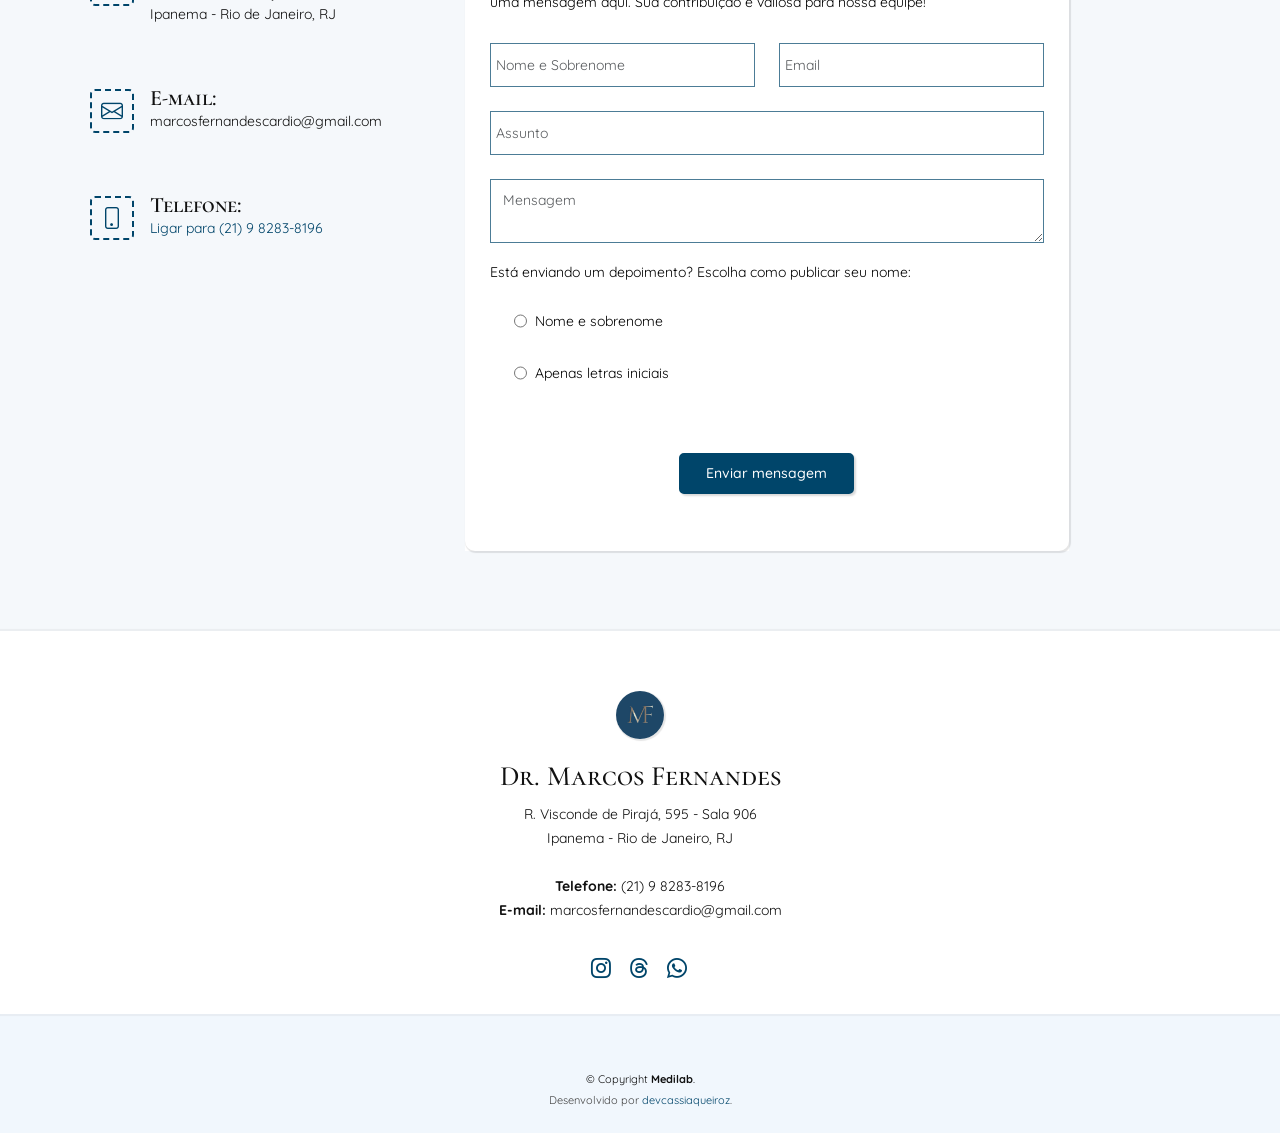
==== commit 0c6aa776: "add text to tips section" ====
--- a/index.html
+++ b/index.html
@@ -284,13 +284,14 @@
                 </div>
 
                 <p>
-                  Lorem ipsum dolor sit amet, consectetur adipiscing elit, sed do eiusmod tempor incididunt ut labore et
-                  dolore magna aliqua. Duis aute irure dolor in reprehenderit
-                  Asperiores dolores sed et. Tenetur quia eos. Autem tempore quibusdam vel necessitatibus optio ad
-                  corporis.
+                  Aqui você encontrará uma variedade de dicas de saúde que podem ajudar a melhorar seu bem-estar. Clique
+                  no botão abaixo para ler artigos, sugestões e conselhos úteis
+                  sobre saúde e estilo de vida. Aproveite para explorar e descobrir novas maneiras de cuidar de si
+                  mesmo(a)!
+
                 </p>
                 <div class="text-center">
-                  <a href="https://fstack-blog.vercel.app/" class="more-btn">Leia Mais <i
+                  <a href="https://fstack-blog.vercel.app/" class="more-btn">Ir para a página de Dicas <i
                       class="bi bi-arrow-right"></i></a>
                 </div>
               </div>
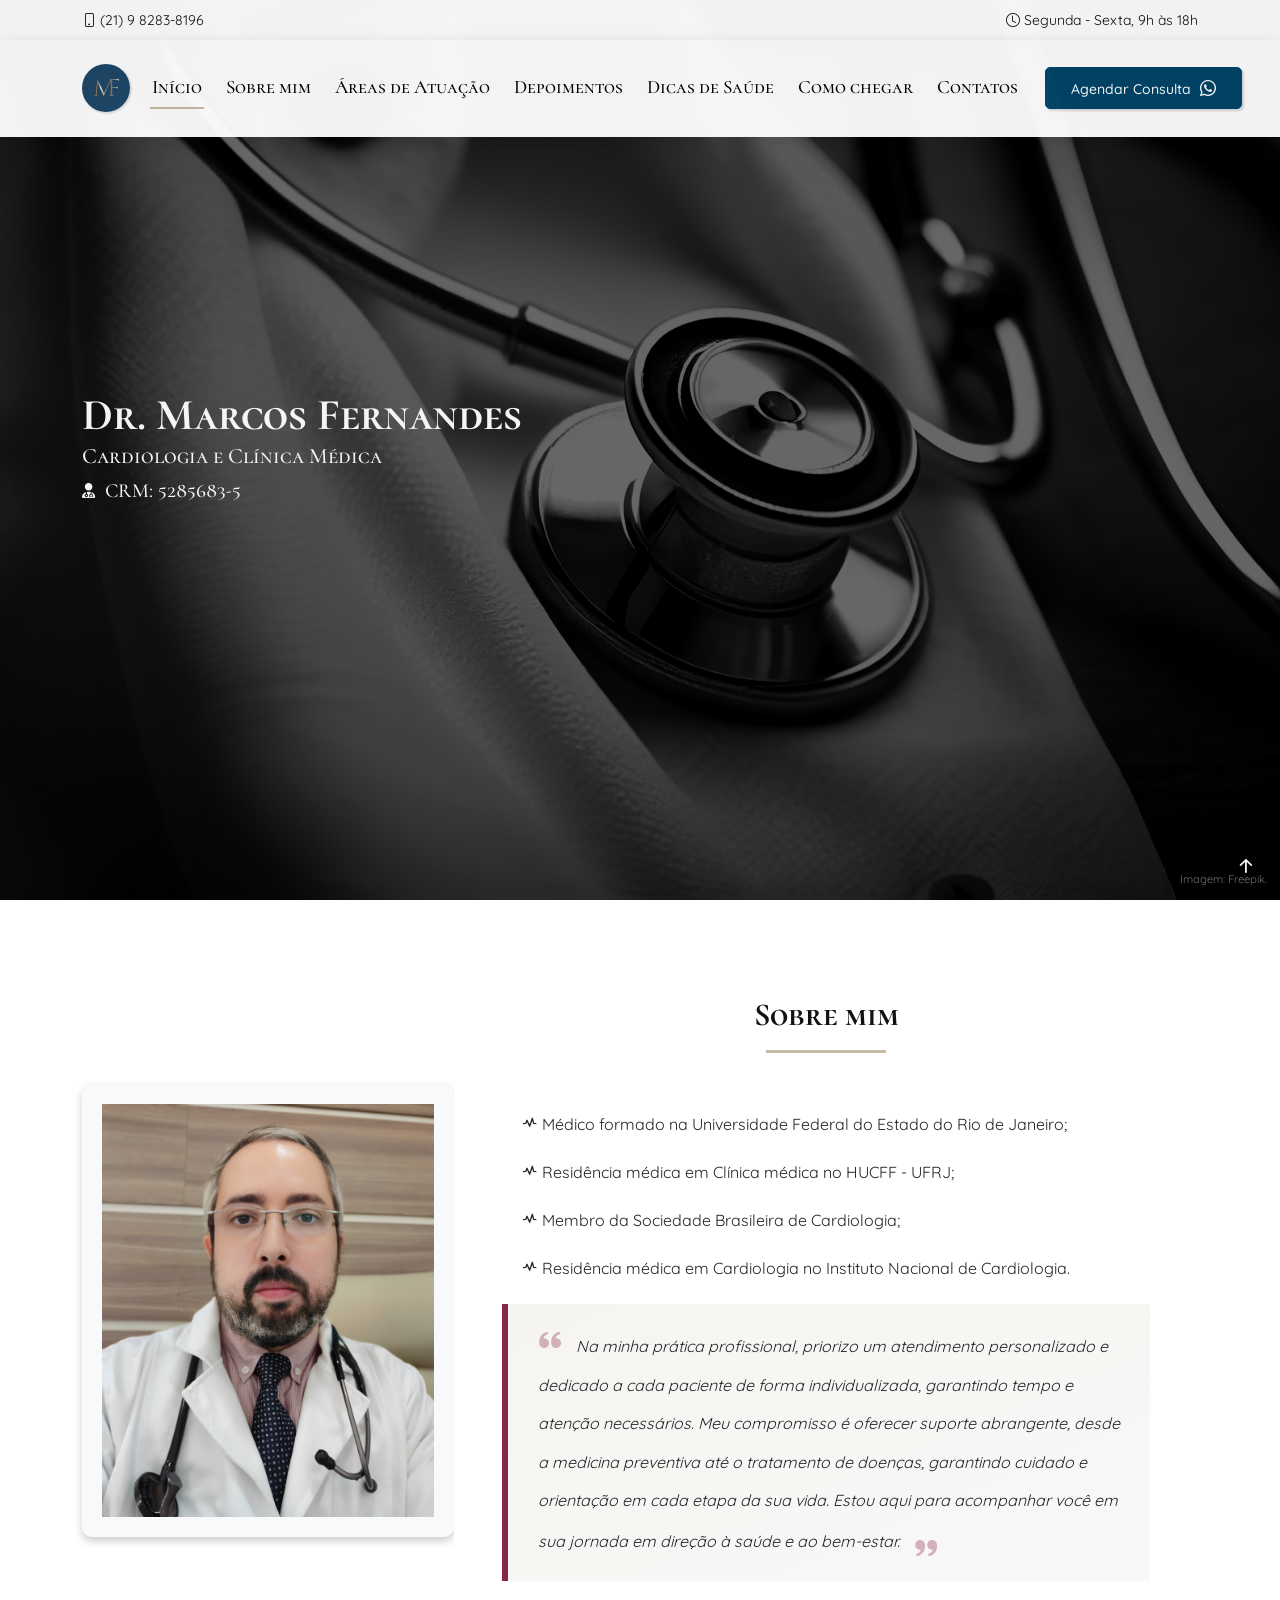
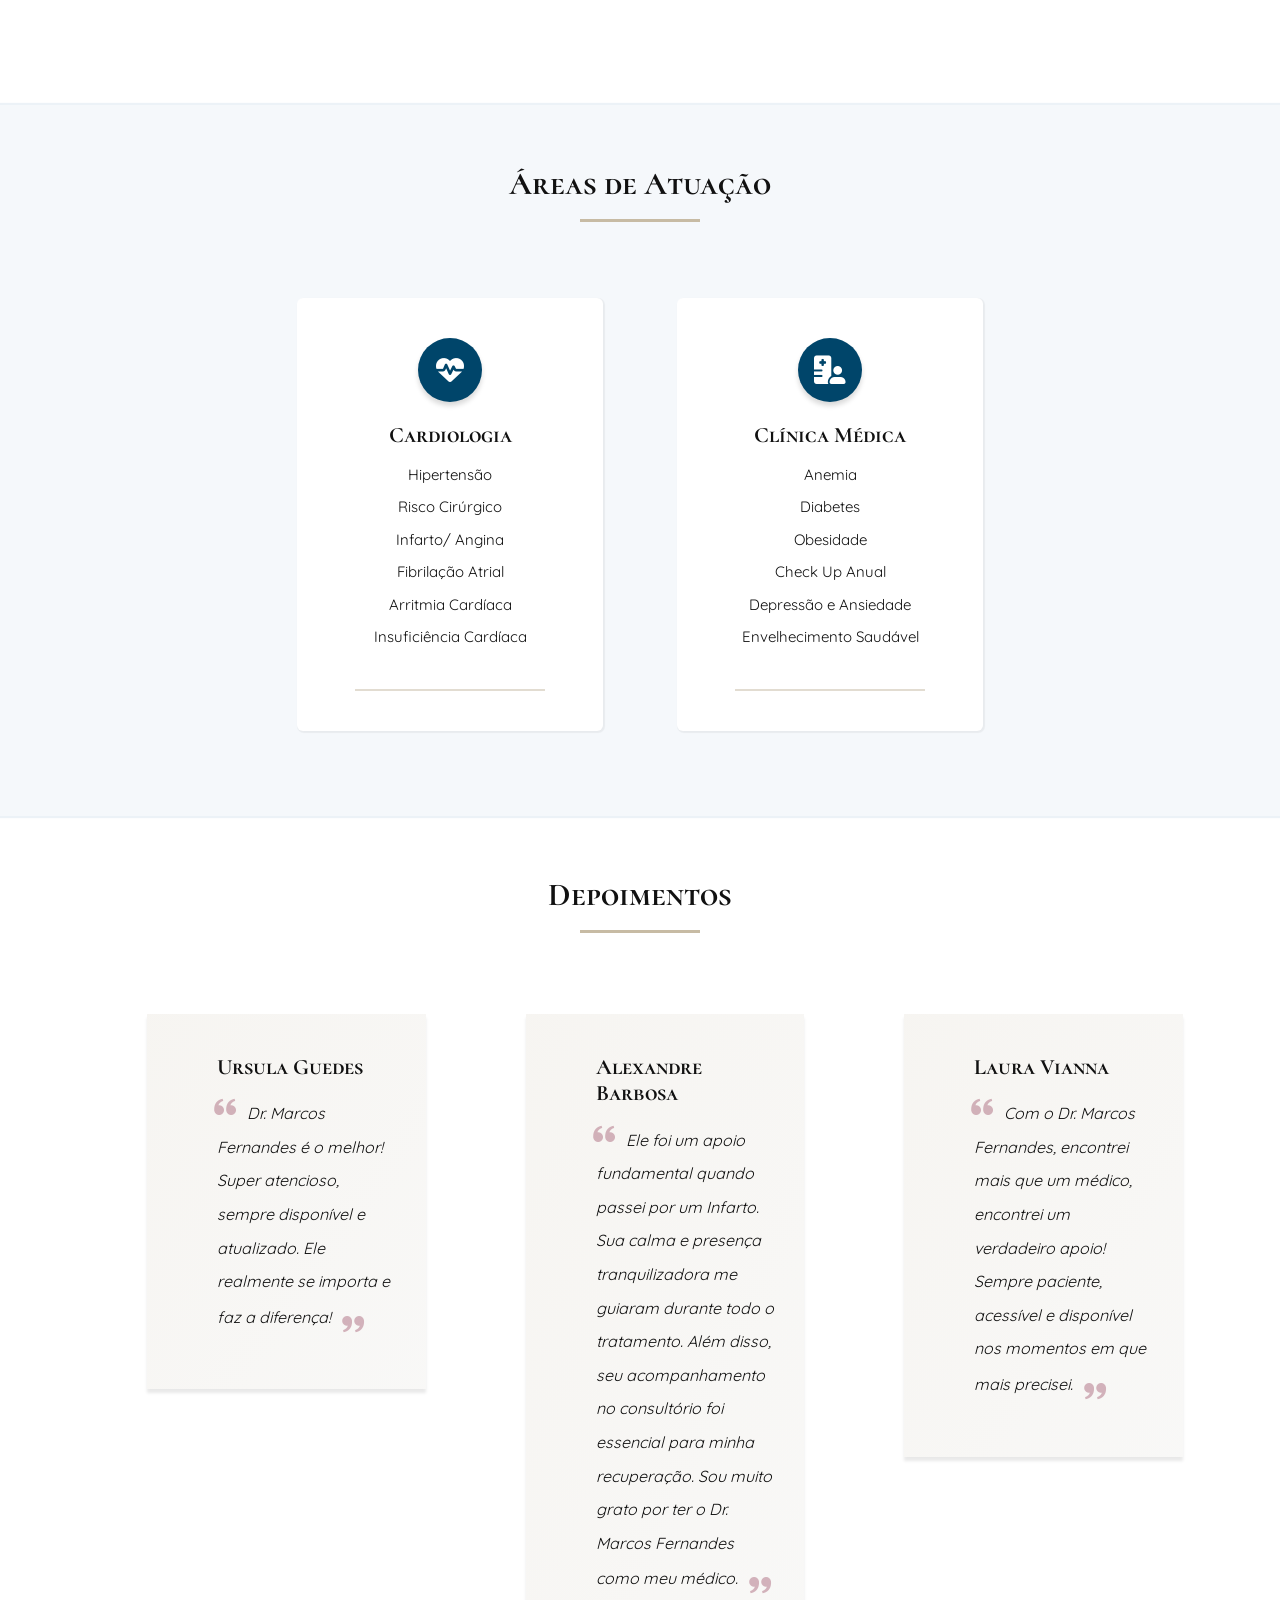
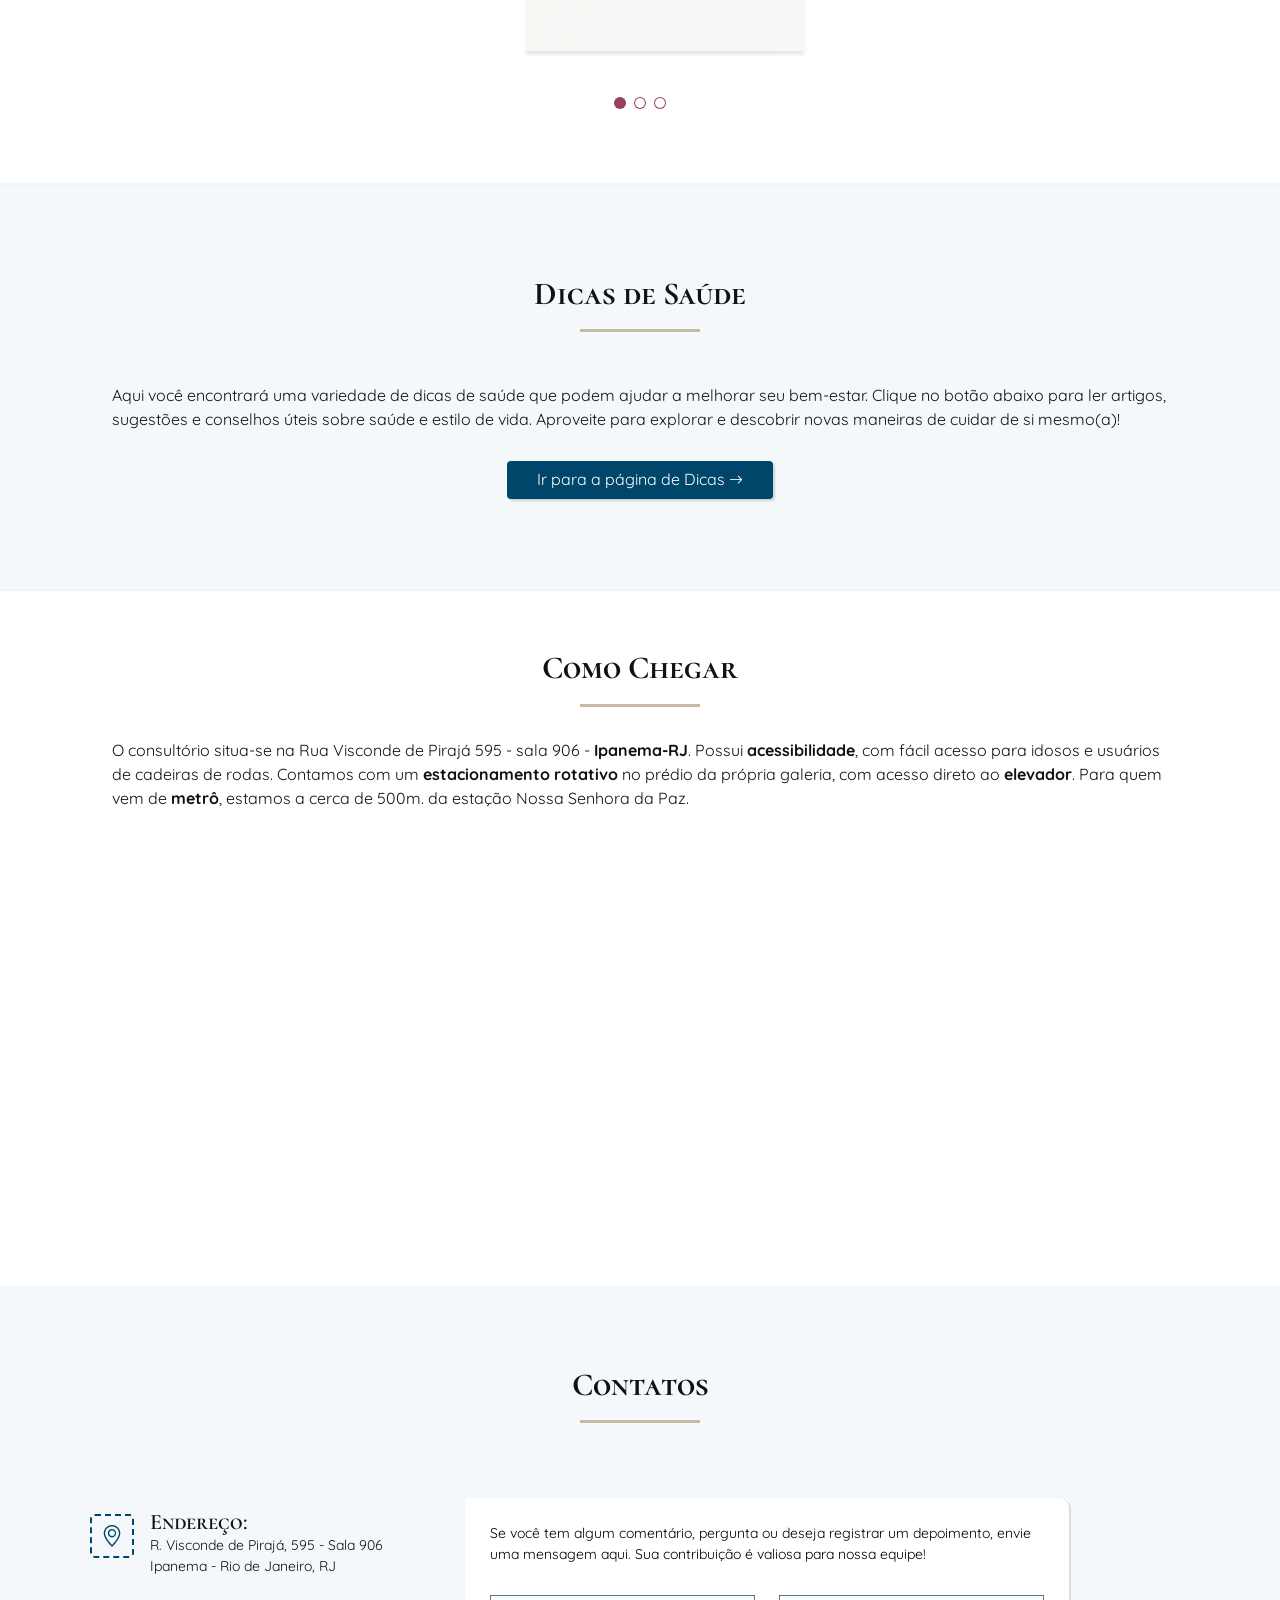
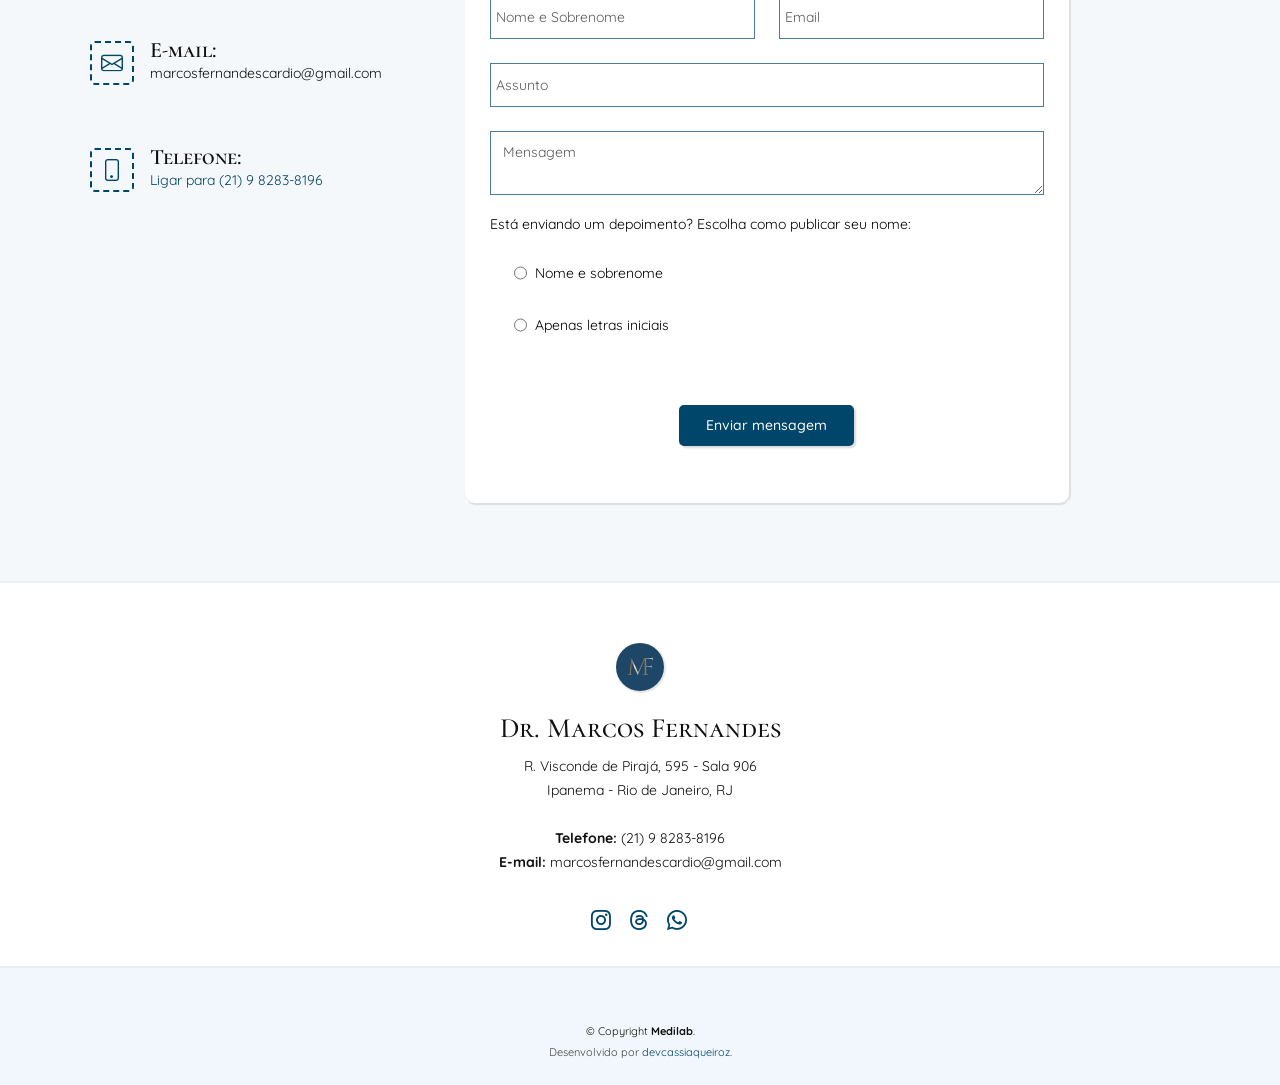
==== commit 4ddcc7be: "erase 'áreas de atuação' text" ====
--- a/index.html
+++ b/index.html
@@ -170,8 +170,6 @@
 
           <div class="section-title">
             <h2>Áreas de Atuação</h2>
-            consectetur velit. Quisquam quos quisquam cupiditate. Et nemo qui impedit suscipit alias ea. Quia fugiat sit
-            in iste officiis commodi quidem hic quas.</p>-->
           </div>
 
           <div class="row justify-content-center">
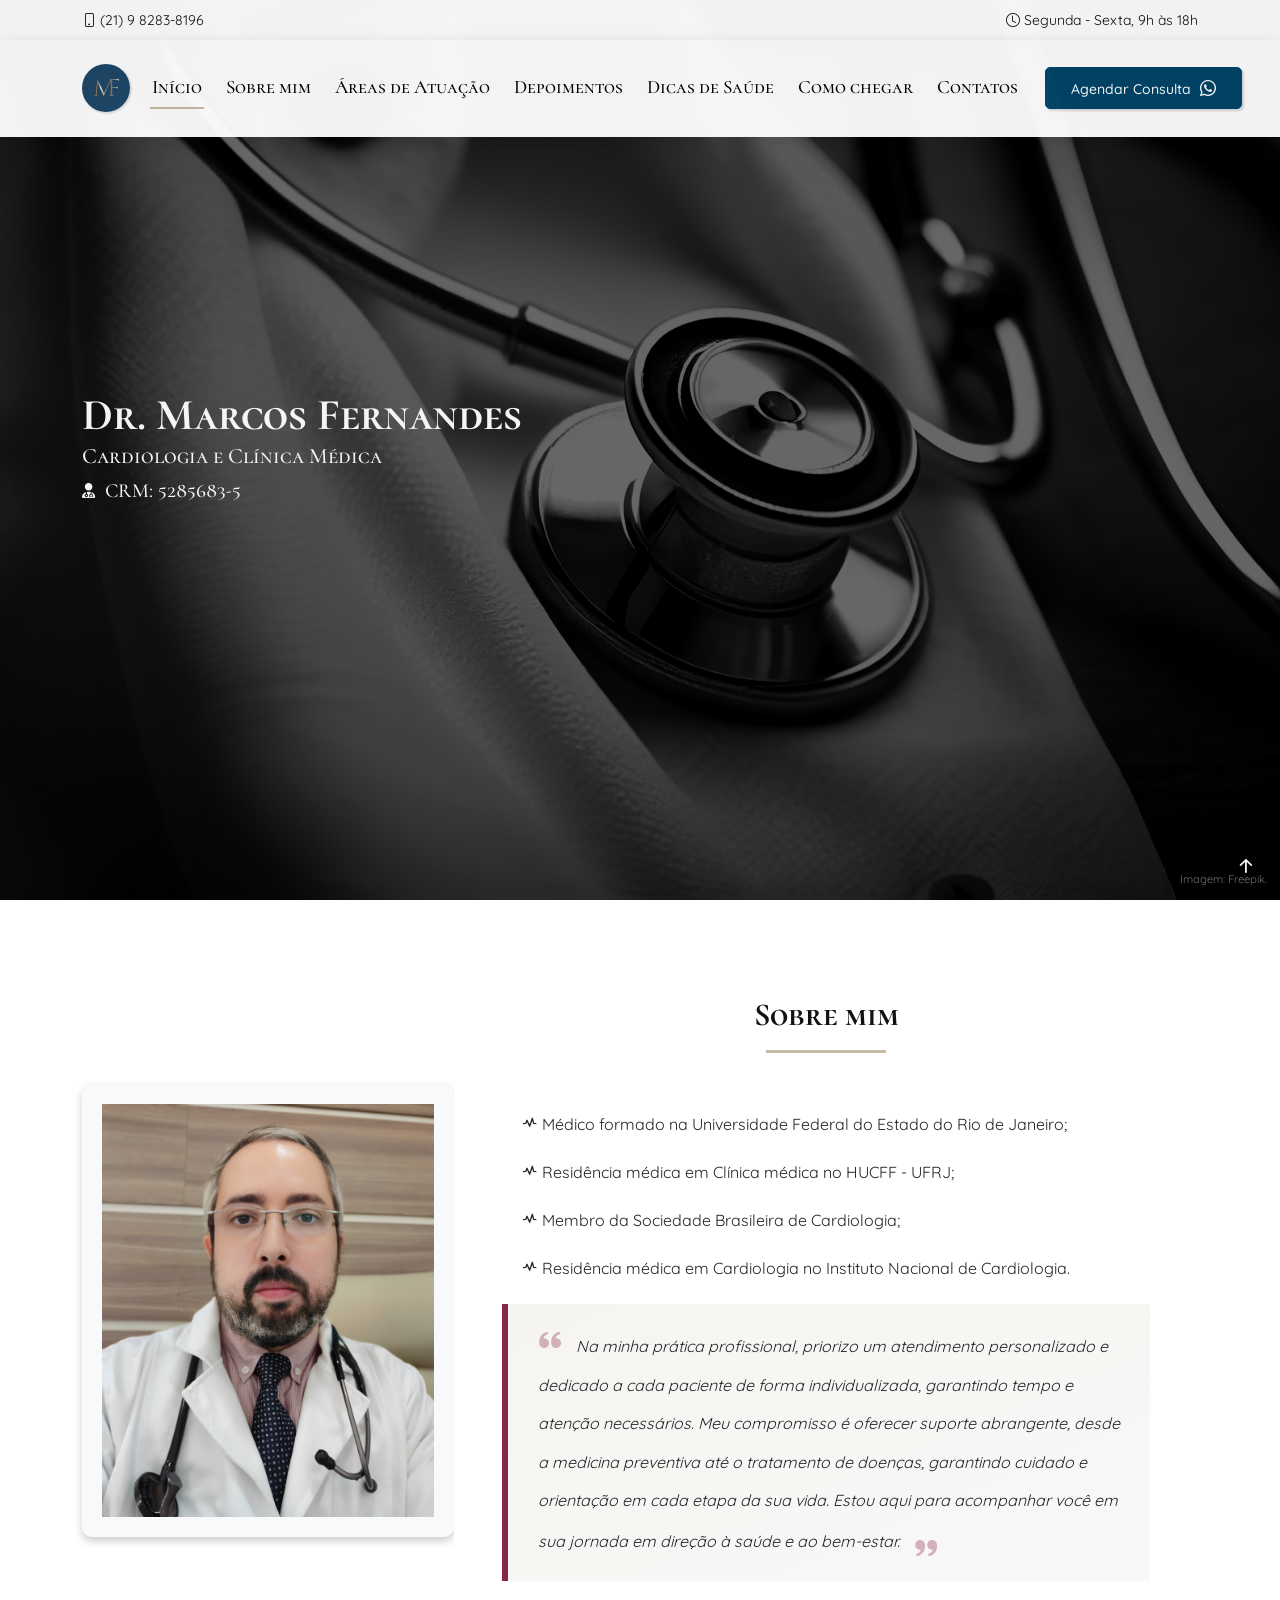
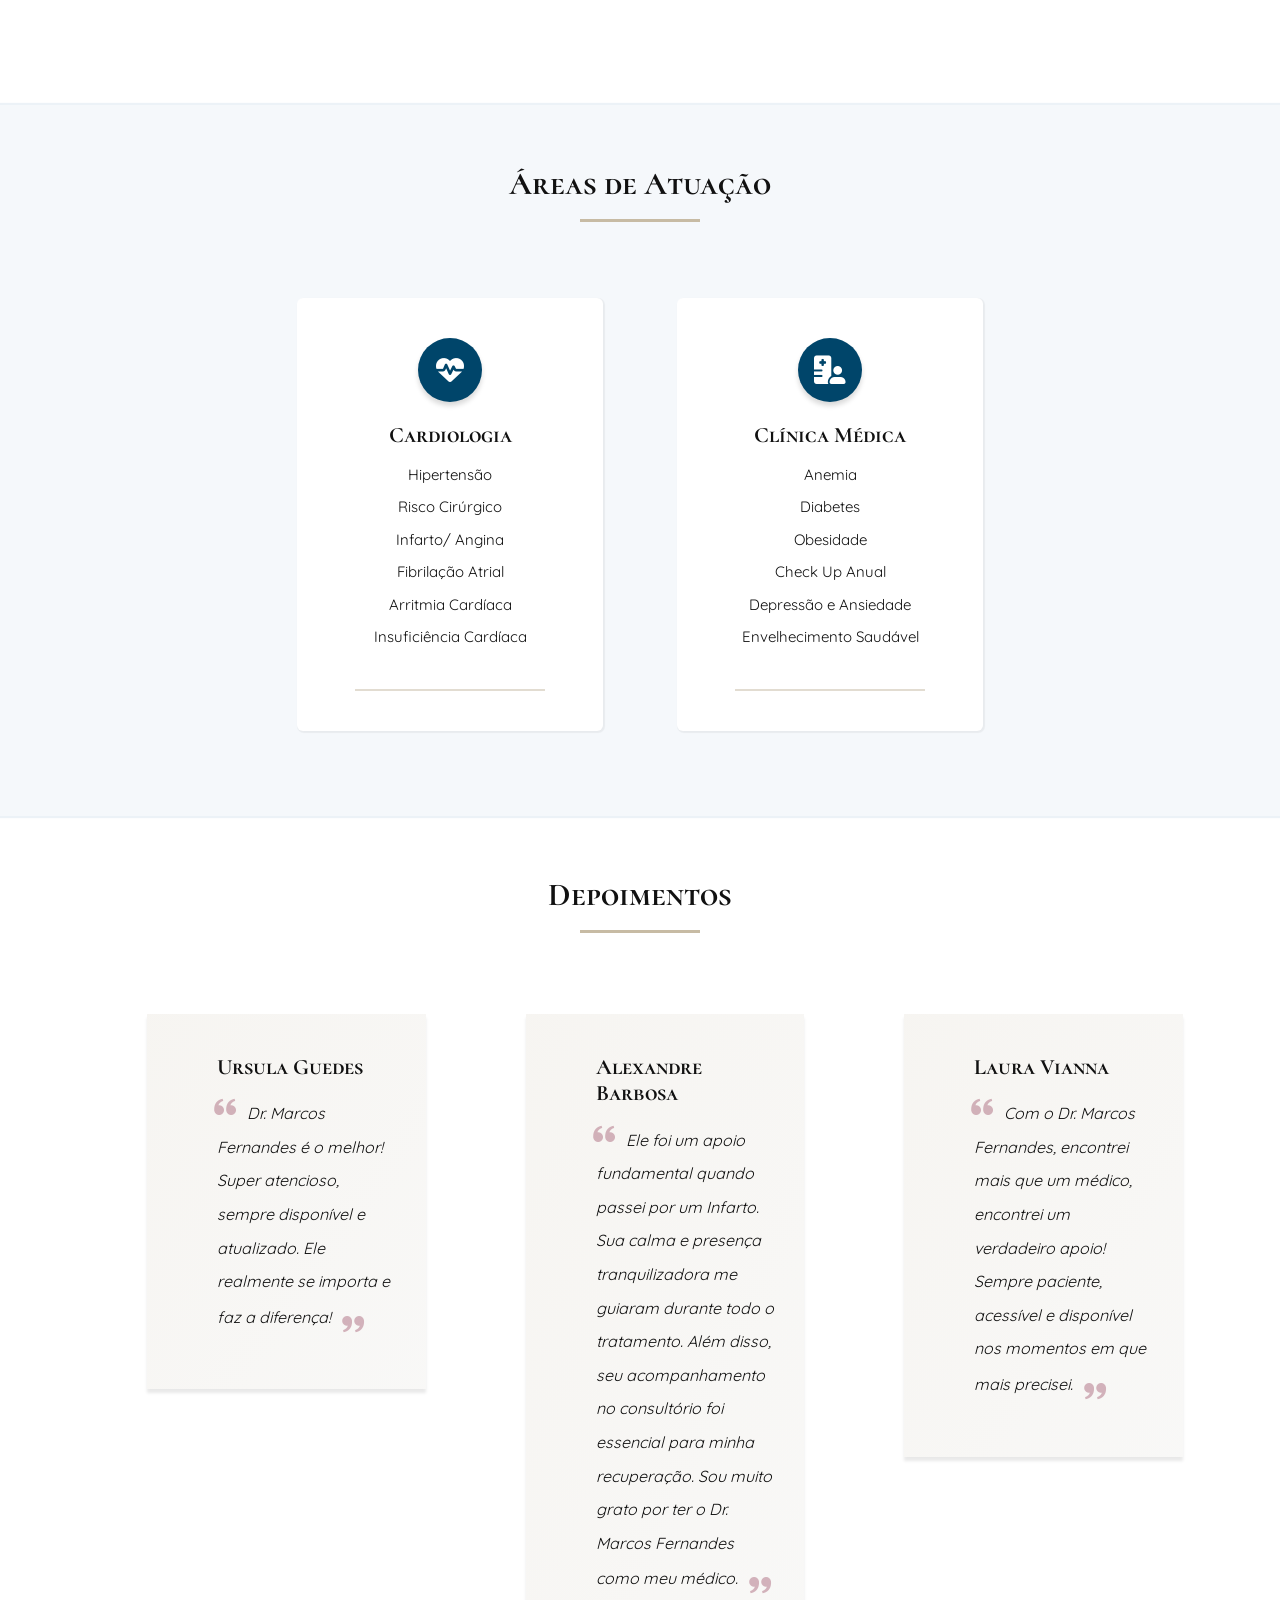
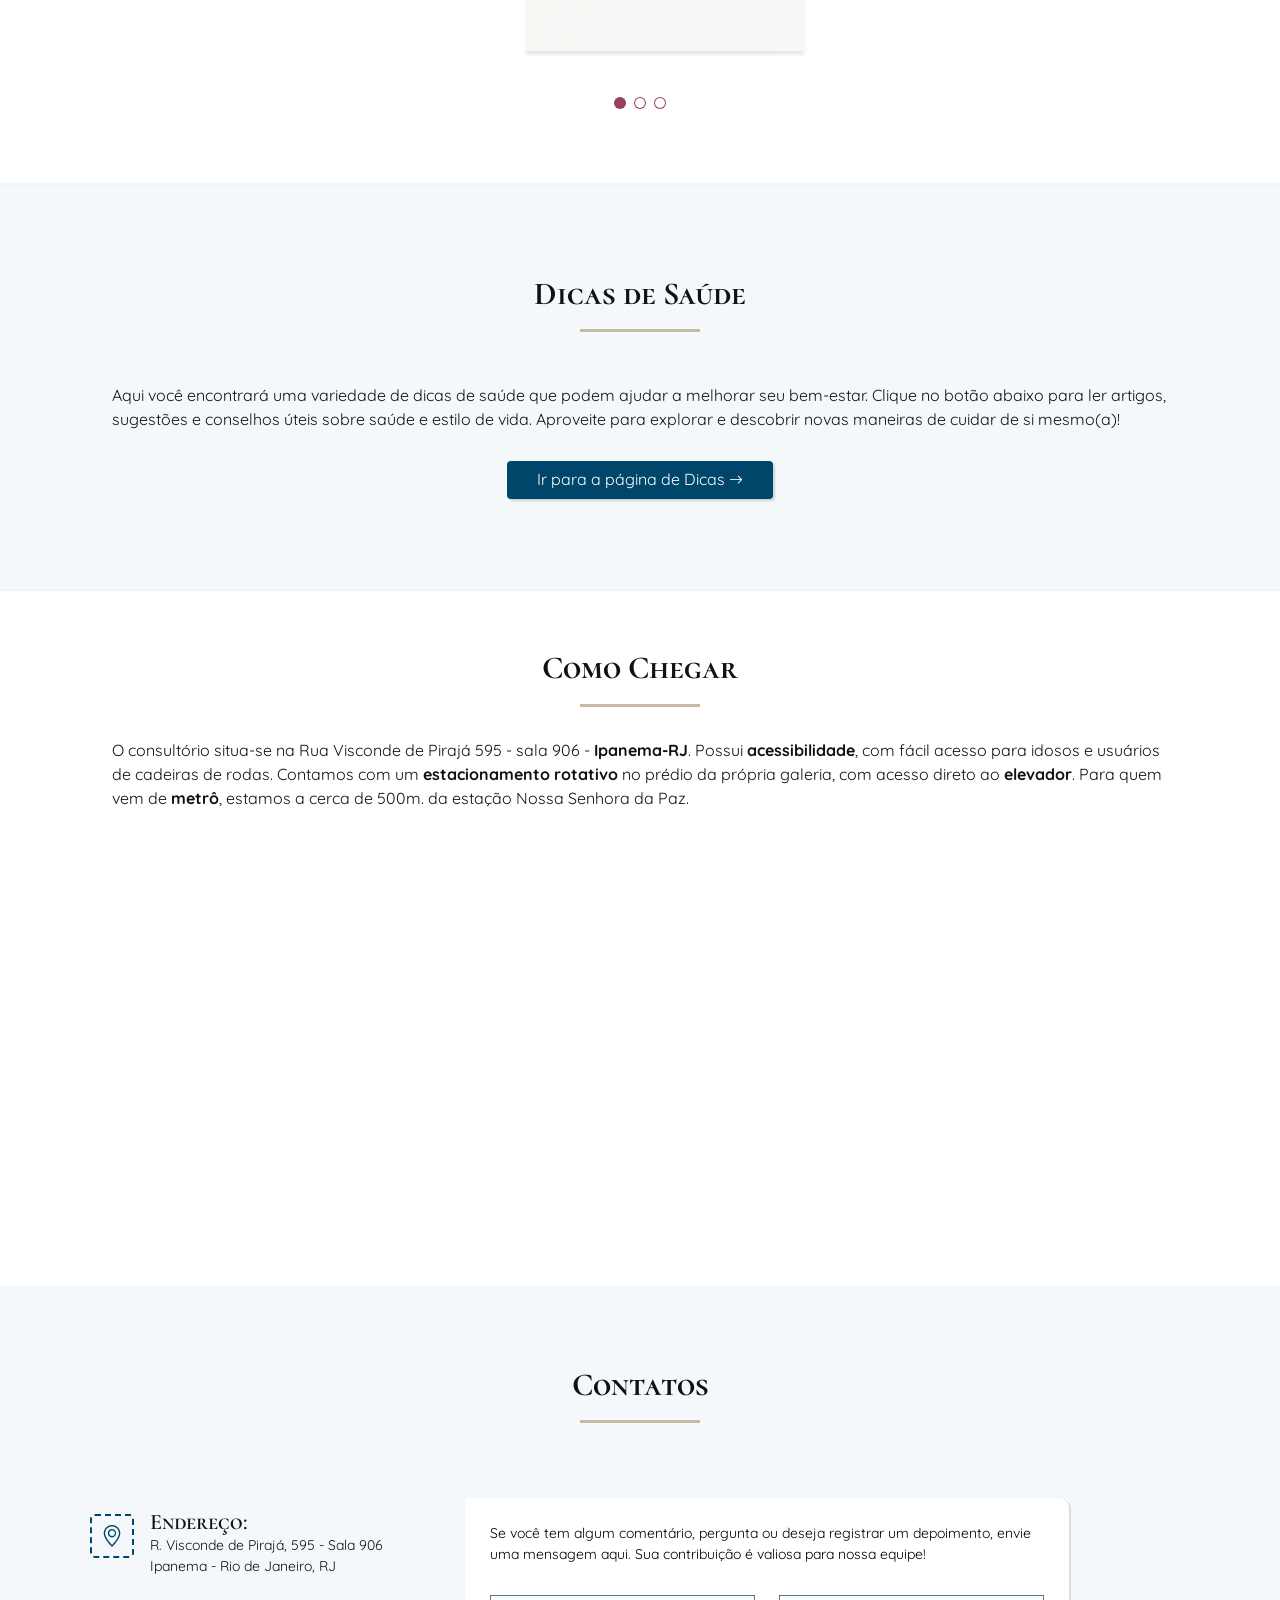
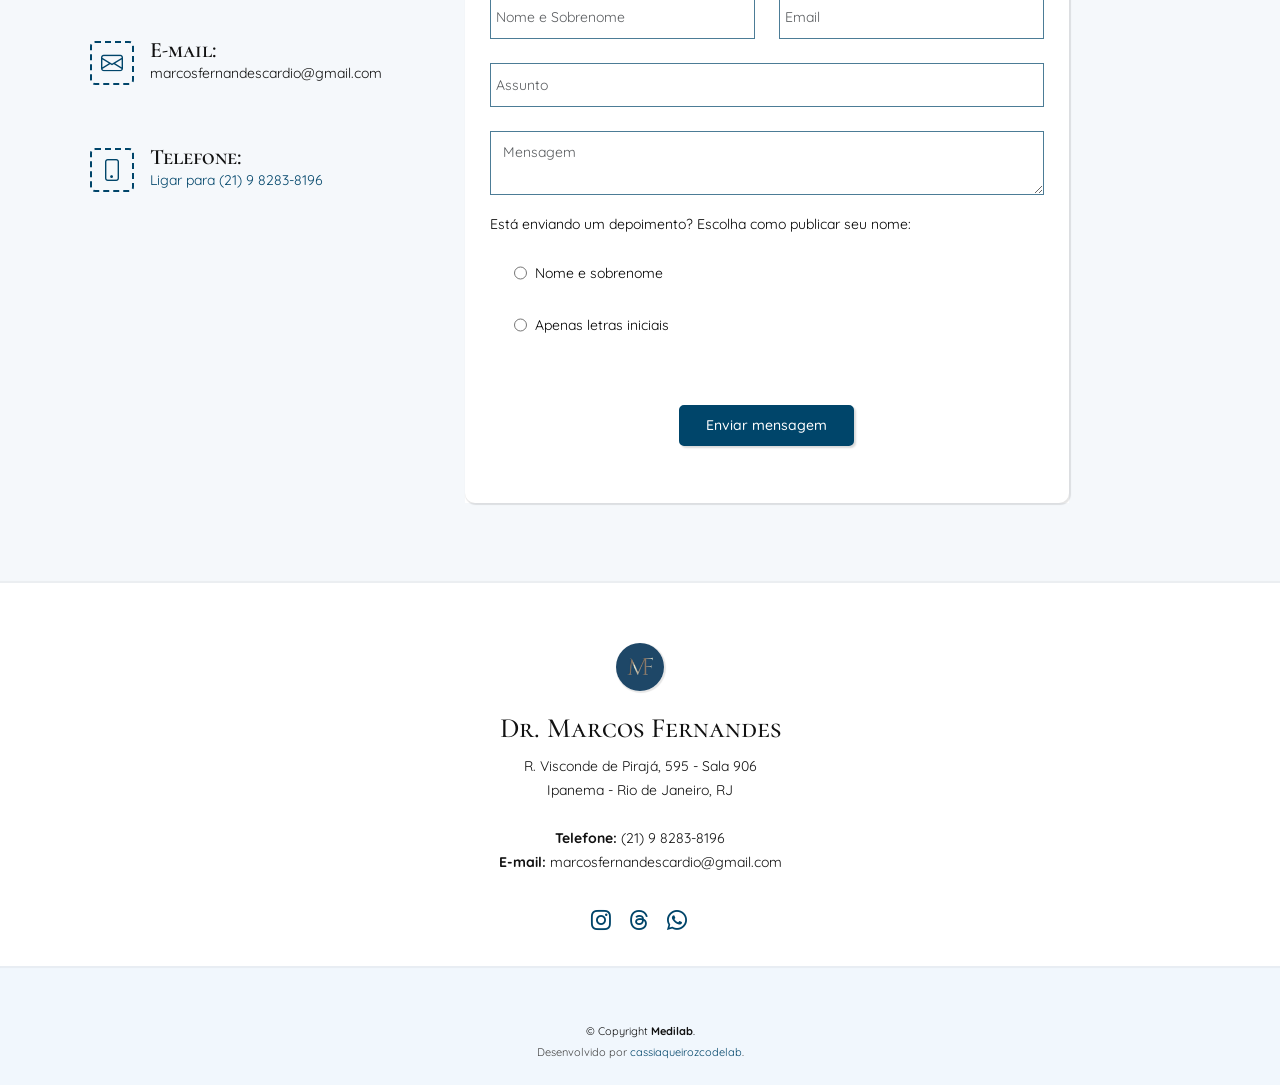
==== commit 74e9e7d3: "Change dev to codelab" ====
--- a/index.html
+++ b/index.html
@@ -289,7 +289,7 @@
 
                 </p>
                 <div class="text-center">
-                  <a href="https://fstack-blog.vercel.app/" class="more-btn">Ir para a página de Dicas <i
+                  <a href="https://dicas.drmarcosfernandes.com/" class="more-btn">Ir para a página de Dicas <i
                       class="bi bi-arrow-right"></i></a>
                 </div>
               </div>
@@ -367,9 +367,9 @@
             <div class="col-lg-8 mt-5 mt-lg-0 ">
               <div data-aos="fade">
                 <div id="form" class="col-lg-10 mt-4">
-                  <form data-form action="https://formsubmit.co/devcassiaqueiroz.com" method="post"
+                  <form data-form action="https://formsubmit.co/marcosfernandescardio@gmail.com" method="post"
                     class="php-email-form">
-                    <input type="hidden" name="_cc" value="devcassiaqueiroz@gmail.com">
+                    <input type="hidden" name="_cc" value="cassiaqueirozcodelab@gmail.com">
                     <div class="row" data-aos="fade">
                       <input type="hidden" name="_captcha" value="false">
 
@@ -462,7 +462,7 @@
             &copy; Copyright <strong><span>Medilab</span></strong>.
           </div>
           <div class="credits">
-            Desenvolvido por <a href="https://devcassiaqueiroz.com.br/">devcassiaqueiroz</a>.
+            Desenvolvido por <a href="https://cassiaqueirozcodelab.com.br/">cassiaqueirozcodelab</a>.
           </div>
         </div>
 
